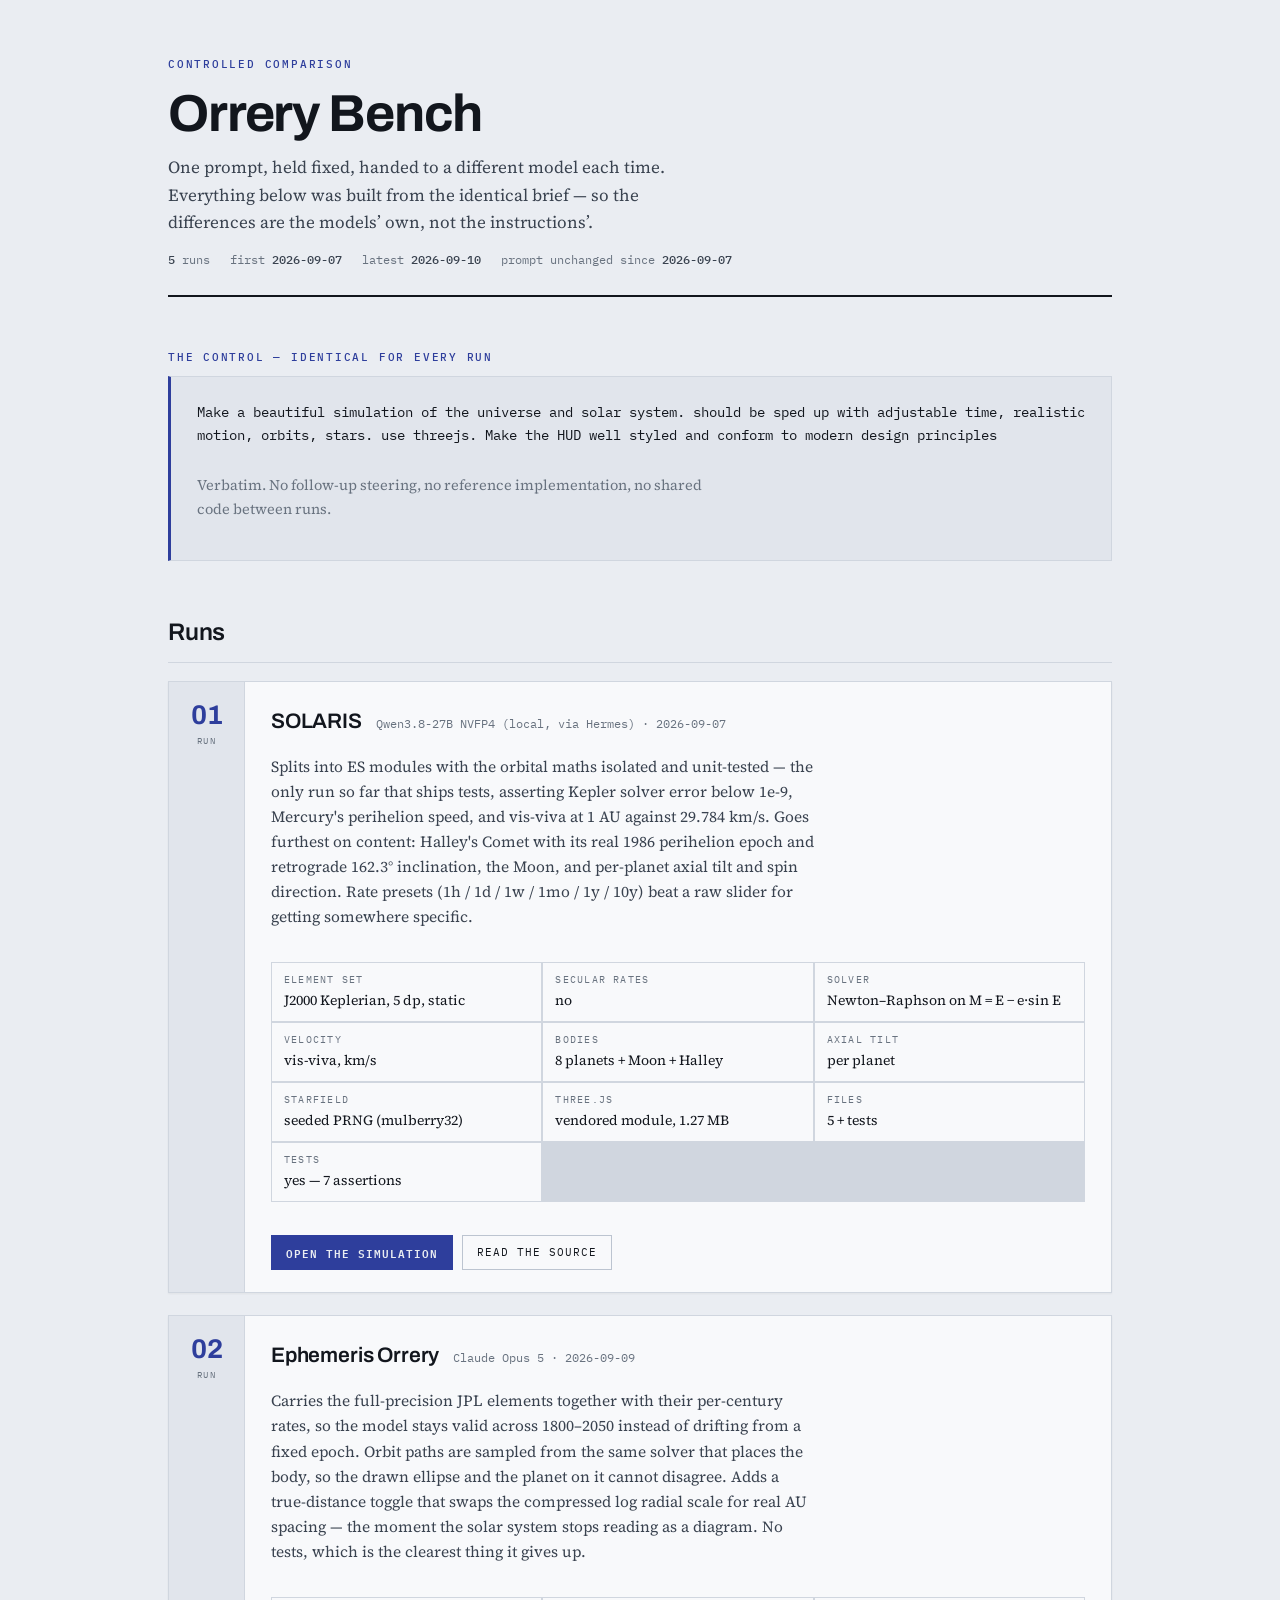
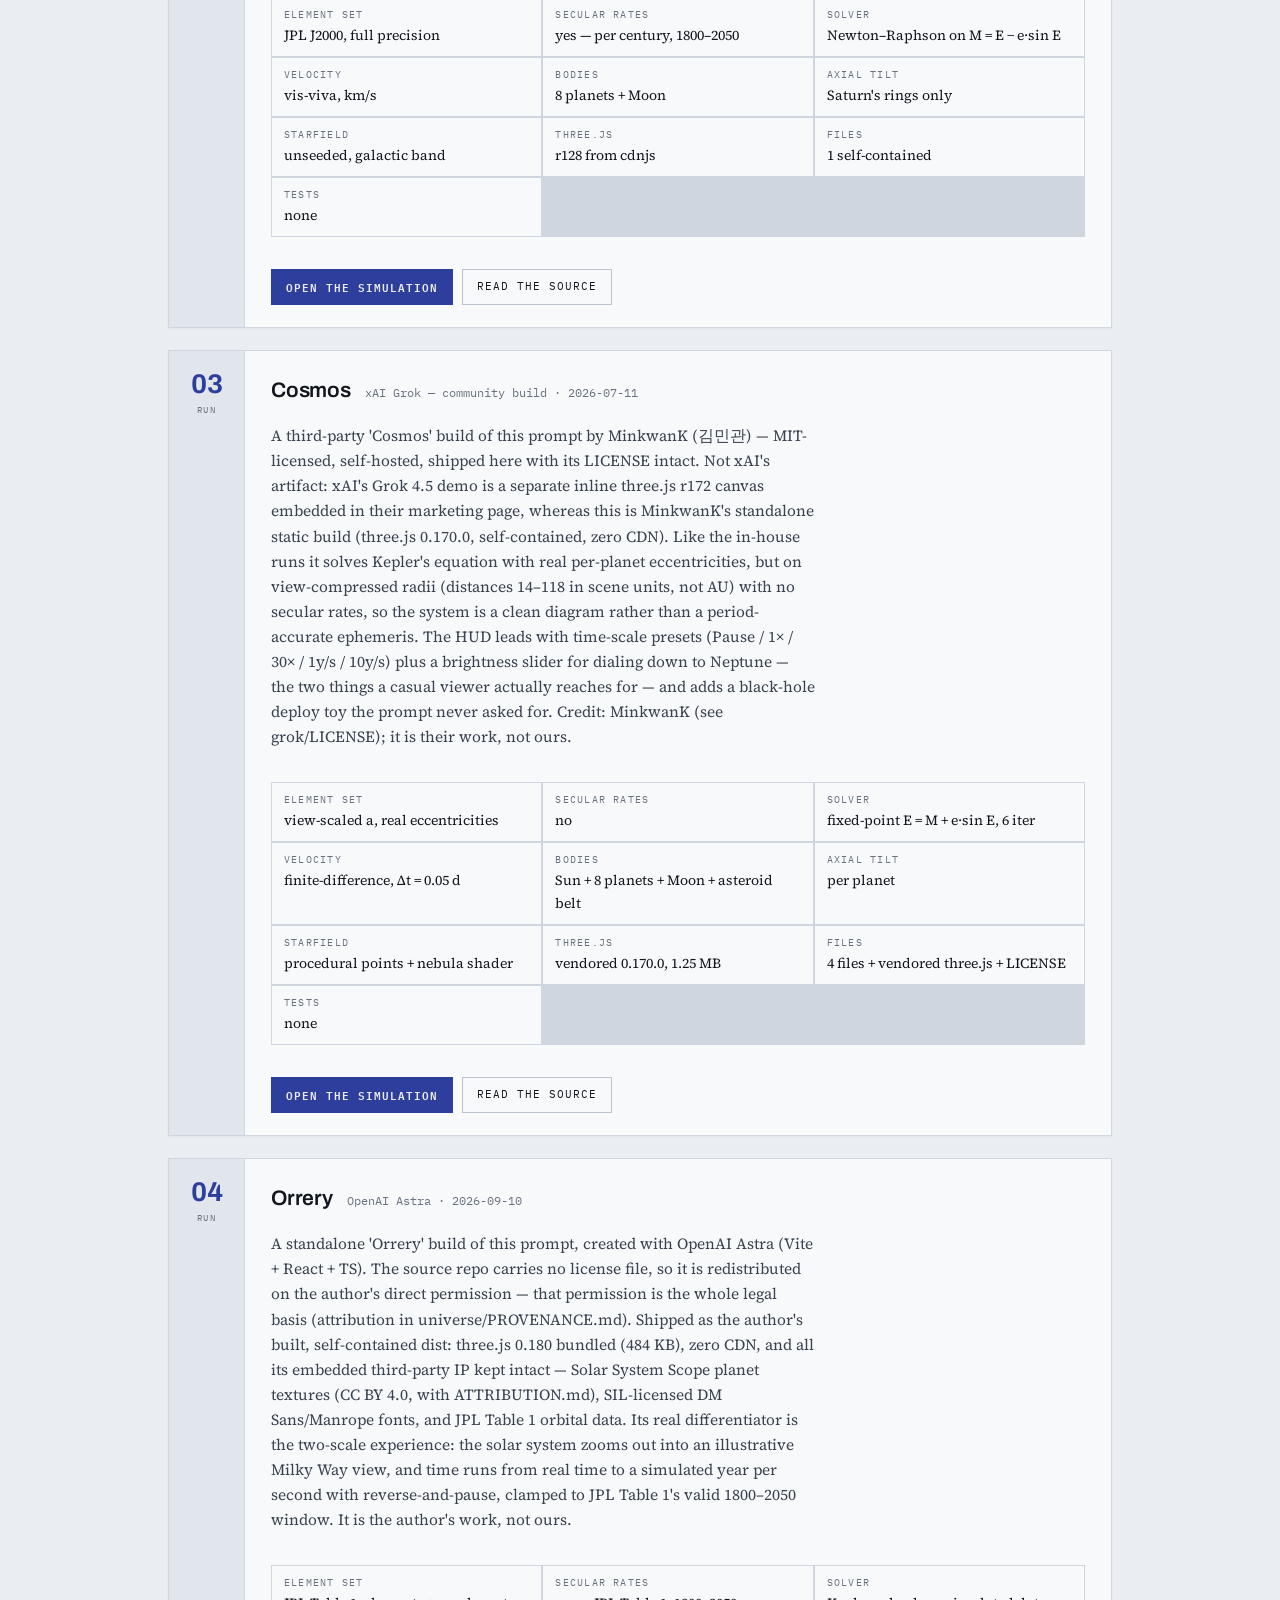
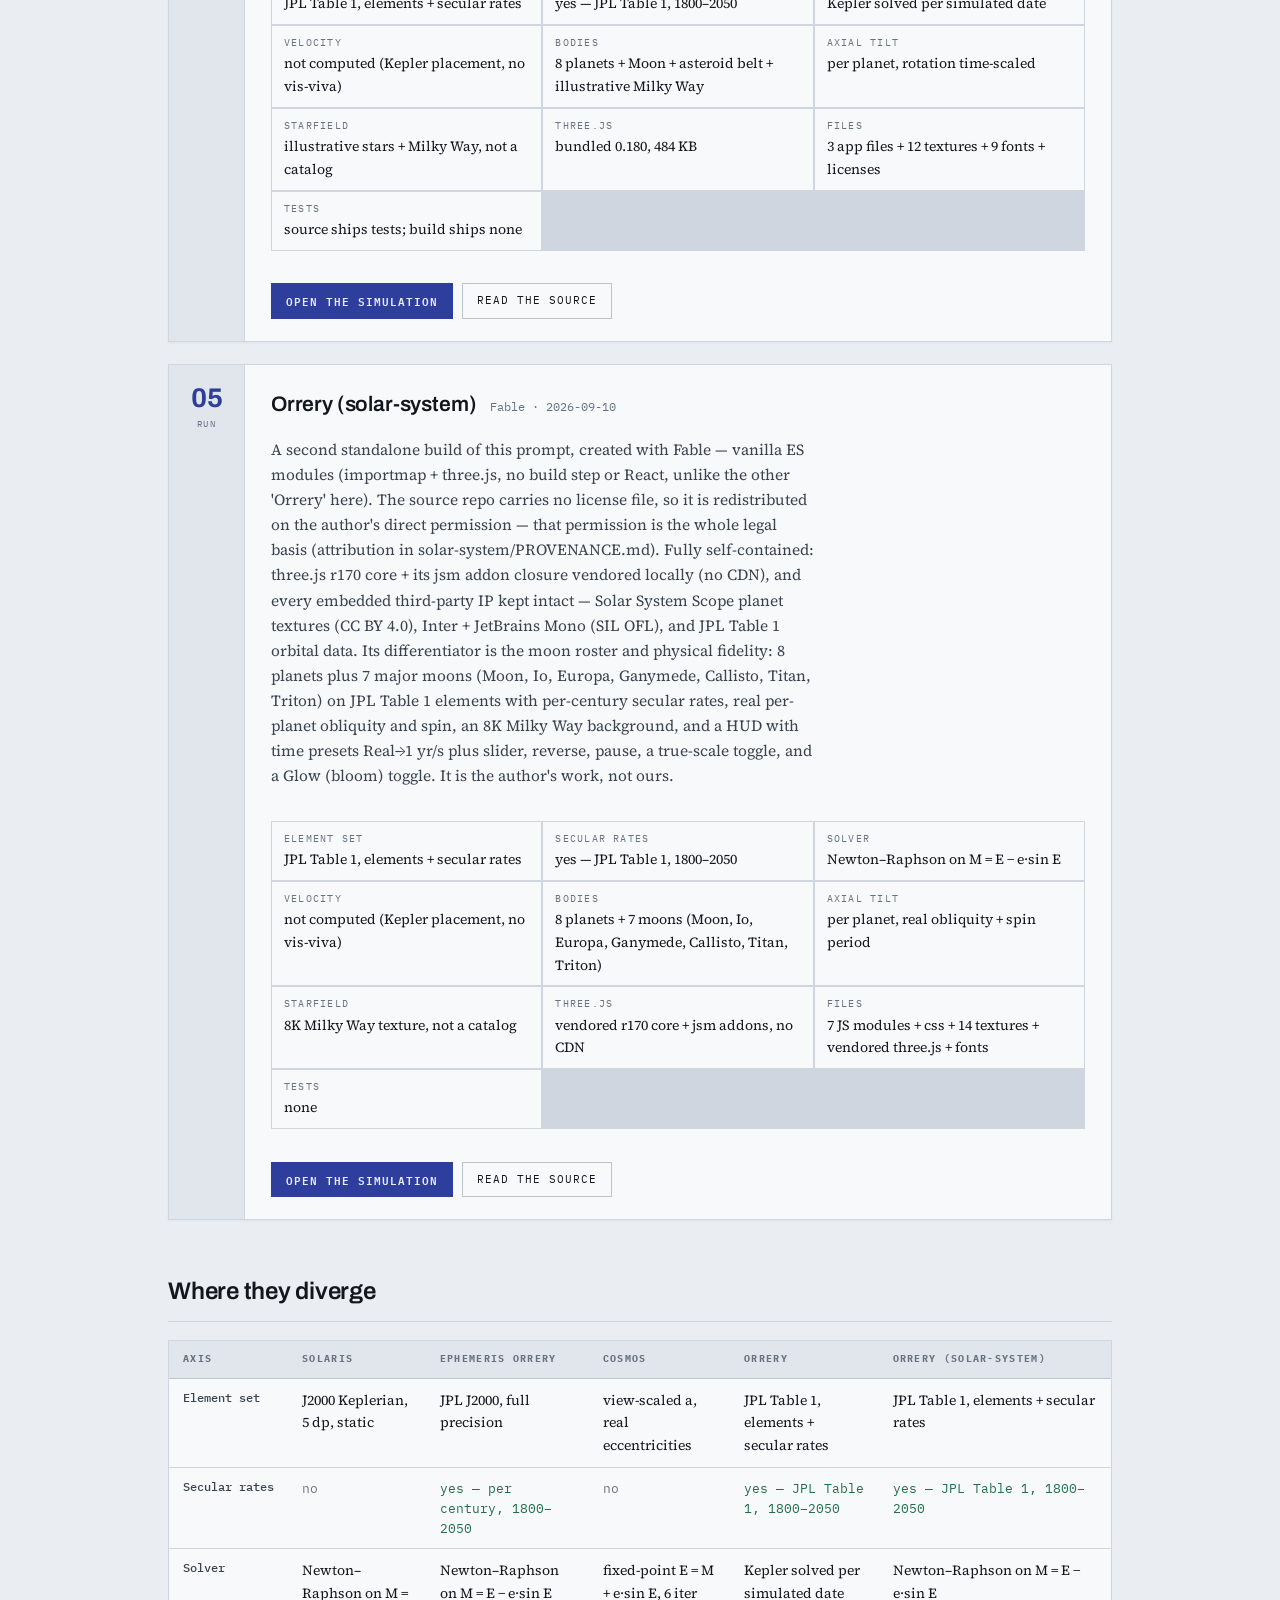
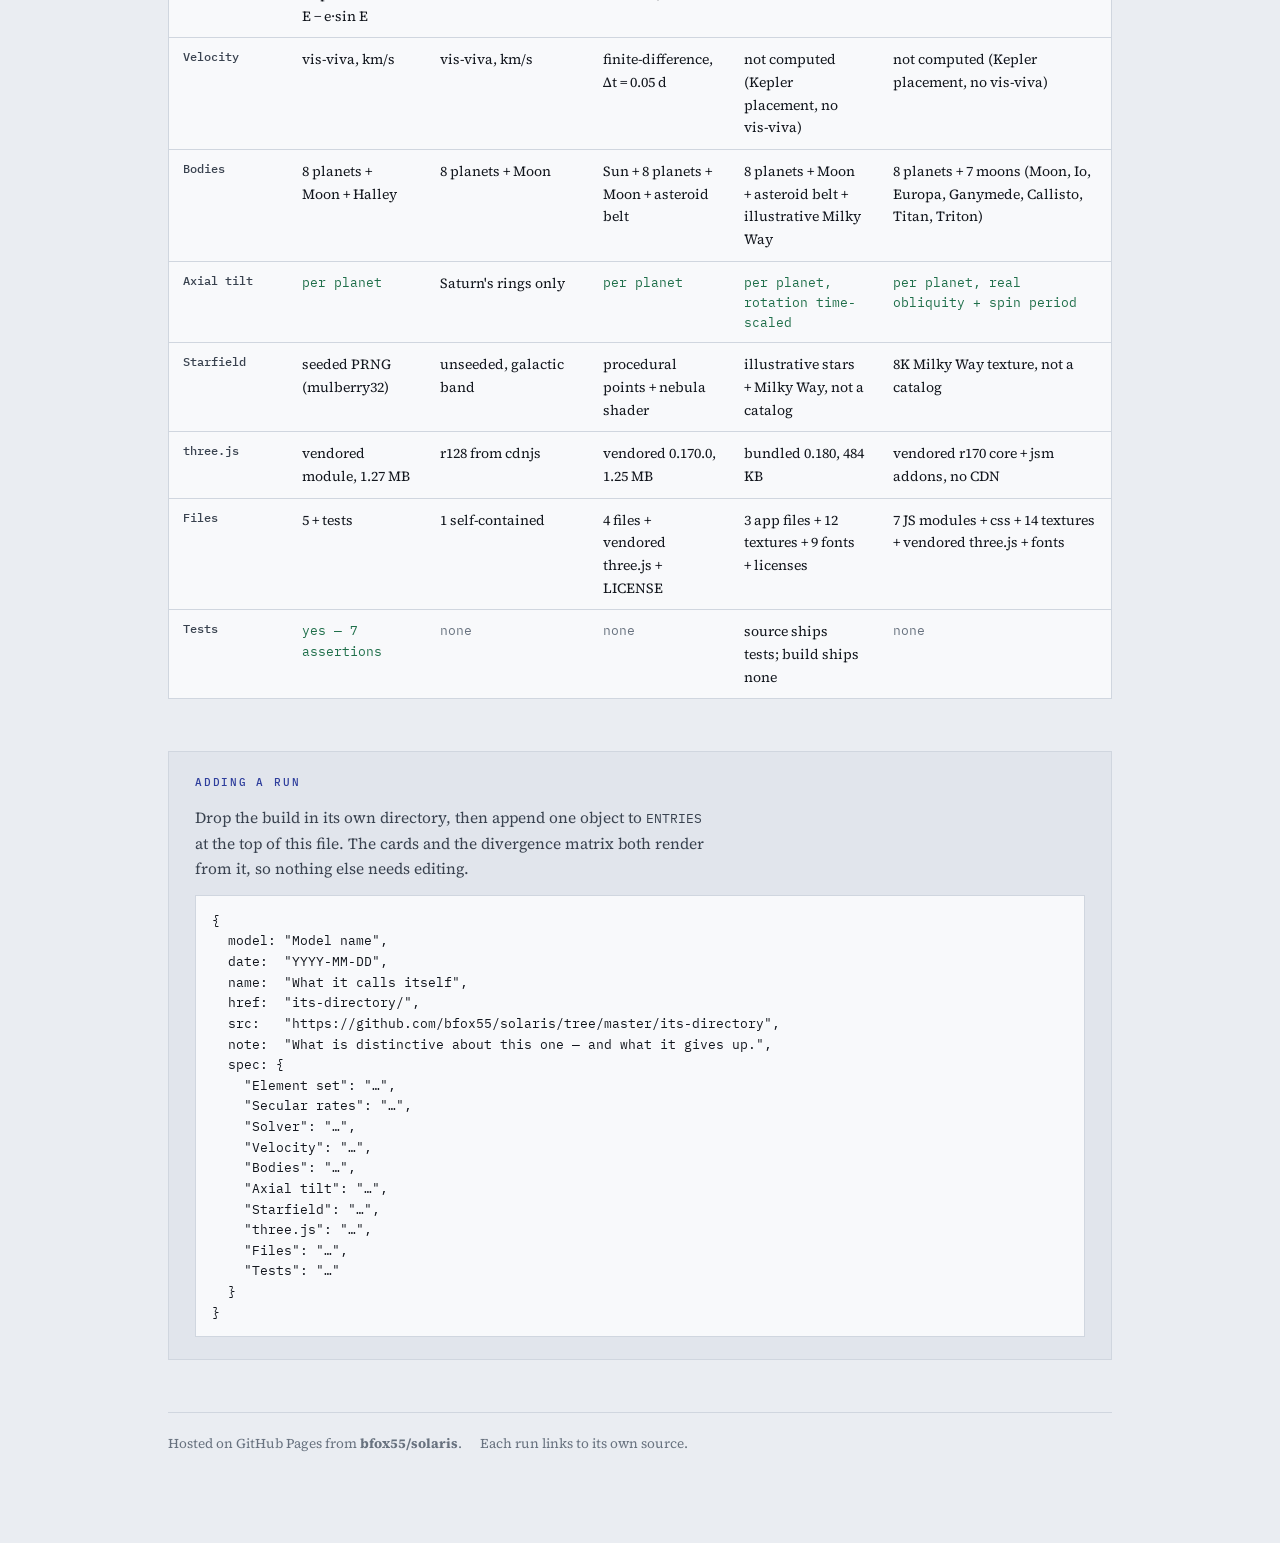
==== index.html @ 940f39af "Scrub author name from published bench page (runs 04/05) Remove 'Daniel Burla' from the model labels" ====
<!doctype html>
<html lang="en">
<head>
<meta charset="utf-8">
<meta name="viewport" content="width=device-width,initial-scale=1">
<meta name="description" content="One prompt, held fixed, built by a different model each time. Live builds, source, and where they diverge.">
<title>Orrery Bench</title>
<link rel="preconnect" href="https://fonts.googleapis.com">
<link rel="preconnect" href="https://fonts.gstatic.com" crossorigin>
<link rel="stylesheet" href="https://fonts.googleapis.com/css2?family=Archivo:wght@500;600;700&family=Source+Serif+4:opsz,wght@8..60,400;8..60,600&family=IBM+Plex+Mono:wght@400;500;600&display=swap">

<style>
  :root{
    /* light — cool photographic paper, graphite ink, archival indigo */
    --paper:#EAEDF2;
    --sheet:#F8F9FB;
    --sunk:#E1E5EC;
    --ink:#12161D;
    --ink-2:#39424F;
    --dim:#68727F;
    --rule:#D0D6DF;
    --rule-2:#BCC4D0;
    --accent:#2E3E9C;
    --accent-soft:rgba(46,62,156,.09);
    --good:#1F6F4A;
    --shadow:0 1px 2px rgba(18,22,29,.05);

    --f-disp:"Archivo",system-ui,sans-serif;
    --f-body:"Source Serif 4",Georgia,serif;
    --f-data:"IBM Plex Mono",ui-monospace,monospace;
  }
  @media (prefers-color-scheme:dark){
    :root:not([data-theme="light"]){
      --paper:#0D1016;
      --sheet:#141922;
      --sunk:#0A0D12;
      --ink:#E6EAF1;
      --ink-2:#B4BDCA;
      --dim:#7E8899;
      --rule:#232B37;
      --rule-2:#313A48;
      --accent:#93A4FF;
      --accent-soft:rgba(147,164,255,.11);
      --good:#5FCC97;
      --shadow:0 1px 2px rgba(0,0,0,.4);
    }
  }
  :root[data-theme="dark"]{
    --paper:#0D1016; --sheet:#141922; --sunk:#0A0D12;
    --ink:#E6EAF1; --ink-2:#B4BDCA; --dim:#7E8899;
    --rule:#232B37; --rule-2:#313A48;
    --accent:#93A4FF; --accent-soft:rgba(147,164,255,.11);
    --good:#5FCC97; --shadow:0 1px 2px rgba(0,0,0,.4);
  }

  *{box-sizing:border-box}
  body{
    margin:0; background:var(--paper); color:var(--ink);
    font-family:var(--f-body); font-size:16.5px; line-height:1.62;
    -webkit-font-smoothing:antialiased;
  }
  .wrap{max-width:1000px; margin:0 auto; padding:56px 28px 88px; display:flex; flex-direction:column; gap:52px}

  .label{
    font-family:var(--f-data); font-size:10.5px; font-weight:500;
    letter-spacing:.17em; text-transform:uppercase; color:var(--accent);
  }
  a{color:var(--accent)}

  /* ---------- masthead ---------- */
  header{display:flex; flex-direction:column; gap:14px; border-bottom:2px solid var(--ink); padding-bottom:26px}
  header h1{
    font-family:var(--f-disp); font-weight:700; font-size:clamp(34px,6vw,52px);
    line-height:1.02; letter-spacing:-.022em; margin:0; text-wrap:balance;
  }
  header p{margin:0; max-width:62ch; color:var(--ink-2); font-size:17px}
  .meta{
    font-family:var(--f-data); font-size:11.5px; color:var(--dim);
    display:flex; flex-wrap:wrap; gap:6px 20px; font-variant-numeric:tabular-nums;
  }
  .meta b{font-weight:500; color:var(--ink-2)}

  /* ---------- the control ---------- */
  .control{
    background:var(--sunk); border:1px solid var(--rule);
    border-left:3px solid var(--accent); padding:24px 26px;
    display:flex; flex-direction:column; gap:12px;
  }
  .control blockquote{
    margin:0; font-family:var(--f-data); font-size:13.5px; line-height:1.72;
    color:var(--ink); white-space:pre-wrap;
  }
  .control .note{font-size:14.5px; color:var(--dim); max-width:64ch}

  /* ---------- entries ---------- */
  section h2{
    font-family:var(--f-disp); font-weight:600; font-size:24px; letter-spacing:-.01em;
    margin:0 0 18px; padding-bottom:10px; border-bottom:1px solid var(--rule);
  }
  .runs{display:flex; flex-direction:column; gap:22px}
  .run{
    background:var(--sheet); border:1px solid var(--rule); box-shadow:var(--shadow);
    display:grid; grid-template-columns:76px 1fr; align-items:stretch;
  }
  .plate{
    background:var(--sunk); border-right:1px solid var(--rule);
    display:flex; flex-direction:column; align-items:center; justify-content:flex-start;
    padding:20px 0; gap:5px;
  }
  .plate .n{font-family:var(--f-disp); font-weight:700; font-size:27px; line-height:1; color:var(--accent); font-variant-numeric:tabular-nums}
  .plate .r{font-family:var(--f-data); font-size:9px; letter-spacing:.15em; color:var(--dim); text-transform:uppercase}
  .runbody{padding:22px 26px; display:flex; flex-direction:column; gap:16px; min-width:0}
  .runhead{display:flex; flex-wrap:wrap; align-items:baseline; gap:8px 14px}
  .runhead h3{font-family:var(--f-disp); font-weight:600; font-size:21px; margin:0; letter-spacing:-.008em}
  .runhead .when{font-family:var(--f-data); font-size:11.5px; color:var(--dim)}
  .runbody p{margin:0; max-width:68ch; color:var(--ink-2); font-size:15.5px}

  .specs{
    display:grid; grid-template-columns:repeat(auto-fit,minmax(215px,1fr));
    gap:2px; background:var(--rule); border:1px solid var(--rule);
  }
  .spec{background:var(--sheet); padding:9px 12px; display:flex; flex-direction:column; gap:2px; min-width:0}
  .spec dt{font-family:var(--f-data); font-size:9.5px; letter-spacing:.13em; text-transform:uppercase; color:var(--dim)}
  .spec dd{margin:0; font-size:14px; color:var(--ink); overflow-wrap:anywhere}

  .links{display:flex; flex-wrap:wrap; gap:9px}
  .lnk{
    font-family:var(--f-data); font-size:11px; letter-spacing:.09em; text-transform:uppercase;
    text-decoration:none; padding:8px 14px; border:1px solid var(--rule-2); color:var(--ink);
    transition:background .15s,border-color .15s;
  }
  .lnk:hover{background:var(--accent-soft); border-color:var(--accent)}
  .lnk--go{background:var(--accent); border-color:var(--accent); color:var(--paper); font-weight:600}
  .lnk--go:hover{background:var(--accent); filter:brightness(1.1)}
  .lnk:focus-visible{outline:2px solid var(--accent); outline-offset:2px}

  /* ---------- matrix ---------- */
  .scroll{overflow-x:auto; border:1px solid var(--rule); background:var(--sheet)}
  table{border-collapse:collapse; width:100%; font-size:14px; min-width:520px}
  th,td{text-align:left; padding:10px 14px; border-bottom:1px solid var(--rule); vertical-align:top}
  thead th{
    font-family:var(--f-data); font-size:10px; letter-spacing:.13em; text-transform:uppercase;
    color:var(--dim); background:var(--sunk); border-bottom:1px solid var(--rule-2); white-space:nowrap;
  }
  tbody th{font-family:var(--f-data); font-size:11.5px; font-weight:500; color:var(--ink-2); white-space:nowrap; width:1%}
  tbody tr:last-child th, tbody tr:last-child td{border-bottom:0}
  td.y{color:var(--good); font-family:var(--f-data); font-size:12.5px}
  td.n{color:var(--dim); font-family:var(--f-data); font-size:12.5px}

  /* ---------- adding ---------- */
  .howto{background:var(--sunk); border:1px solid var(--rule); padding:22px 26px; display:flex; flex-direction:column; gap:14px}
  pre{
    margin:0; overflow-x:auto; background:var(--sheet); border:1px solid var(--rule);
    padding:14px 16px; font-family:var(--f-data); font-size:12.5px; line-height:1.65; color:var(--ink);
  }
  footer{border-top:1px solid var(--rule); padding-top:20px; color:var(--dim); font-size:13.5px; display:flex; flex-wrap:wrap; gap:6px 18px}

  @media (max-width:640px){
    .wrap{padding:36px 18px 60px; gap:38px}
    .run{grid-template-columns:1fr}
    .plate{flex-direction:row; align-items:center; gap:10px; padding:10px 18px; border-right:0; border-bottom:1px solid var(--rule); justify-content:flex-start}
    .runbody{padding:18px}
  }
  @media (prefers-reduced-motion:reduce){ *{transition:none !important} }
</style>
</head>
<body>
<div class="wrap">
  <header>
    <div class="label">Controlled comparison</div>
    <h1>Orrery Bench</h1>
    <p>One prompt, held fixed, handed to a different model each time. Everything below was built from the identical brief — so the differences are the models&rsquo; own, not the instructions&rsquo;.</p>
    <div class="meta" id="meta"></div>
  </header>

  <section>
    <div class="label" style="margin-bottom:10px">The control &mdash; identical for every run</div>
    <div class="control">
      <blockquote id="prompt"></blockquote>
      <p class="note">Verbatim. No follow-up steering, no reference implementation, no shared code between runs.</p>
    </div>
  </section>

  <section>
    <h2>Runs</h2>
    <div class="runs" id="runs"></div>
  </section>

  <section>
    <h2>Where they diverge</h2>
    <div class="scroll"><table id="matrix"></table></div>
  </section>

  <section class="howto">
    <div class="label">Adding a run</div>
    <p style="margin:0; max-width:64ch; color:var(--ink-2); font-size:15.5px">
      Drop the build in its own directory, then append one object to <code style="font-family:var(--f-data);font-size:13px">ENTRIES</code>
      at the top of this file. The cards and the divergence matrix both render from it, so nothing else needs editing.
    </p>
    <pre id="snippet"></pre>
  </section>

  <footer>
    <span>Hosted on GitHub Pages from <b>bfox55/solaris</b>.</span>
    <span>Each run links to its own source.</span>
  </footer>
</div>

<script>
(function(){
  "use strict";

  /* ============================================================
     ADD A RUN HERE. Everything on the page renders from this.
     Keep `spec` keys consistent so the matrix lines up.
     ============================================================ */
  var ENTRIES = [
    {
      model: "Qwen3.8-27B NVFP4 (local, via Hermes)",
      date: "2026-09-07",
      name: "SOLARIS",
      href: "solaris/",
      src: "https://github.com/bfox55/solaris",
      note: "Splits into ES modules with the orbital maths isolated and unit-tested — the only run so far that ships tests, asserting Kepler solver error below 1e-9, Mercury's perihelion speed, and vis-viva at 1 AU against 29.784 km/s. Goes furthest on content: Halley's Comet with its real 1986 perihelion epoch and retrograde 162.3° inclination, the Moon, and per-planet axial tilt and spin direction. Rate presets (1h / 1d / 1w / 1mo / 1y / 10y) beat a raw slider for getting somewhere specific.",
      spec: {
        "Element set": "J2000 Keplerian, 5 dp, static",
        "Secular rates": "no",
        "Solver": "Newton–Raphson on M = E − e·sin E",
        "Velocity": "vis-viva, km/s",
        "Bodies": "8 planets + Moon + Halley",
        "Axial tilt": "per planet",
        "Starfield": "seeded PRNG (mulberry32)",
        "three.js": "vendored module, 1.27 MB",
        "Files": "5 + tests",
        "Tests": "yes — 7 assertions"
      }
    },
    {
      model: "Claude Opus 5",
      date: "2026-09-09",
      name: "Ephemeris Orrery",
      href: "orrery/",
      src: "https://github.com/bfox55/solaris/tree/master/orrery",
      note: "Carries the full-precision JPL elements together with their per-century rates, so the model stays valid across 1800–2050 instead of drifting from a fixed epoch. Orbit paths are sampled from the same solver that places the body, so the drawn ellipse and the planet on it cannot disagree. Adds a true-distance toggle that swaps the compressed log radial scale for real AU spacing — the moment the solar system stops reading as a diagram. No tests, which is the clearest thing it gives up.",
      spec: {
        "Element set": "JPL J2000, full precision",
        "Secular rates": "yes — per century, 1800–2050",
        "Solver": "Newton–Raphson on M = E − e·sin E",
        "Velocity": "vis-viva, km/s",
        "Bodies": "8 planets + Moon",
        "Axial tilt": "Saturn's rings only",
        "Starfield": "unseeded, galactic band",
        "three.js": "r128 from cdnjs",
        "Files": "1 self-contained",
        "Tests": "none"
      }
    },
    {
      model: "xAI Grok — community build",
      date: "2026-07-11",
      name: "Cosmos",
      href: "grok/",
      src: "https://github.com/MinkwanK/grok-solar-system",
      note: "A third-party 'Cosmos' build of this prompt by MinkwanK (김민관) — MIT-licensed, self-hosted, shipped here with its LICENSE intact. Not xAI's artifact: xAI's Grok 4.5 demo is a separate inline three.js r172 canvas embedded in their marketing page, whereas this is MinkwanK's standalone static build (three.js 0.170.0, self-contained, zero CDN). Like the in-house runs it solves Kepler's equation with real per-planet eccentricities, but on view-compressed radii (distances 14–118 in scene units, not AU) with no secular rates, so the system is a clean diagram rather than a period-accurate ephemeris. The HUD leads with time-scale presets (Pause / 1× / 30× / 1y/s / 10y/s) plus a brightness slider for dialing down to Neptune — the two things a casual viewer actually reaches for — and adds a black-hole deploy toy the prompt never asked for. Credit: MinkwanK (see grok/LICENSE); it is their work, not ours.",
      spec: {
        "Element set": "view-scaled a, real eccentricities",
        "Secular rates": "no",
        "Solver": "fixed-point E = M + e·sin E, 6 iter",
        "Velocity": "finite-difference, Δt = 0.05 d",
        "Bodies": "Sun + 8 planets + Moon + asteroid belt",
        "Axial tilt": "per planet",
        "Starfield": "procedural points + nebula shader",
        "three.js": "vendored 0.170.0, 1.25 MB",
        "Files": "4 files + vendored three.js + LICENSE",
        "Tests": "none"
      }
    },
    {
      model: "OpenAI Astra",
      date: "2026-09-10",
      name: "Orrery",
      href: "universe/",
      src: "https://github.com/daniel-burla/universe-simulator",
      note: "A standalone 'Orrery' build of this prompt, created with OpenAI Astra (Vite + React + TS). The source repo carries no license file, so it is redistributed on the author's direct permission — that permission is the whole legal basis (attribution in universe/PROVENANCE.md). Shipped as the author's built, self-contained dist: three.js 0.180 bundled (484 KB), zero CDN, and all its embedded third-party IP kept intact — Solar System Scope planet textures (CC BY 4.0, with ATTRIBUTION.md), SIL-licensed DM Sans/Manrope fonts, and JPL Table 1 orbital data. Its real differentiator is the two-scale experience: the solar system zooms out into an illustrative Milky Way view, and time runs from real time to a simulated year per second with reverse-and-pause, clamped to JPL Table 1's valid 1800–2050 window. It is the author's work, not ours.",
      spec: {
        "Element set": "JPL Table 1, elements + secular rates",
        "Secular rates": "yes — JPL Table 1, 1800–2050",
        "Solver": "Kepler solved per simulated date",
        "Velocity": "not computed (Kepler placement, no vis-viva)",
        "Bodies": "8 planets + Moon + asteroid belt + illustrative Milky Way",
        "Axial tilt": "per planet, rotation time-scaled",
        "Starfield": "illustrative stars + Milky Way, not a catalog",
        "three.js": "bundled 0.180, 484 KB",
        "Files": "3 app files + 12 textures + 9 fonts + licenses",
        "Tests": "source ships tests; build ships none"
      }
    },
    {
      model: "Fable",
      date: "2026-09-10",
      name: "Orrery (solar-system)",
      href: "solar-system/",
      src: "https://github.com/daniel-burla/solar-system",
      note: "A second standalone build of this prompt, created with Fable — vanilla ES modules (importmap + three.js, no build step or React, unlike the other 'Orrery' here). The source repo carries no license file, so it is redistributed on the author's direct permission — that permission is the whole legal basis (attribution in solar-system/PROVENANCE.md). Fully self-contained: three.js r170 core + its jsm addon closure vendored locally (no CDN), and every embedded third-party IP kept intact — Solar System Scope planet textures (CC BY 4.0), Inter + JetBrains Mono (SIL OFL), and JPL Table 1 orbital data. Its differentiator is the moon roster and physical fidelity: 8 planets plus 7 major moons (Moon, Io, Europa, Ganymede, Callisto, Titan, Triton) on JPL Table 1 elements with per-century secular rates, real per-planet obliquity and spin, an 8K Milky Way background, and a HUD with time presets Real→1 yr/s plus slider, reverse, pause, a true-scale toggle, and a Glow (bloom) toggle. It is the author's work, not ours.",
      spec: {
        "Element set": "JPL Table 1, elements + secular rates",
        "Secular rates": "yes — JPL Table 1, 1800–2050",
        "Solver": "Newton–Raphson on M = E − e·sin E",
        "Velocity": "not computed (Kepler placement, no vis-viva)",
        "Bodies": "8 planets + 7 moons (Moon, Io, Europa, Ganymede, Callisto, Titan, Triton)",
        "Axial tilt": "per planet, real obliquity + spin period",
        "Starfield": "8K Milky Way texture, not a catalog",
        "three.js": "vendored r170 core + jsm addons, no CDN",
        "Files": "7 JS modules + css + 14 textures + vendored three.js + fonts",
        "Tests": "none"
      }
    }
  ];

  var PROMPT = "Make a beautiful simulation of the universe and solar system. should be sped up with adjustable time, realistic motion, orbits, stars. use threejs. Make the HUD well styled and conform to modern design principles";

  /* ---------- render ---------- */
  var esc = function(s){ return String(s).replace(/[&<>"]/g, function(c){
    return ({ "&":"&amp;","<":"&lt;",">":"&gt;","\"":"&quot;" })[c]; }); };

  document.getElementById("prompt").textContent = PROMPT;

  document.getElementById("meta").innerHTML =
    "<span><b>" + ENTRIES.length + "</b> runs</span>" +
    "<span>first <b>" + ENTRIES[0].date + "</b></span>" +
    "<span>latest <b>" + ENTRIES[ENTRIES.length-1].date + "</b></span>" +
    "<span>prompt unchanged since <b>" + ENTRIES[0].date + "</b></span>";

  document.getElementById("runs").innerHTML = ENTRIES.map(function(e, i){
    var specs = Object.keys(e.spec).map(function(k){
      return '<div class="spec"><dt>' + esc(k) + '</dt><dd>' + esc(e.spec[k]) + '</dd></div>';
    }).join("");
    return '<article class="run">' +
      '<div class="plate"><span class="n">' + String(i+1).padStart(2,"0") + '</span><span class="r">Run</span></div>' +
      '<div class="runbody">' +
        '<div class="runhead"><h3>' + esc(e.name) + '</h3>' +
          '<span class="when">' + esc(e.model) + ' &middot; ' + esc(e.date) + '</span></div>' +
        '<p>' + esc(e.note) + '</p>' +
        '<dl class="specs">' + specs + '</dl>' +
        '<div class="links">' +
          '<a class="lnk lnk--go" href="' + esc(e.href) + '">Open the simulation</a>' +
          '<a class="lnk" href="' + esc(e.src) + '">Read the source</a>' +
        '</div>' +
      '</div></article>';
  }).join("");

  // matrix: only rows where the runs actually differ
  var keys = Object.keys(ENTRIES[0].spec).filter(function(k){
    var first = ENTRIES[0].spec[k];
    return ENTRIES.some(function(e){ return e.spec[k] !== first; });
  });
  var head = "<thead><tr><th>Axis</th>" + ENTRIES.map(function(e){
    return "<th>" + esc(e.name) + "</th>"; }).join("") + "</tr></thead>";
  var rows = keys.map(function(k){
    return "<tr><th>" + esc(k) + "</th>" + ENTRIES.map(function(e){
      var v = e.spec[k], cls = /^(yes|per planet)/i.test(v) ? "y" : (/^(no|none)$/i.test(v) ? "n" : "");
      return "<td" + (cls ? ' class="'+cls+'"' : "") + ">" + esc(v) + "</td>";
    }).join("") + "</tr>";
  }).join("");
  document.getElementById("matrix").innerHTML = head + "<tbody>" + rows + "</tbody>";

  document.getElementById("snippet").textContent =
    "{\n" +
    '  model: "Model name",\n' +
    '  date:  "YYYY-MM-DD",\n' +
    '  name:  "What it calls itself",\n' +
    '  href:  "its-directory/",\n' +
    '  src:   "https://github.com/bfox55/solaris/tree/master/its-directory",\n' +
    '  note:  "What is distinctive about this one — and what it gives up.",\n' +
    "  spec: {\n" +
    Object.keys(ENTRIES[0].spec).map(function(k){
      return '    "' + k + '": "…"';
    }).join(",\n") + "\n  }\n}";
})();
</script>

</body>
</html>
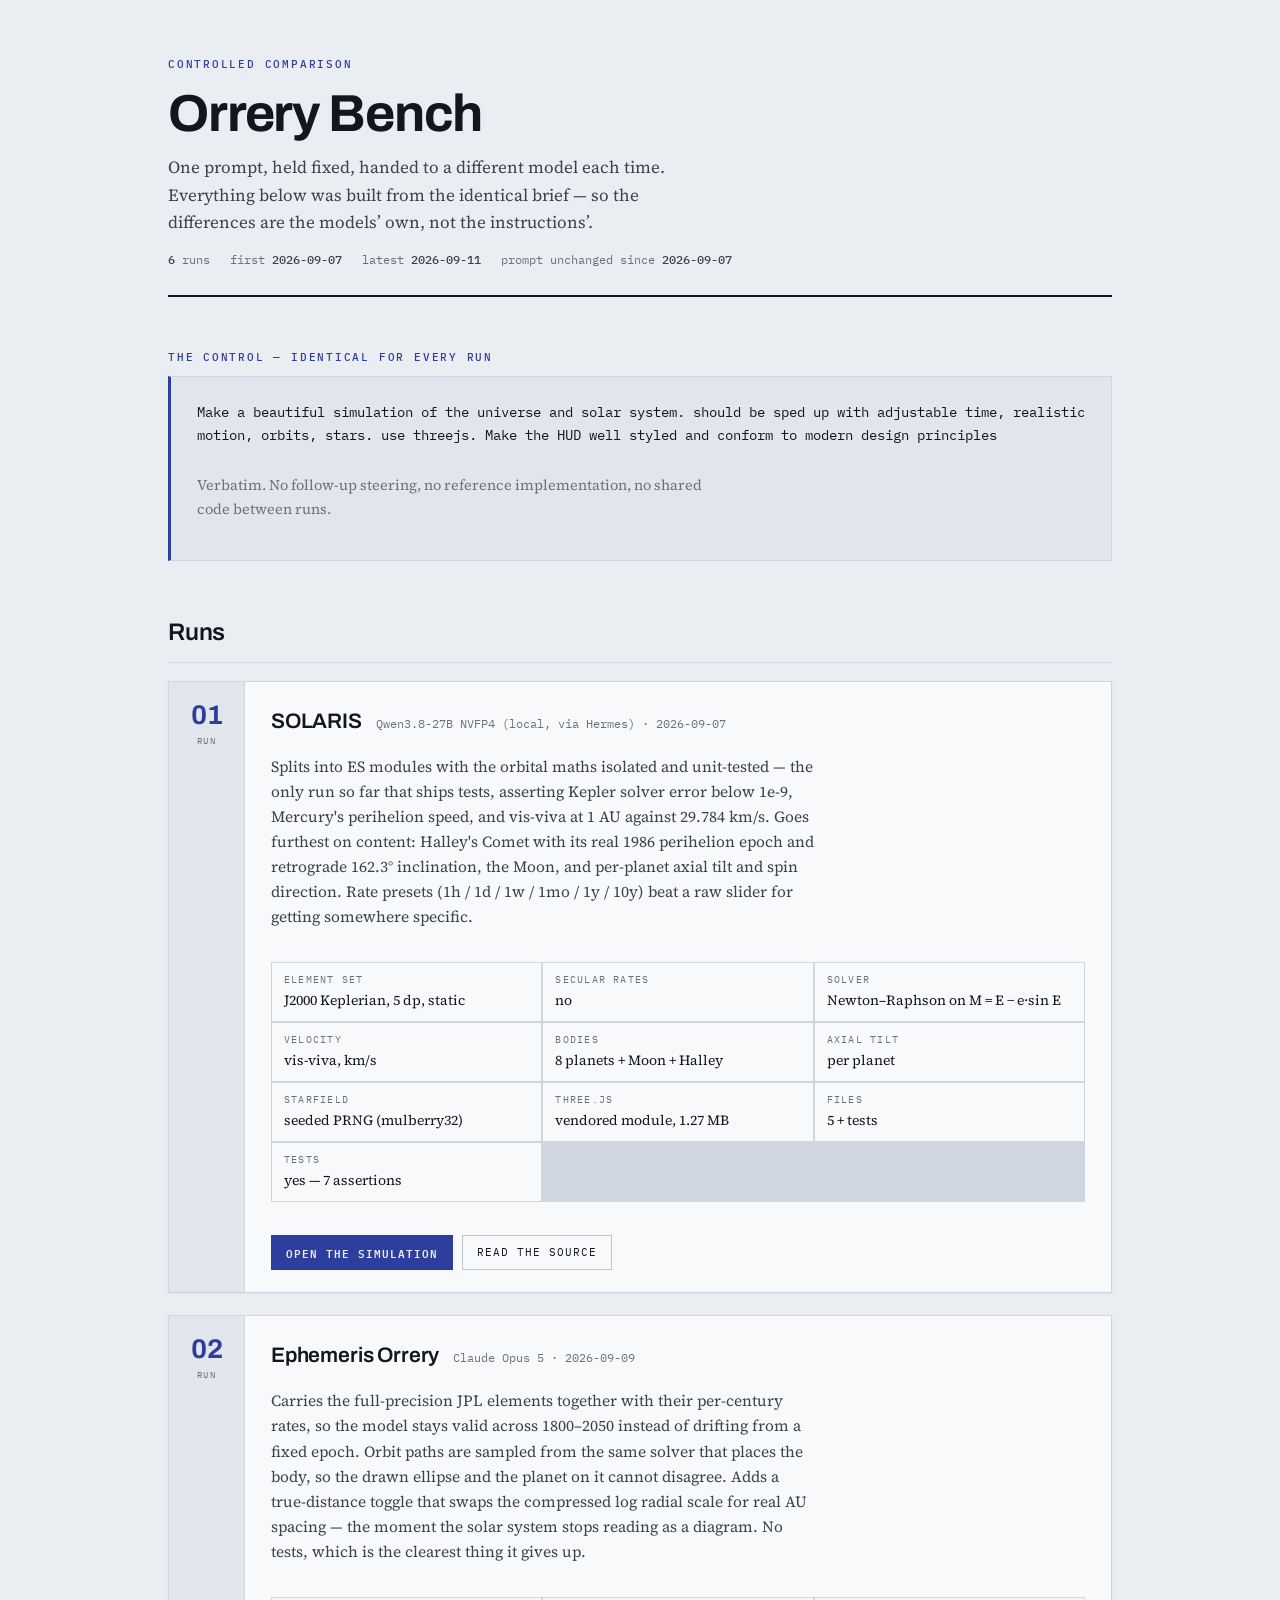
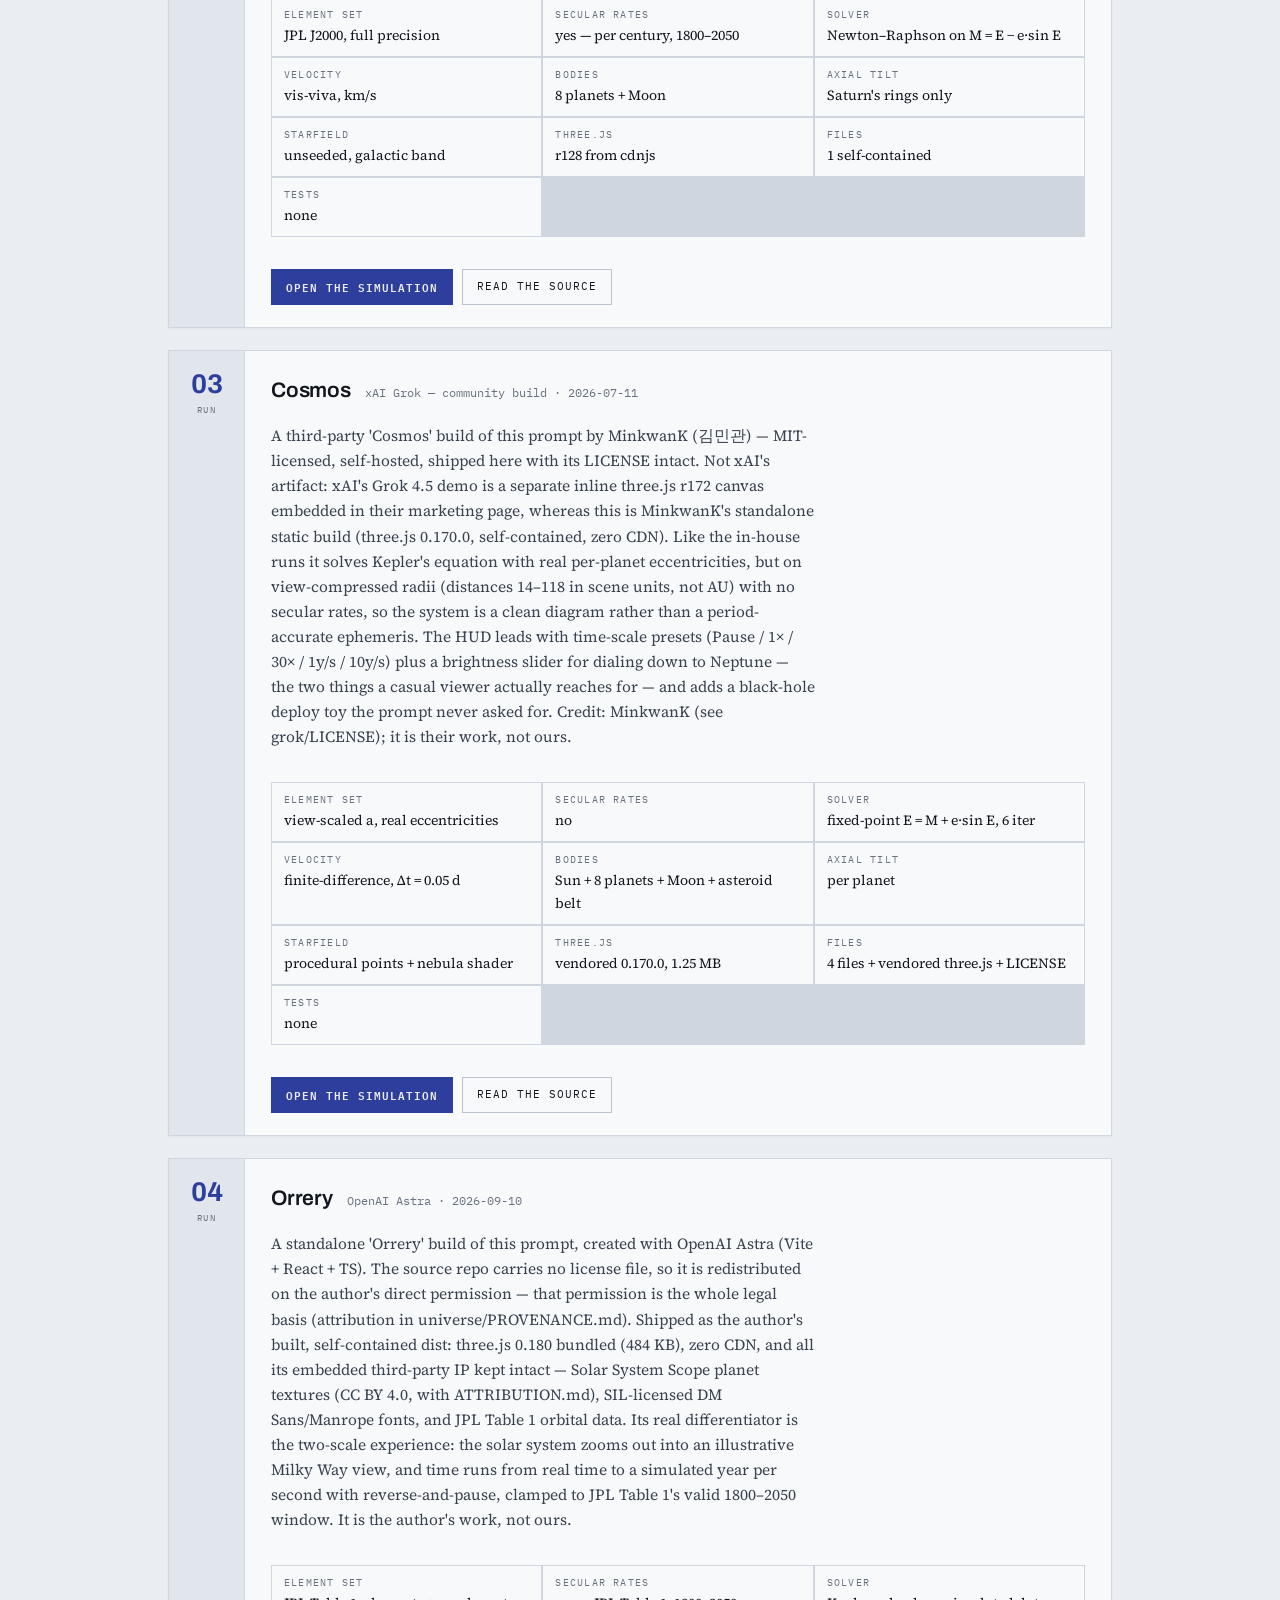
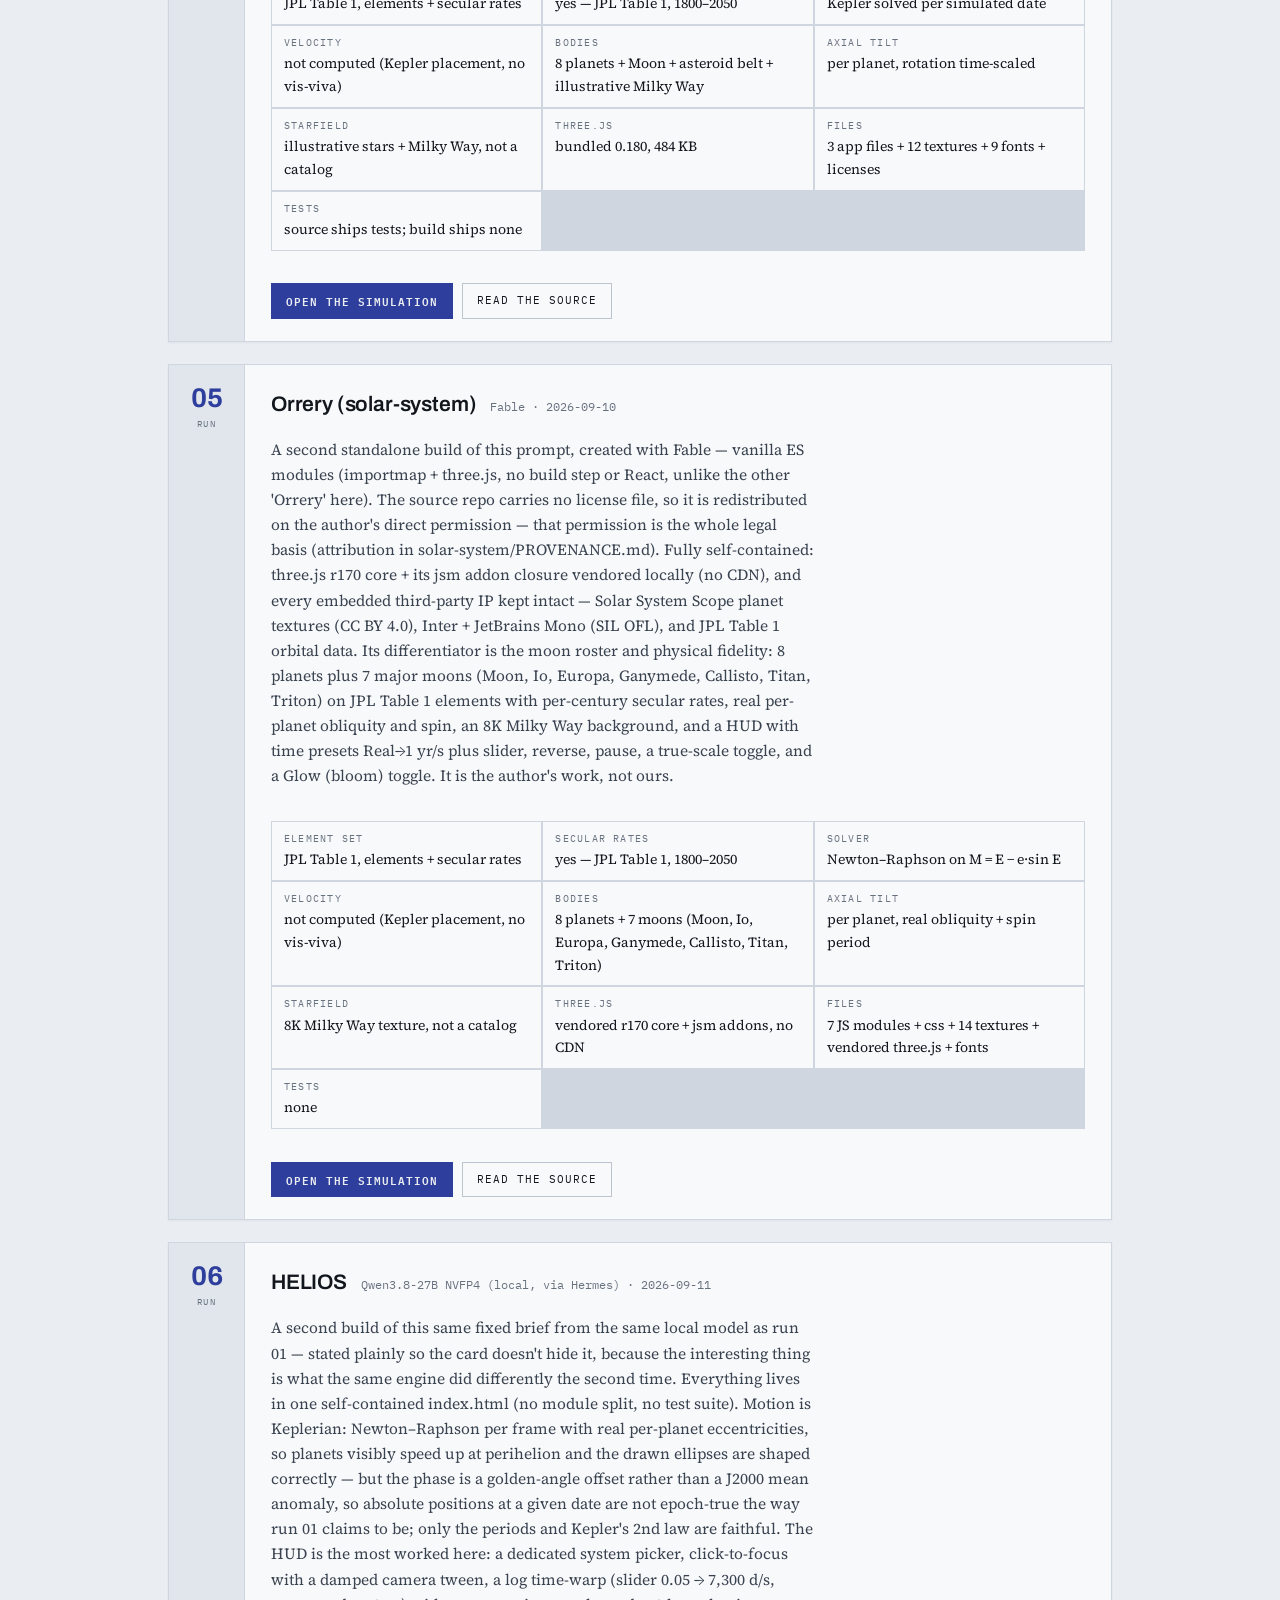
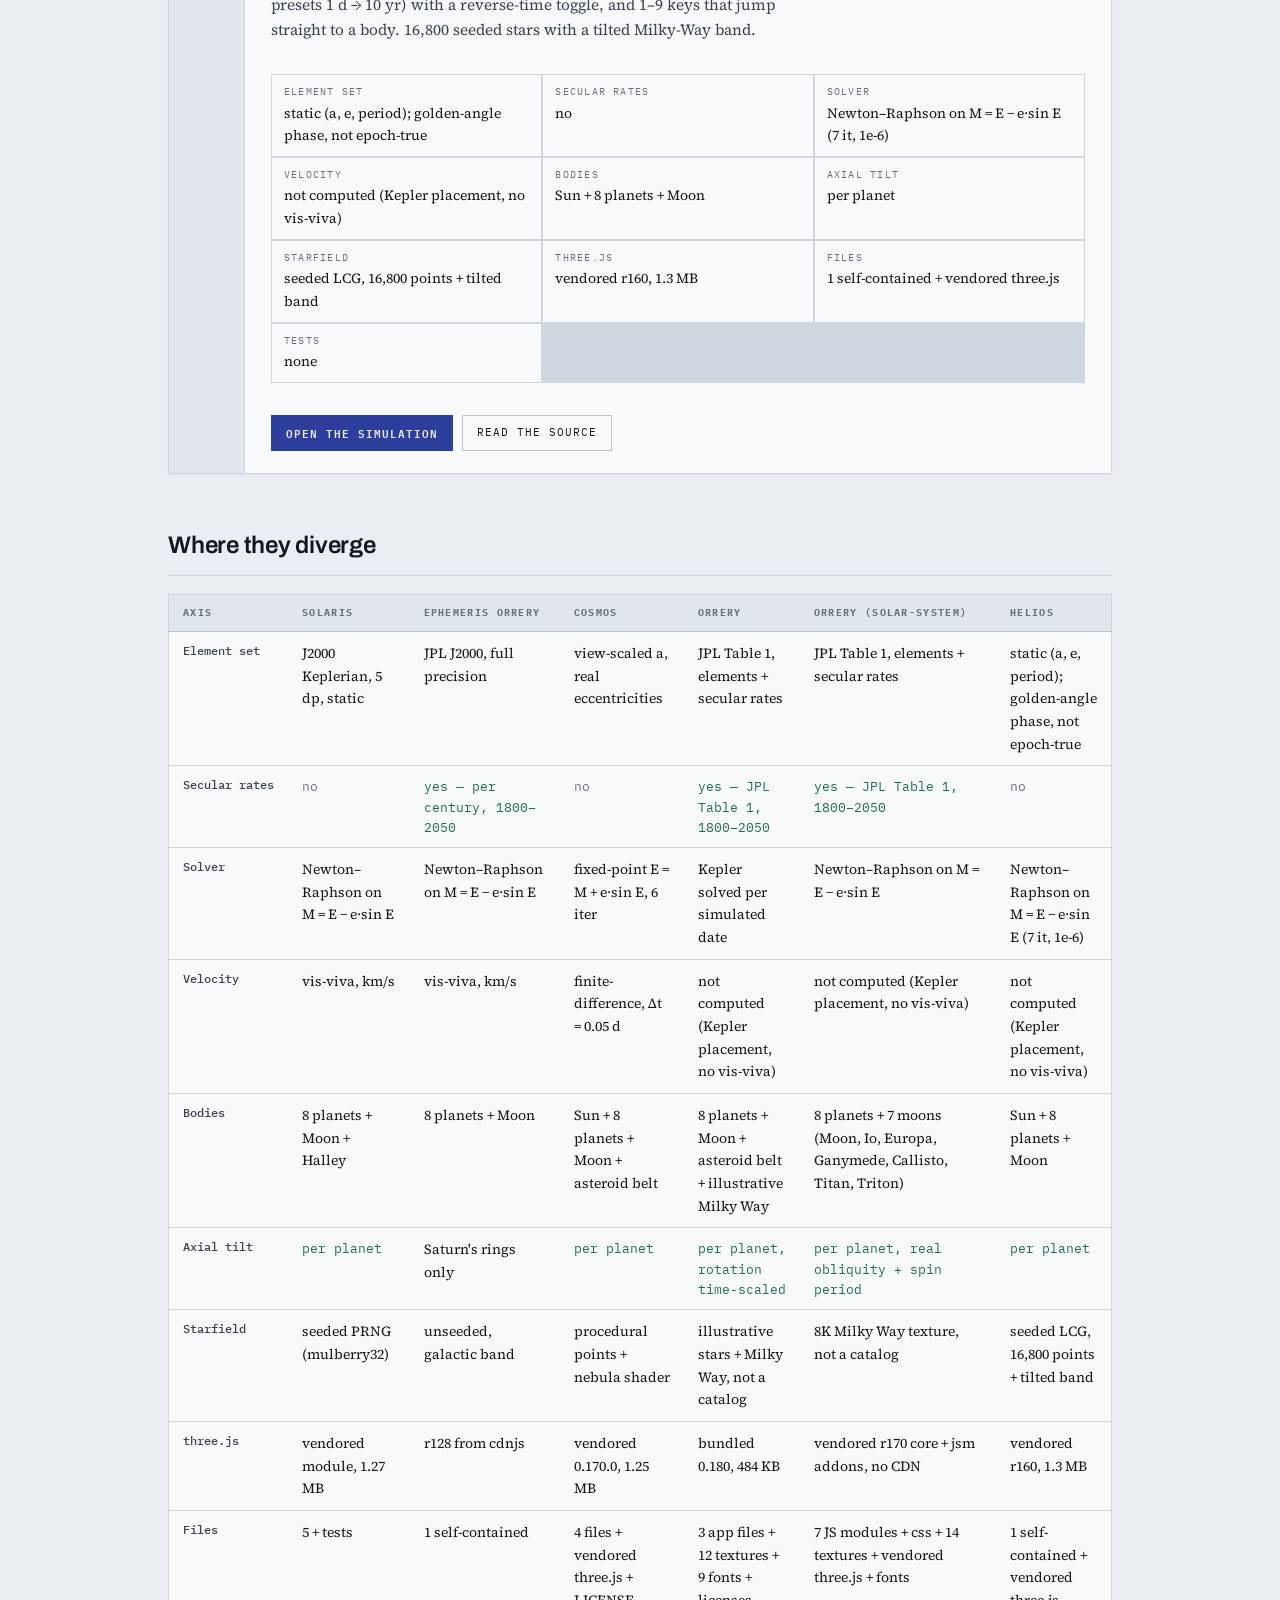
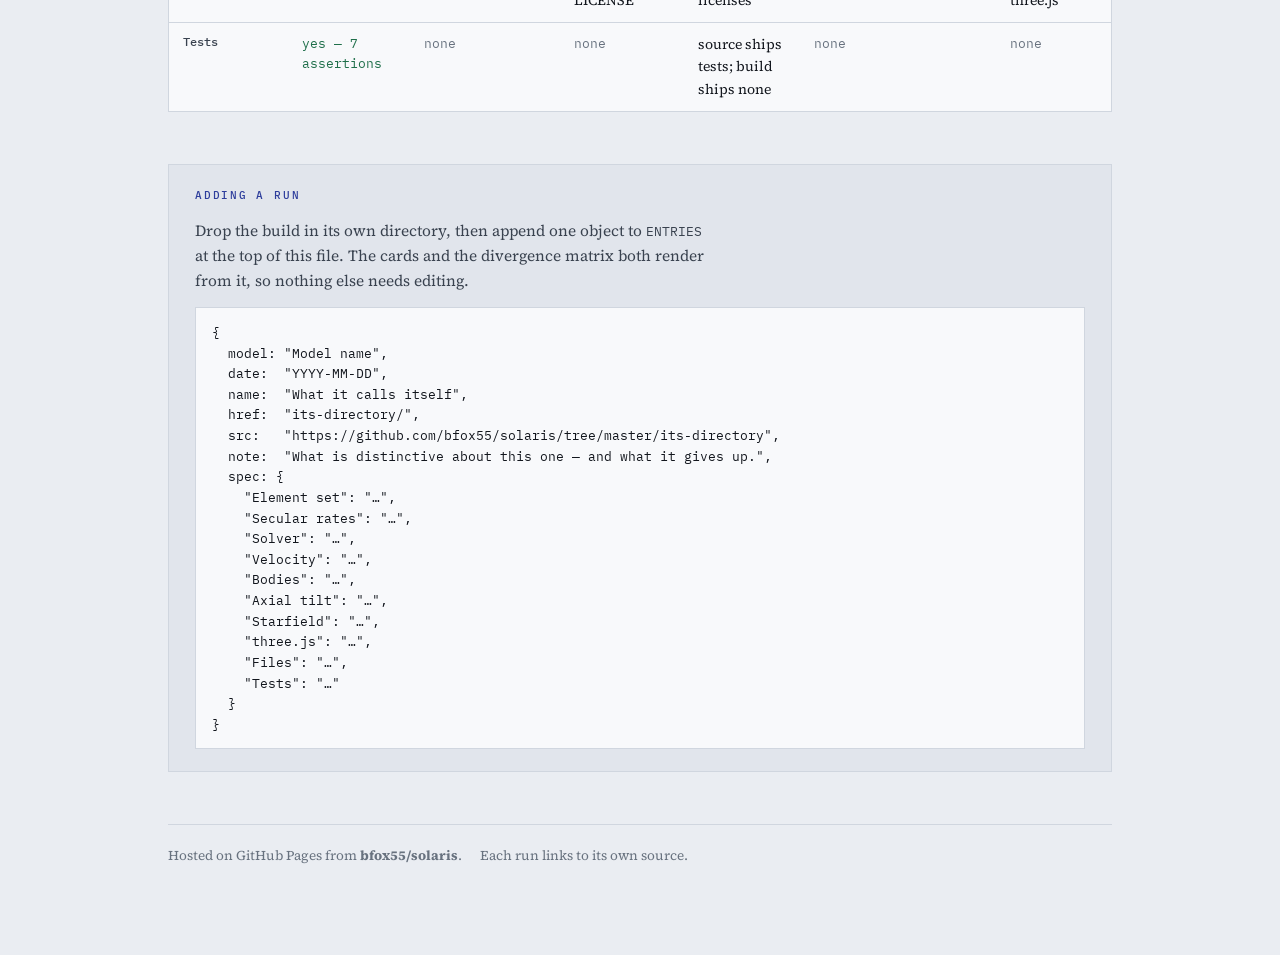
==== commit af2125cc: "Add run 06: HELIOS (second build of the fixed brief, local Qwen3.8 NVFP4) - helios/: single self-con" ====
--- a/index.html
+++ b/index.html
@@ -312,6 +312,26 @@
         "Starfield": "8K Milky Way texture, not a catalog",
         "three.js": "vendored r170 core + jsm addons, no CDN",
         "Files": "7 JS modules + css + 14 textures + vendored three.js + fonts",
+        "Tests": "none"
+      }
+    },
+    {
+      model: "Qwen3.8-27B NVFP4 (local, via Hermes)",
+      date: "2026-09-11",
+      name: "HELIOS",
+      href: "helios/",
+      src: "https://github.com/bfox55/solaris/tree/master/helios",
+      note: "A second build of this same fixed brief from the same local model as run 01 — stated plainly so the card doesn't hide it, because the interesting thing is what the same engine did differently the second time. Everything lives in one self-contained index.html (no module split, no test suite). Motion is Keplerian: Newton–Raphson per frame with real per-planet eccentricities, so planets visibly speed up at perihelion and the drawn ellipses are shaped correctly — but the phase is a golden-angle offset rather than a J2000 mean anomaly, so absolute positions at a given date are not epoch-true the way run 01 claims to be; only the periods and Kepler's 2nd law are faithful. The HUD is the most worked here: a dedicated system picker, click-to-focus with a damped camera tween, a log time-warp (slider 0.05 → 7,300 d/s, presets 1 d → 10 yr) with a reverse-time toggle, and 1–9 keys that jump straight to a body. 16,800 seeded stars with a tilted Milky-Way band.",
+      spec: {
+        "Element set": "static (a, e, period); golden-angle phase, not epoch-true",
+        "Secular rates": "no",
+        "Solver": "Newton–Raphson on M = E − e·sin E (7 it, 1e-6)",
+        "Velocity": "not computed (Kepler placement, no vis-viva)",
+        "Bodies": "Sun + 8 planets + Moon",
+        "Axial tilt": "per planet",
+        "Starfield": "seeded LCG, 16,800 points + tilted band",
+        "three.js": "vendored r160, 1.3 MB",
+        "Files": "1 self-contained + vendored three.js",
         "Tests": "none"
       }
     }
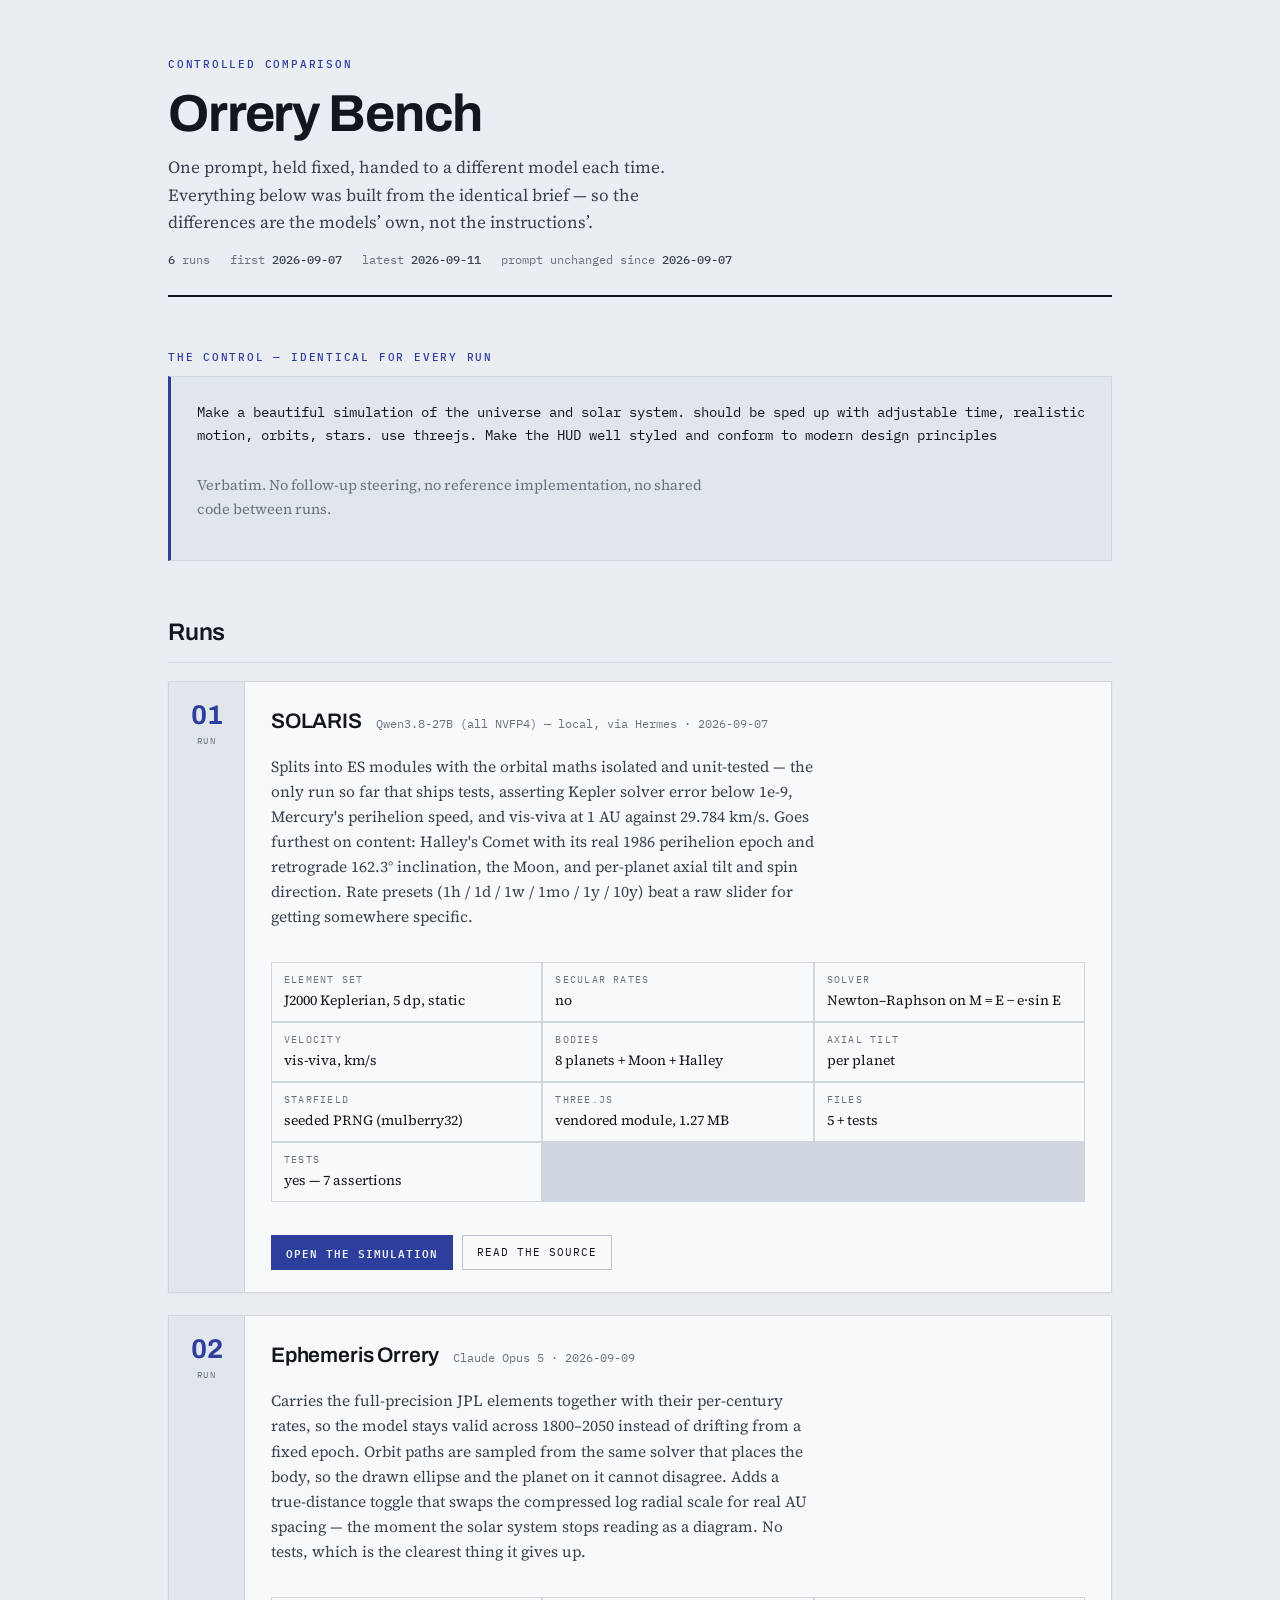
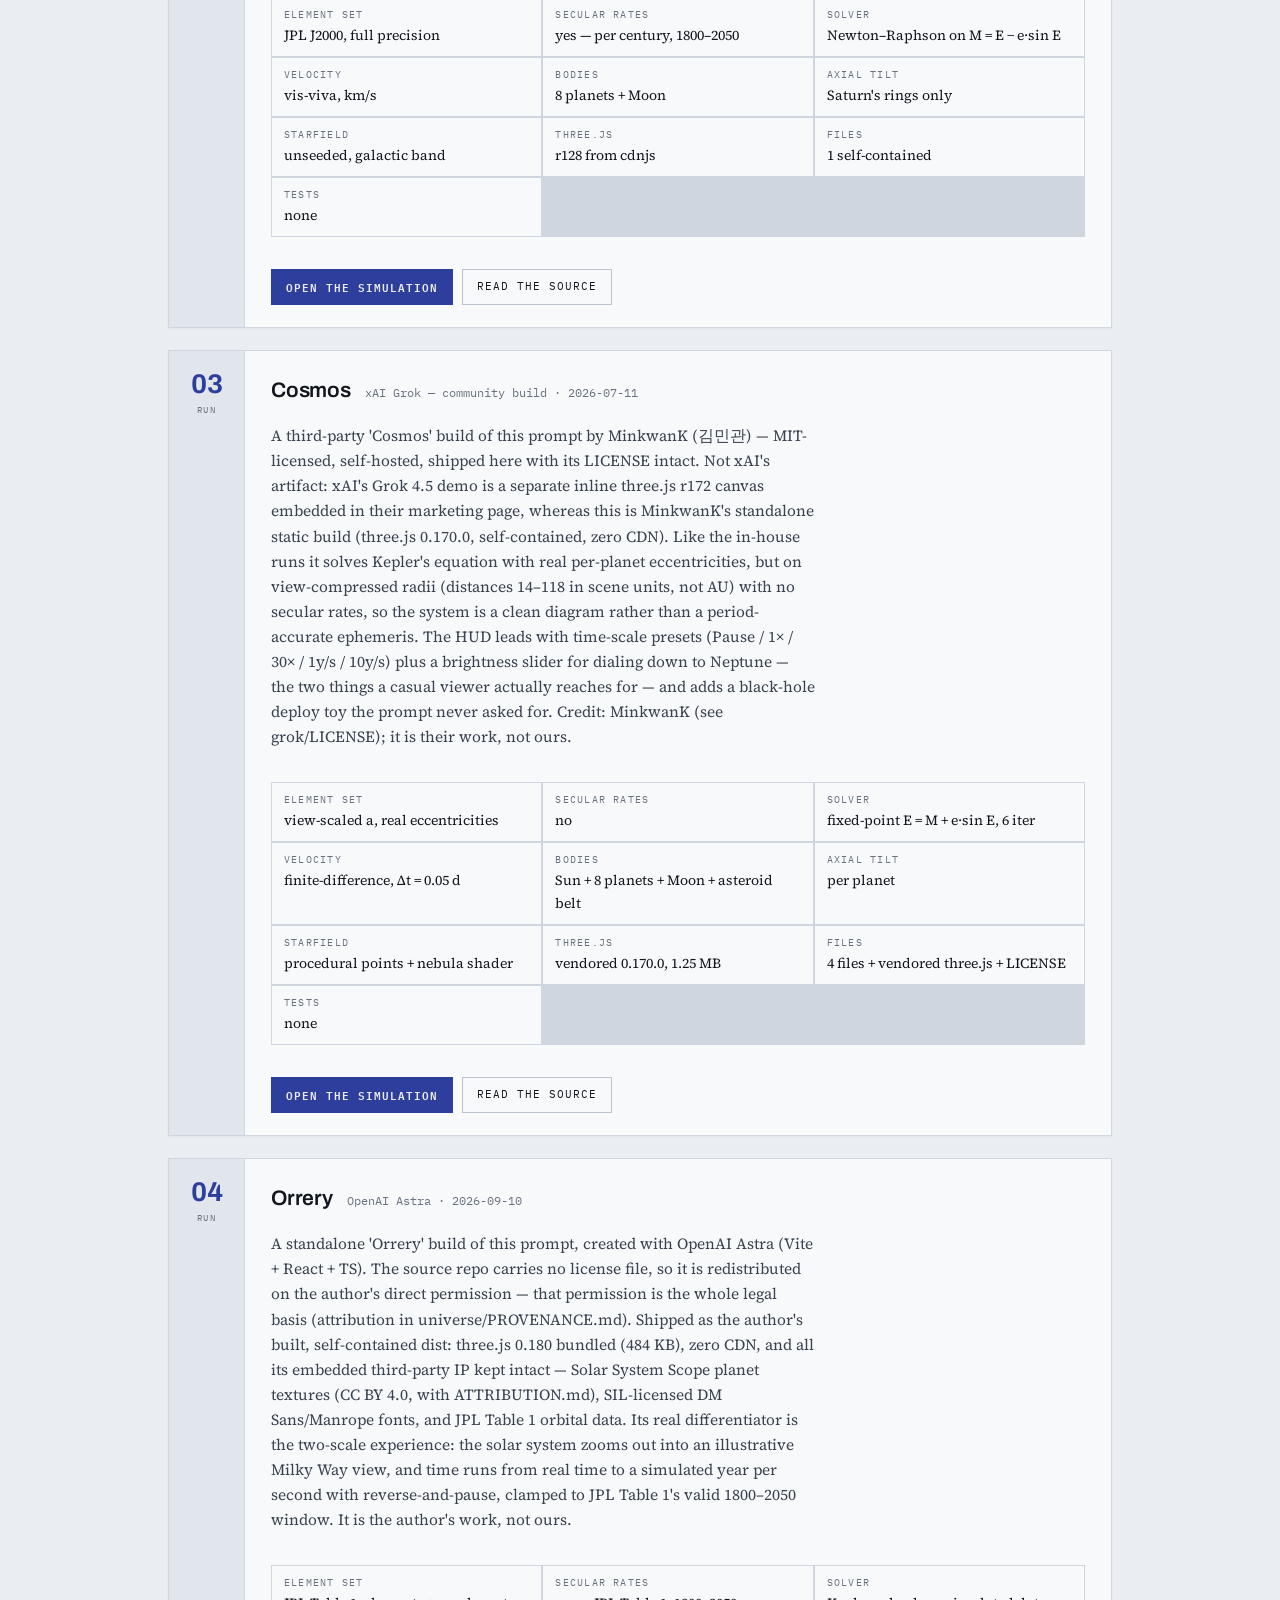
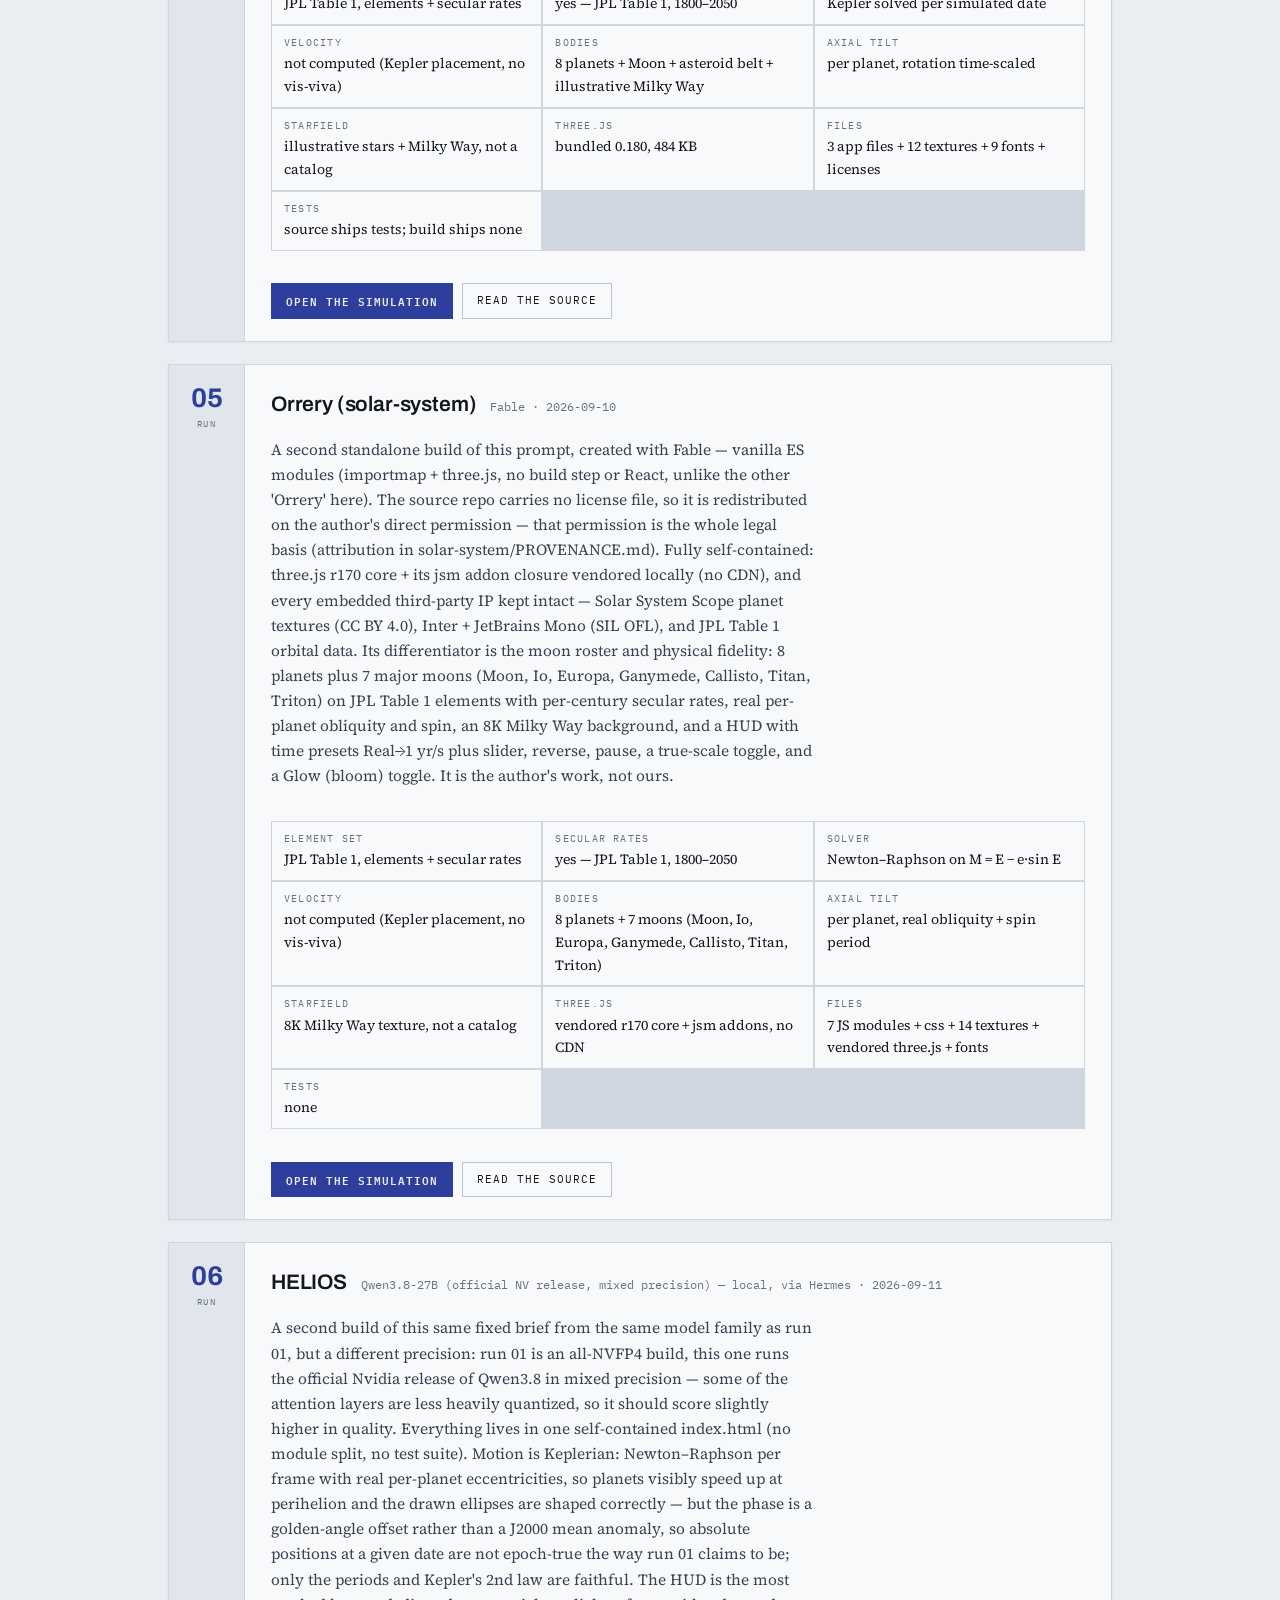
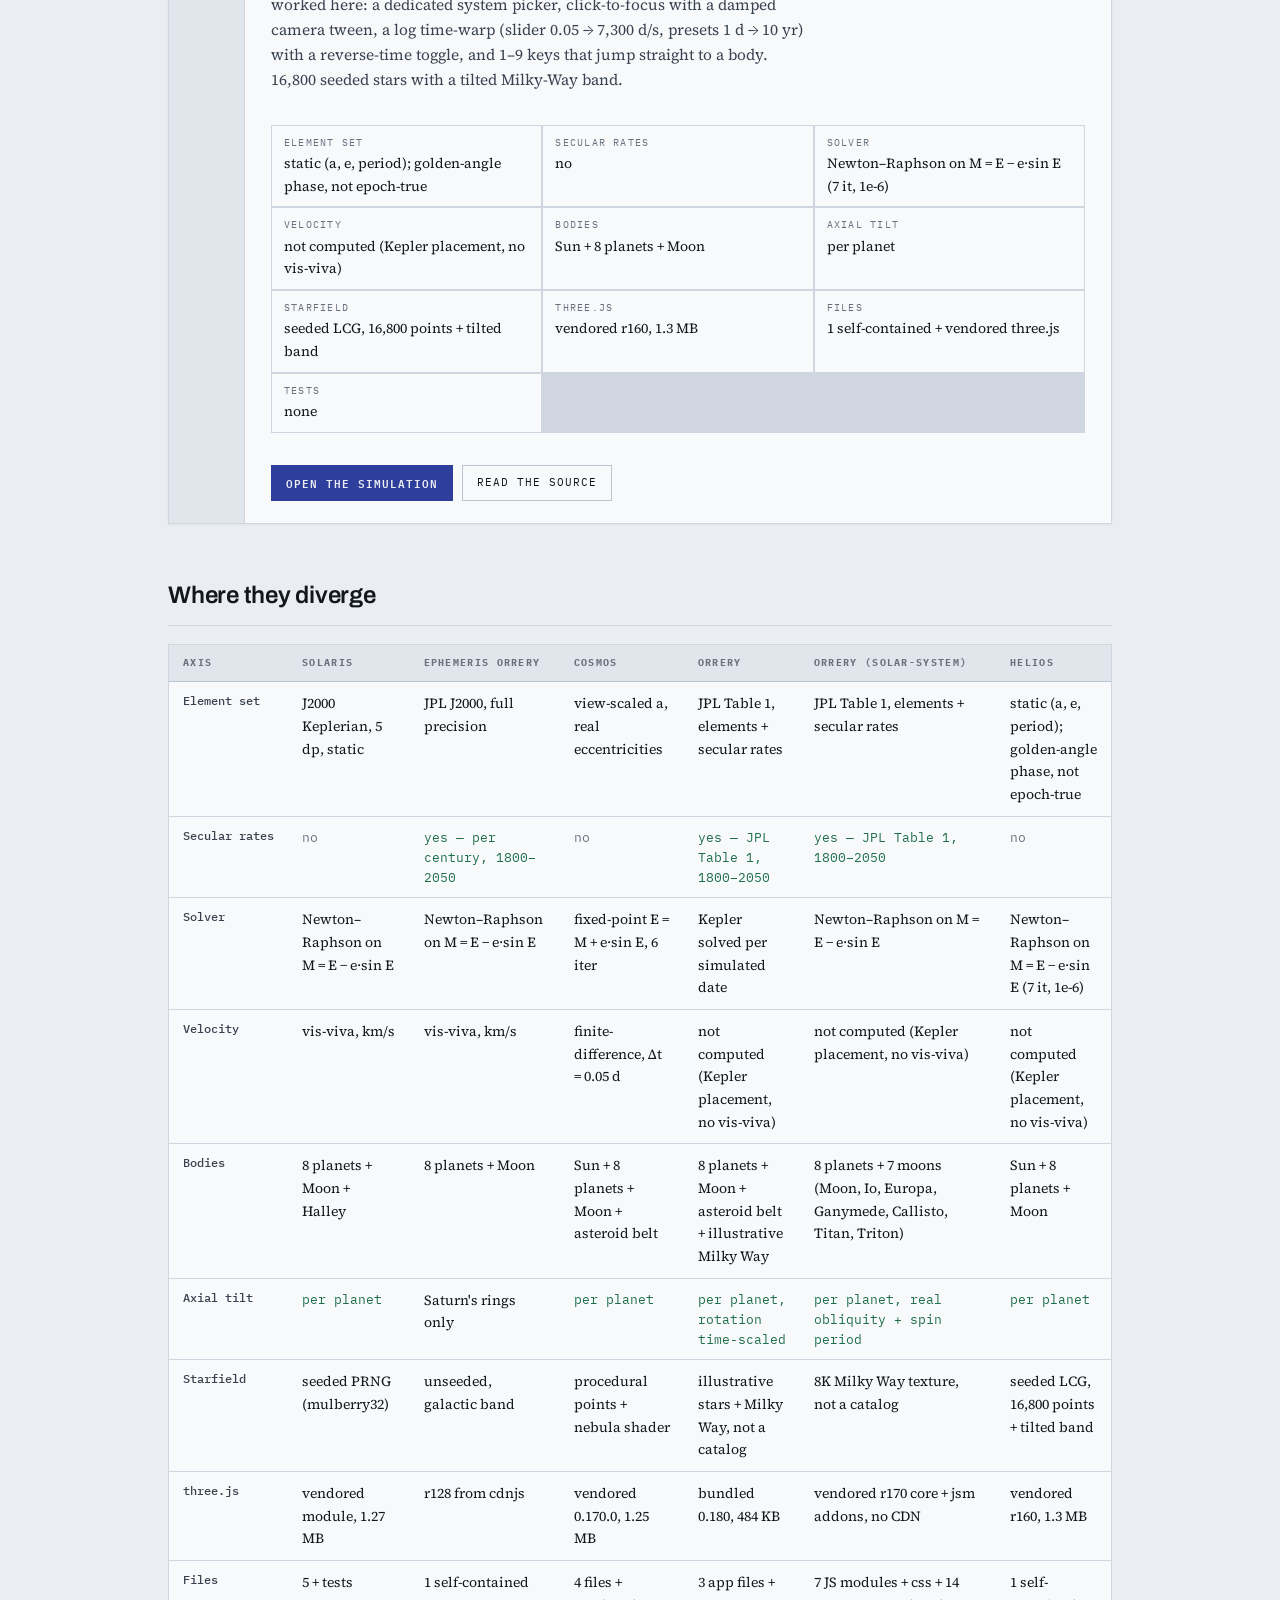
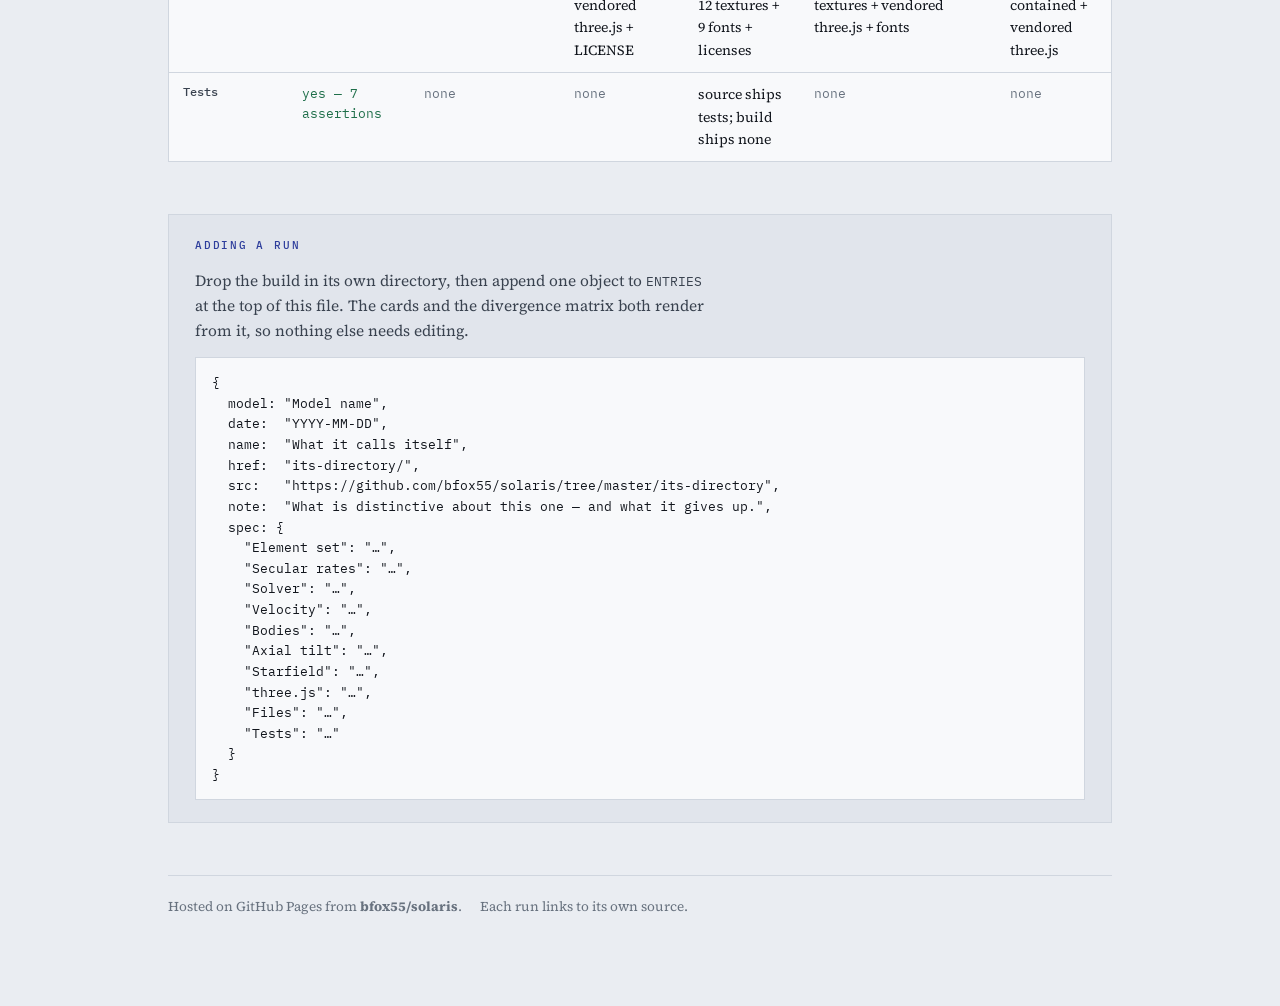
==== commit dd1d66c3: "Run 06 model provenance: official NV Qwen3.8 mixed precision (not all-NVFP4) Run 01 is an all-NVFP4 " ====
--- a/index.html
+++ b/index.html
@@ -216,7 +216,7 @@
      ============================================================ */
   var ENTRIES = [
     {
-      model: "Qwen3.8-27B NVFP4 (local, via Hermes)",
+      model: "Qwen3.8-27B (all NVFP4) — local, via Hermes",
       date: "2026-09-07",
       name: "SOLARIS",
       href: "solaris/",
@@ -316,12 +316,12 @@
       }
     },
     {
-      model: "Qwen3.8-27B NVFP4 (local, via Hermes)",
+      model: "Qwen3.8-27B (official NV release, mixed precision) — local, via Hermes",
       date: "2026-09-11",
       name: "HELIOS",
       href: "helios/",
       src: "https://github.com/bfox55/solaris/tree/master/helios",
-      note: "A second build of this same fixed brief from the same local model as run 01 — stated plainly so the card doesn't hide it, because the interesting thing is what the same engine did differently the second time. Everything lives in one self-contained index.html (no module split, no test suite). Motion is Keplerian: Newton–Raphson per frame with real per-planet eccentricities, so planets visibly speed up at perihelion and the drawn ellipses are shaped correctly — but the phase is a golden-angle offset rather than a J2000 mean anomaly, so absolute positions at a given date are not epoch-true the way run 01 claims to be; only the periods and Kepler's 2nd law are faithful. The HUD is the most worked here: a dedicated system picker, click-to-focus with a damped camera tween, a log time-warp (slider 0.05 → 7,300 d/s, presets 1 d → 10 yr) with a reverse-time toggle, and 1–9 keys that jump straight to a body. 16,800 seeded stars with a tilted Milky-Way band.",
+      note: "A second build of this same fixed brief from the same model family as run 01, but a different precision: run 01 is an all-NVFP4 build, this one runs the official Nvidia release of Qwen3.8 in mixed precision — some of the attention layers are less heavily quantized, so it should score slightly higher in quality. Everything lives in one self-contained index.html (no module split, no test suite). Motion is Keplerian: Newton–Raphson per frame with real per-planet eccentricities, so planets visibly speed up at perihelion and the drawn ellipses are shaped correctly — but the phase is a golden-angle offset rather than a J2000 mean anomaly, so absolute positions at a given date are not epoch-true the way run 01 claims to be; only the periods and Kepler's 2nd law are faithful. The HUD is the most worked here: a dedicated system picker, click-to-focus with a damped camera tween, a log time-warp (slider 0.05 → 7,300 d/s, presets 1 d → 10 yr) with a reverse-time toggle, and 1–9 keys that jump straight to a body. 16,800 seeded stars with a tilted Milky-Way band.",
       spec: {
         "Element set": "static (a, e, period); golden-angle phase, not epoch-true",
         "Secular rates": "no",
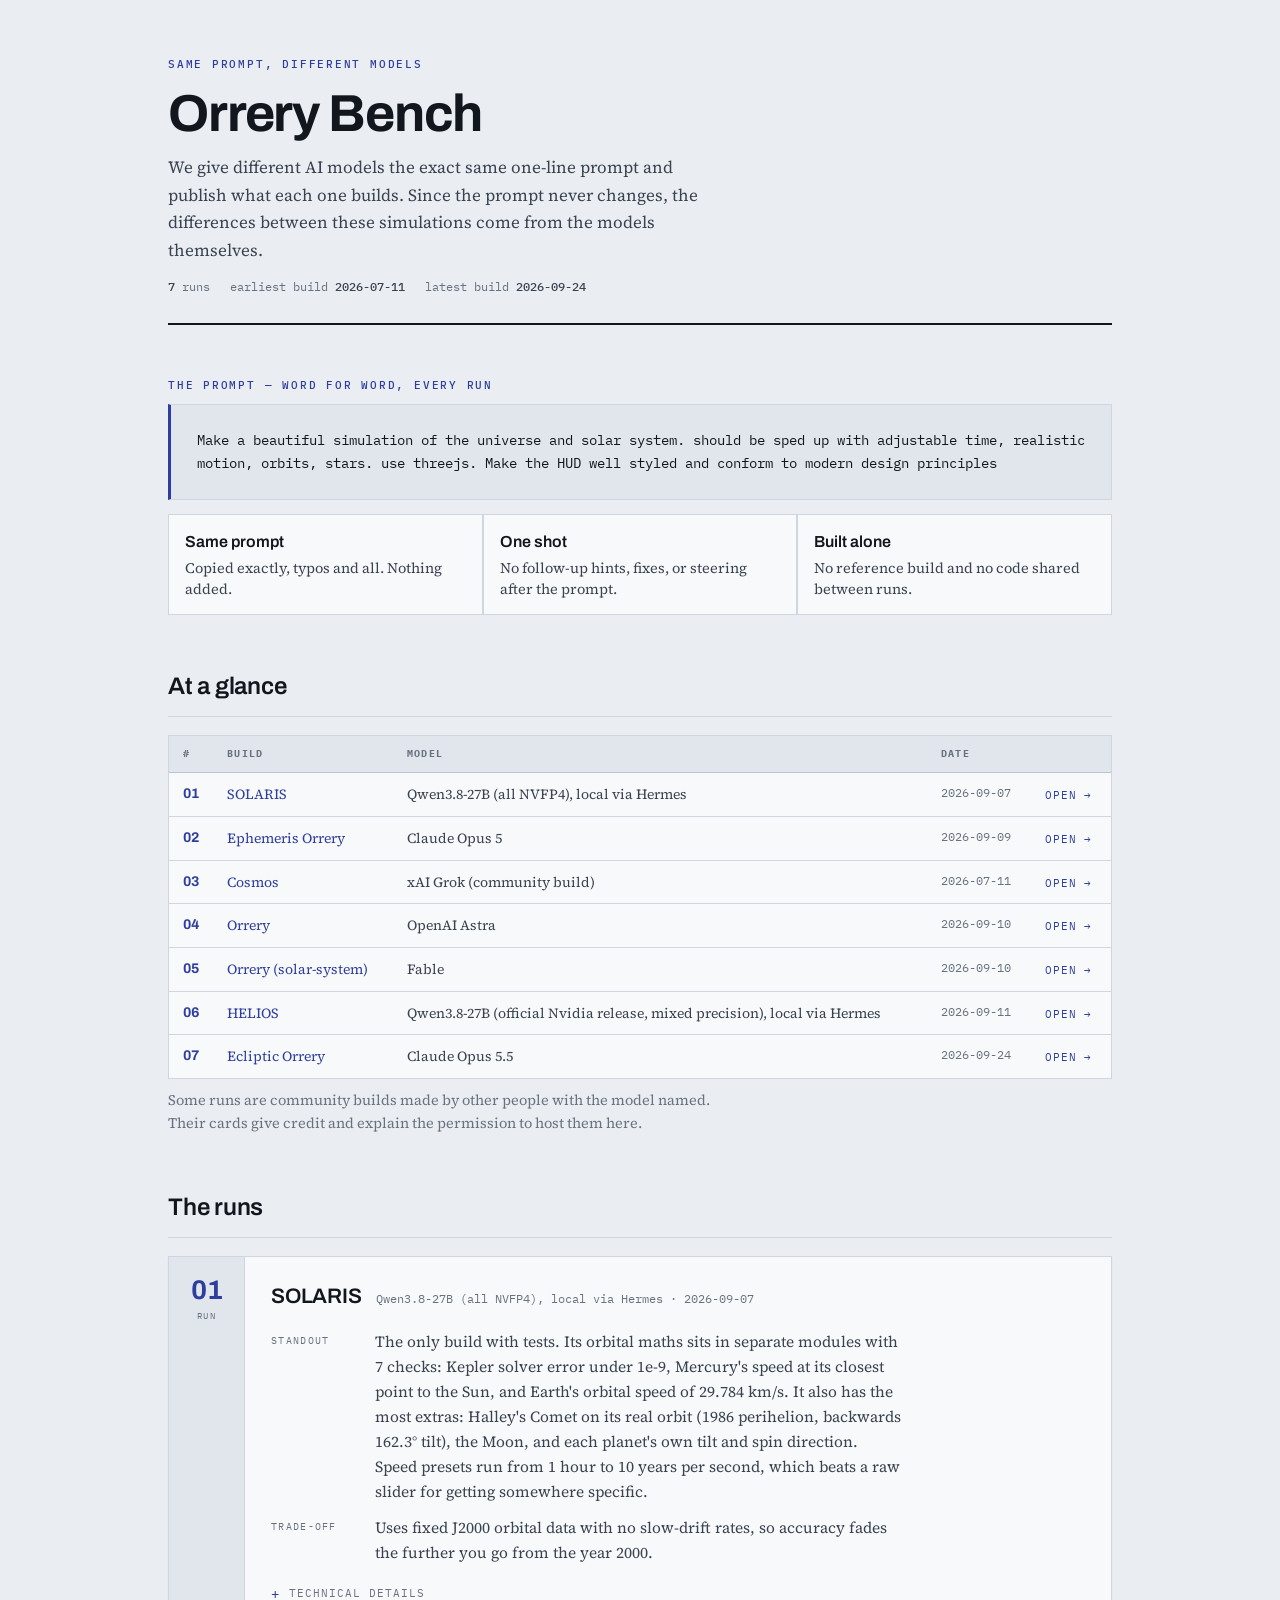
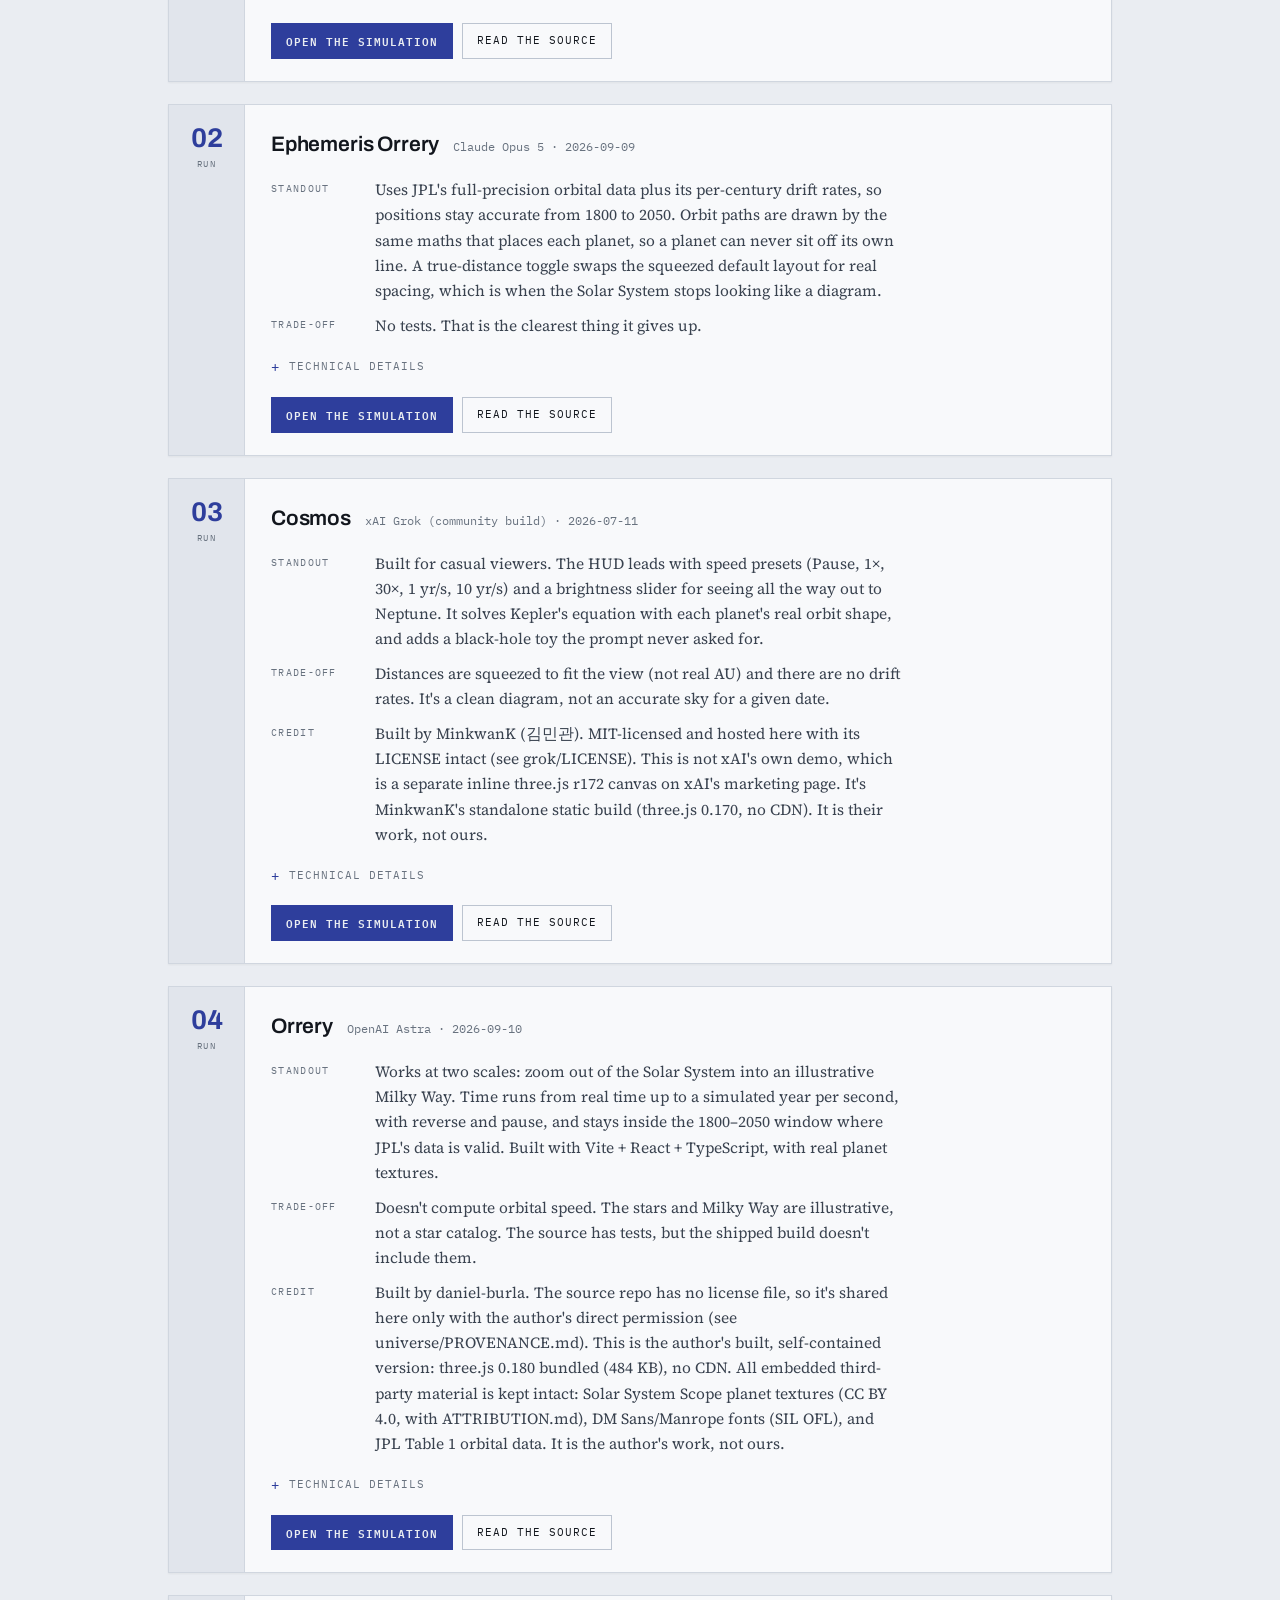
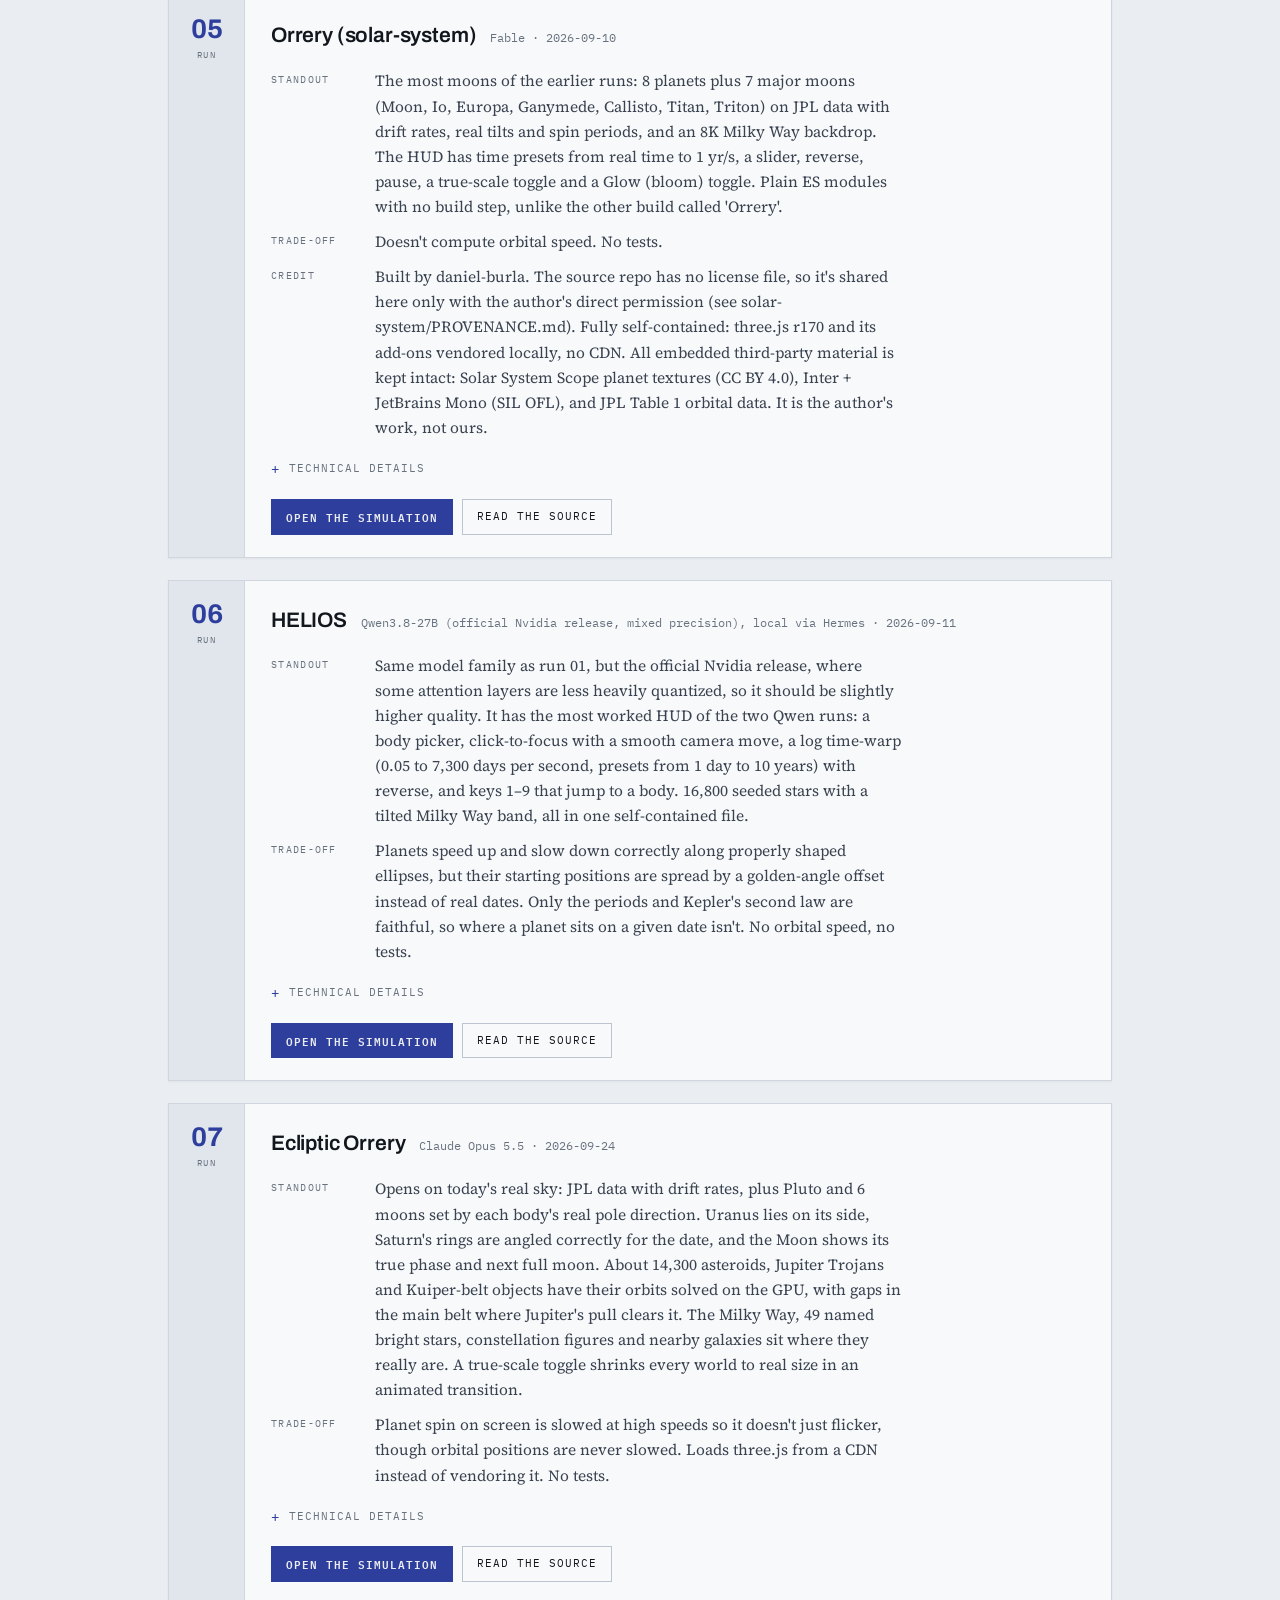
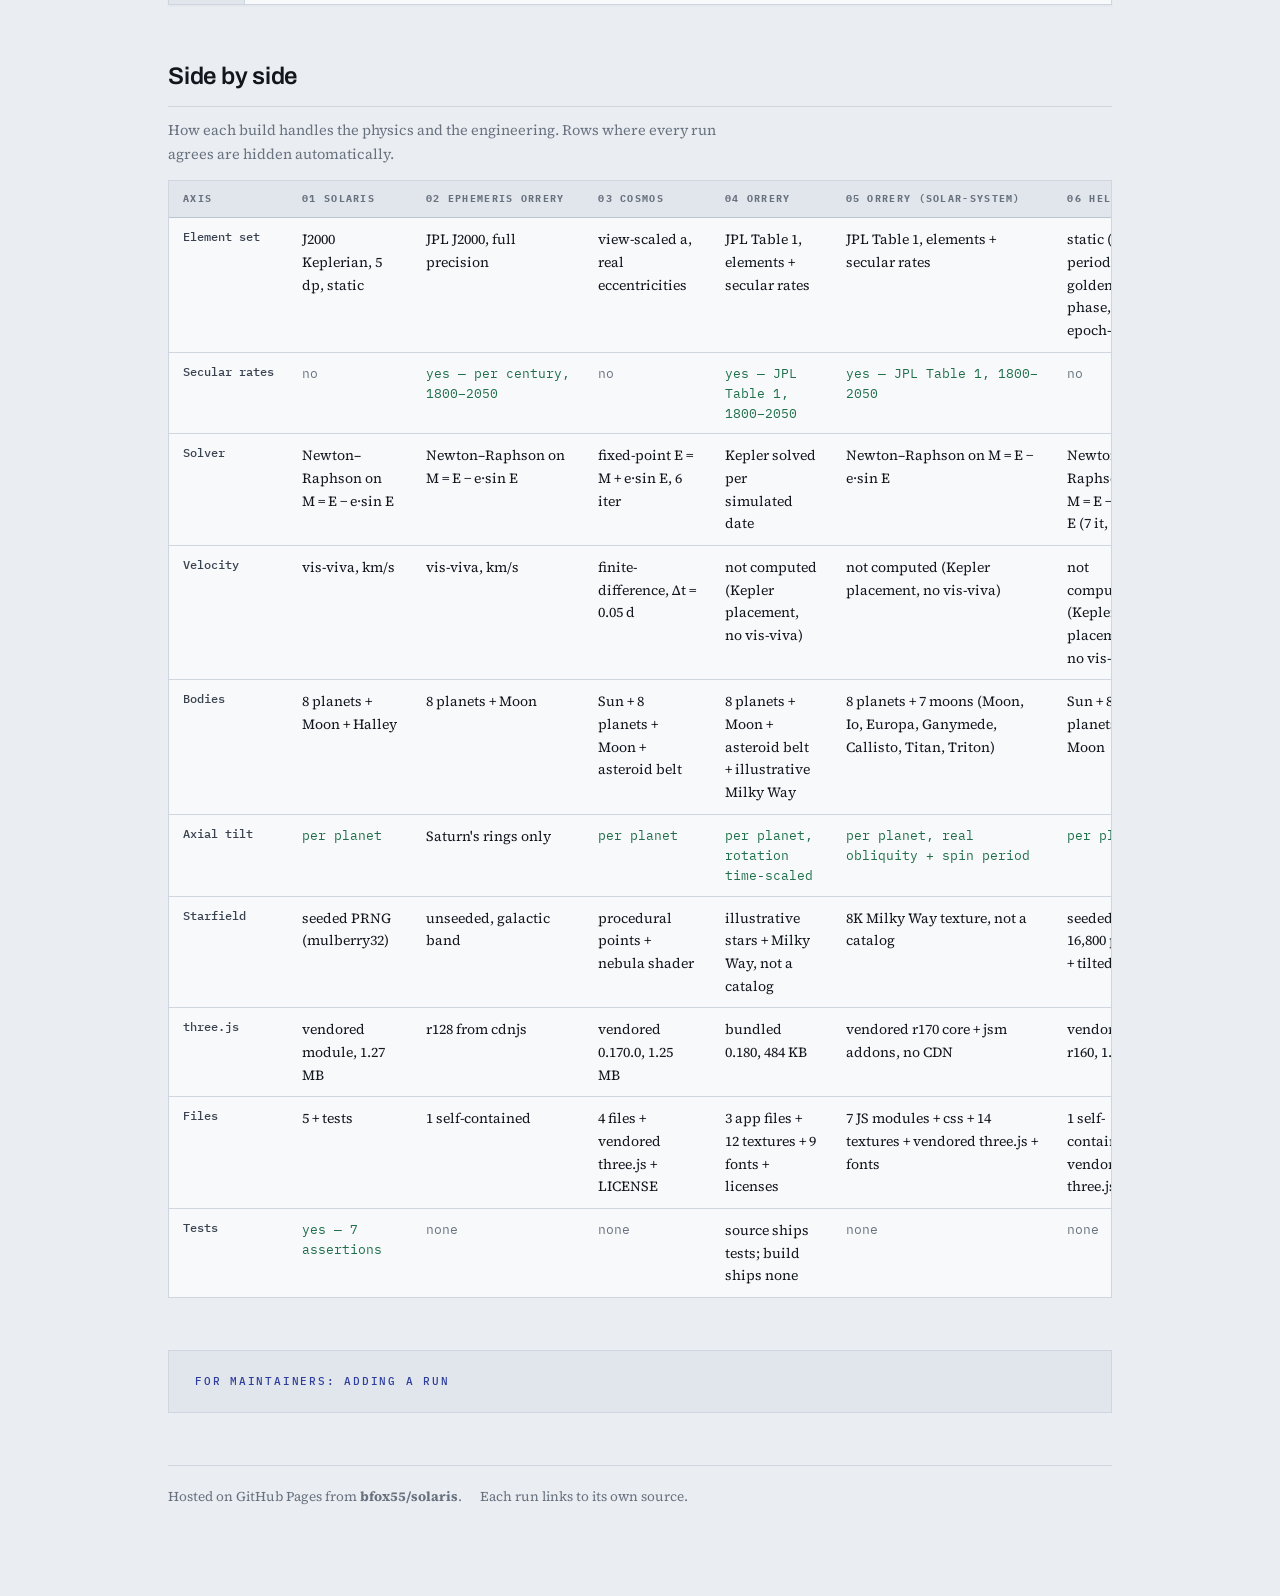
==== commit cd25bd6b: "Add run 07 'Ecliptic Orrery' (Claude Opus 5.5); simplify landing page - ecliptic/: one-shot build of" ====
--- a/index.html
+++ b/index.html
@@ -3,7 +3,7 @@
 <head>
 <meta charset="utf-8">
 <meta name="viewport" content="width=device-width,initial-scale=1">
-<meta name="description" content="One prompt, held fixed, built by a different model each time. Live builds, source, and where they diverge.">
+<meta name="description" content="The same one-line prompt given to different AI models, one shot each. Open every build, read the source, and see where they differ.">
 <title>Orrery Bench</title>
 <link rel="preconnect" href="https://fonts.googleapis.com">
 <link rel="preconnect" href="https://fonts.gstatic.com" crossorigin>
@@ -137,6 +137,7 @@
   /* ---------- matrix ---------- */
   .scroll{overflow-x:auto; border:1px solid var(--rule); background:var(--sheet)}
   table{border-collapse:collapse; width:100%; font-size:14px; min-width:520px}
+  #matrix{min-width:1180px}
   th,td{text-align:left; padding:10px 14px; border-bottom:1px solid var(--rule); vertical-align:top}
   thead th{
     font-family:var(--f-data); font-size:10px; letter-spacing:.13em; text-transform:uppercase;
@@ -153,6 +154,40 @@
     margin:0; overflow-x:auto; background:var(--sheet); border:1px solid var(--rule);
     padding:14px 16px; font-family:var(--f-data); font-size:12.5px; line-height:1.65; color:var(--ink);
   }
+  /* ---------- how it works ---------- */
+  .how{display:grid; grid-template-columns:repeat(3,1fr); gap:2px; background:var(--rule); border:1px solid var(--rule)}
+  .how div{background:var(--sheet); padding:14px 16px; display:flex; flex-direction:column; gap:3px}
+  .how b{font-family:var(--f-disp); font-weight:600; font-size:16px}
+  .how span{font-size:14.5px; color:var(--ink-2); line-height:1.45}
+
+  /* ---------- at a glance ---------- */
+  .glance td a{font-family:var(--f-data); font-size:11px; letter-spacing:.08em; text-transform:uppercase; text-decoration:none; white-space:nowrap}
+  .glance td a:hover{text-decoration:underline}
+  table.glance{min-width:0}
+  .glance td.num{font-family:var(--f-disp); font-weight:700; color:var(--accent); width:1%; font-variant-numeric:tabular-nums}
+  .glance td.model{color:var(--ink-2)}
+  .glance td.date{font-family:var(--f-data); font-size:12px; color:var(--dim); white-space:nowrap}
+
+  /* ---------- run text blocks ---------- */
+  .facts{display:flex; flex-direction:column; gap:10px; margin:0}
+  .facts div{display:grid; grid-template-columns:92px 1fr; gap:12px}
+  .facts dt{font-family:var(--f-data); font-size:10px; letter-spacing:.13em; text-transform:uppercase; color:var(--dim); padding-top:4px}
+  .facts dd{margin:0; font-size:15.5px; color:var(--ink-2); max-width:66ch}
+  details.more summary{
+    cursor:pointer; font-family:var(--f-data); font-size:11px; letter-spacing:.09em; text-transform:uppercase; color:var(--dim);
+    list-style:none; display:inline-flex; align-items:center; gap:8px;
+  }
+  details.more summary::-webkit-details-marker{display:none}
+  details.more summary::before{content:"+"; font-size:14px; color:var(--accent); width:10px}
+  details.more[open] summary::before{content:"\2212"}
+  details.more summary:hover{color:var(--ink)}
+  details.more summary:focus-visible{outline:2px solid var(--accent); outline-offset:3px}
+  details.more[open] .specs{margin-top:12px}
+  .lede-note{margin:10px 0 0; font-size:14.5px; color:var(--dim); max-width:70ch}
+  .howto summary{cursor:pointer; list-style:none}
+  .howto summary::-webkit-details-marker{display:none}
+  .howto[open] summary{margin-bottom:14px}
+
   footer{border-top:1px solid var(--rule); padding-top:20px; color:var(--dim); font-size:13.5px; display:flex; flex-wrap:wrap; gap:6px 18px}
 
   @media (max-width:640px){
@@ -160,6 +195,10 @@
     .run{grid-template-columns:1fr}
     .plate{flex-direction:row; align-items:center; gap:10px; padding:10px 18px; border-right:0; border-bottom:1px solid var(--rule); justify-content:flex-start}
     .runbody{padding:18px}
+    .how{grid-template-columns:1fr}
+    .glance th:nth-child(4), .glance td.date{display:none}
+    .glance th, .glance td{padding:9px 10px}
+    .facts div{grid-template-columns:1fr; gap:2px}
   }
   @media (prefers-reduced-motion:reduce){ *{transition:none !important} }
 </style>
@@ -167,38 +206,49 @@
 <body>
 <div class="wrap">
   <header>
-    <div class="label">Controlled comparison</div>
+    <div class="label">Same prompt, different models</div>
     <h1>Orrery Bench</h1>
-    <p>One prompt, held fixed, handed to a different model each time. Everything below was built from the identical brief — so the differences are the models&rsquo; own, not the instructions&rsquo;.</p>
+    <p>We give different AI models the exact same one-line prompt and publish what each one builds. Since the prompt never changes, the differences between these simulations come from the models themselves.</p>
     <div class="meta" id="meta"></div>
   </header>
 
   <section>
-    <div class="label" style="margin-bottom:10px">The control &mdash; identical for every run</div>
+    <div class="label" style="margin-bottom:10px">The prompt &mdash; word for word, every run</div>
     <div class="control">
       <blockquote id="prompt"></blockquote>
-      <p class="note">Verbatim. No follow-up steering, no reference implementation, no shared code between runs.</p>
+    </div>
+    <div class="how" style="margin-top:14px">
+      <div><b>Same prompt</b><span>Copied exactly, typos and all. Nothing added.</span></div>
+      <div><b>One shot</b><span>No follow-up hints, fixes, or steering after the prompt.</span></div>
+      <div><b>Built alone</b><span>No reference build and no code shared between runs.</span></div>
     </div>
   </section>
 
   <section>
-    <h2>Runs</h2>
+    <h2>At a glance</h2>
+    <div class="scroll"><table class="glance" id="glance"></table></div>
+    <p class="lede-note">Some runs are community builds made by other people with the model named. Their cards give credit and explain the permission to host them here.</p>
+  </section>
+
+  <section>
+    <h2>The runs</h2>
     <div class="runs" id="runs"></div>
   </section>
 
   <section>
-    <h2>Where they diverge</h2>
+    <h2>Side by side</h2>
+    <p class="lede-note" style="margin:-6px 0 14px">How each build handles the physics and the engineering. Rows where every run agrees are hidden automatically.</p>
     <div class="scroll"><table id="matrix"></table></div>
   </section>
 
-  <section class="howto">
-    <div class="label">Adding a run</div>
+  <details class="howto">
+    <summary class="label">For maintainers: adding a run</summary>
     <p style="margin:0; max-width:64ch; color:var(--ink-2); font-size:15.5px">
-      Drop the build in its own directory, then append one object to <code style="font-family:var(--f-data);font-size:13px">ENTRIES</code>
-      at the top of this file. The cards and the divergence matrix both render from it, so nothing else needs editing.
+      Put the build in its own directory, then add one object to <code style="font-family:var(--f-data);font-size:13px">ENTRIES</code>
+      at the top of this file. Everything on the page renders from that list, so nothing else needs editing.
     </p>
     <pre id="snippet"></pre>
-  </section>
+  </details>
 
   <footer>
     <span>Hosted on GitHub Pages from <b>bfox55/solaris</b>.</span>
@@ -212,16 +262,19 @@
 
   /* ============================================================
      ADD A RUN HERE. Everything on the page renders from this.
-     Keep `spec` keys consistent so the matrix lines up.
+     standout = what it does best; tradeoff = what it gives up;
+     credit   = only for builds made by someone else (who, license, basis).
+     Keep `spec` keys consistent so the side-by-side table lines up.
      ============================================================ */
   var ENTRIES = [
     {
-      model: "Qwen3.8-27B (all NVFP4) — local, via Hermes",
+      model: "Qwen3.8-27B (all NVFP4), local via Hermes",
       date: "2026-09-07",
       name: "SOLARIS",
       href: "solaris/",
       src: "https://github.com/bfox55/solaris",
-      note: "Splits into ES modules with the orbital maths isolated and unit-tested — the only run so far that ships tests, asserting Kepler solver error below 1e-9, Mercury's perihelion speed, and vis-viva at 1 AU against 29.784 km/s. Goes furthest on content: Halley's Comet with its real 1986 perihelion epoch and retrograde 162.3° inclination, the Moon, and per-planet axial tilt and spin direction. Rate presets (1h / 1d / 1w / 1mo / 1y / 10y) beat a raw slider for getting somewhere specific.",
+      standout: "The only build with tests. Its orbital maths sits in separate modules with 7 checks: Kepler solver error under 1e-9, Mercury's speed at its closest point to the Sun, and Earth's orbital speed of 29.784 km/s. It also has the most extras: Halley's Comet on its real orbit (1986 perihelion, backwards 162.3° tilt), the Moon, and each planet's own tilt and spin direction. Speed presets run from 1 hour to 10 years per second, which beats a raw slider for getting somewhere specific.",
+      tradeoff: "Uses fixed J2000 orbital data with no slow-drift rates, so accuracy fades the further you go from the year 2000.",
       spec: {
         "Element set": "J2000 Keplerian, 5 dp, static",
         "Secular rates": "no",
@@ -241,7 +294,8 @@
       name: "Ephemeris Orrery",
       href: "orrery/",
       src: "https://github.com/bfox55/solaris/tree/master/orrery",
-      note: "Carries the full-precision JPL elements together with their per-century rates, so the model stays valid across 1800–2050 instead of drifting from a fixed epoch. Orbit paths are sampled from the same solver that places the body, so the drawn ellipse and the planet on it cannot disagree. Adds a true-distance toggle that swaps the compressed log radial scale for real AU spacing — the moment the solar system stops reading as a diagram. No tests, which is the clearest thing it gives up.",
+      standout: "Uses JPL's full-precision orbital data plus its per-century drift rates, so positions stay accurate from 1800 to 2050. Orbit paths are drawn by the same maths that places each planet, so a planet can never sit off its own line. A true-distance toggle swaps the squeezed default layout for real spacing, which is when the Solar System stops looking like a diagram.",
+      tradeoff: "No tests. That is the clearest thing it gives up.",
       spec: {
         "Element set": "JPL J2000, full precision",
         "Secular rates": "yes — per century, 1800–2050",
@@ -256,12 +310,14 @@
       }
     },
     {
-      model: "xAI Grok — community build",
+      model: "xAI Grok (community build)",
       date: "2026-07-11",
       name: "Cosmos",
       href: "grok/",
       src: "https://github.com/MinkwanK/grok-solar-system",
-      note: "A third-party 'Cosmos' build of this prompt by MinkwanK (김민관) — MIT-licensed, self-hosted, shipped here with its LICENSE intact. Not xAI's artifact: xAI's Grok 4.5 demo is a separate inline three.js r172 canvas embedded in their marketing page, whereas this is MinkwanK's standalone static build (three.js 0.170.0, self-contained, zero CDN). Like the in-house runs it solves Kepler's equation with real per-planet eccentricities, but on view-compressed radii (distances 14–118 in scene units, not AU) with no secular rates, so the system is a clean diagram rather than a period-accurate ephemeris. The HUD leads with time-scale presets (Pause / 1× / 30× / 1y/s / 10y/s) plus a brightness slider for dialing down to Neptune — the two things a casual viewer actually reaches for — and adds a black-hole deploy toy the prompt never asked for. Credit: MinkwanK (see grok/LICENSE); it is their work, not ours.",
+      standout: "Built for casual viewers. The HUD leads with speed presets (Pause, 1×, 30×, 1 yr/s, 10 yr/s) and a brightness slider for seeing all the way out to Neptune. It solves Kepler's equation with each planet's real orbit shape, and adds a black-hole toy the prompt never asked for.",
+      tradeoff: "Distances are squeezed to fit the view (not real AU) and there are no drift rates. It's a clean diagram, not an accurate sky for a given date.",
+      credit: "Built by MinkwanK (김민관). MIT-licensed and hosted here with its LICENSE intact (see grok/LICENSE). This is not xAI's own demo, which is a separate inline three.js r172 canvas on xAI's marketing page. It's MinkwanK's standalone static build (three.js 0.170, no CDN). It is their work, not ours.",
       spec: {
         "Element set": "view-scaled a, real eccentricities",
         "Secular rates": "no",
@@ -281,7 +337,9 @@
       name: "Orrery",
       href: "universe/",
       src: "https://github.com/daniel-burla/universe-simulator",
-      note: "A standalone 'Orrery' build of this prompt, created with OpenAI Astra (Vite + React + TS). The source repo carries no license file, so it is redistributed on the author's direct permission — that permission is the whole legal basis (attribution in universe/PROVENANCE.md). Shipped as the author's built, self-contained dist: three.js 0.180 bundled (484 KB), zero CDN, and all its embedded third-party IP kept intact — Solar System Scope planet textures (CC BY 4.0, with ATTRIBUTION.md), SIL-licensed DM Sans/Manrope fonts, and JPL Table 1 orbital data. Its real differentiator is the two-scale experience: the solar system zooms out into an illustrative Milky Way view, and time runs from real time to a simulated year per second with reverse-and-pause, clamped to JPL Table 1's valid 1800–2050 window. It is the author's work, not ours.",
+      standout: "Works at two scales: zoom out of the Solar System into an illustrative Milky Way. Time runs from real time up to a simulated year per second, with reverse and pause, and stays inside the 1800–2050 window where JPL's data is valid. Built with Vite + React + TypeScript, with real planet textures.",
+      tradeoff: "Doesn't compute orbital speed. The stars and Milky Way are illustrative, not a star catalog. The source has tests, but the shipped build doesn't include them.",
+      credit: "Built by daniel-burla. The source repo has no license file, so it's shared here only with the author's direct permission (see universe/PROVENANCE.md). This is the author's built, self-contained version: three.js 0.180 bundled (484 KB), no CDN. All embedded third-party material is kept intact: Solar System Scope planet textures (CC BY 4.0, with ATTRIBUTION.md), DM Sans/Manrope fonts (SIL OFL), and JPL Table 1 orbital data. It is the author's work, not ours.",
       spec: {
         "Element set": "JPL Table 1, elements + secular rates",
         "Secular rates": "yes — JPL Table 1, 1800–2050",
@@ -301,7 +359,9 @@
       name: "Orrery (solar-system)",
       href: "solar-system/",
       src: "https://github.com/daniel-burla/solar-system",
-      note: "A second standalone build of this prompt, created with Fable — vanilla ES modules (importmap + three.js, no build step or React, unlike the other 'Orrery' here). The source repo carries no license file, so it is redistributed on the author's direct permission — that permission is the whole legal basis (attribution in solar-system/PROVENANCE.md). Fully self-contained: three.js r170 core + its jsm addon closure vendored locally (no CDN), and every embedded third-party IP kept intact — Solar System Scope planet textures (CC BY 4.0), Inter + JetBrains Mono (SIL OFL), and JPL Table 1 orbital data. Its differentiator is the moon roster and physical fidelity: 8 planets plus 7 major moons (Moon, Io, Europa, Ganymede, Callisto, Titan, Triton) on JPL Table 1 elements with per-century secular rates, real per-planet obliquity and spin, an 8K Milky Way background, and a HUD with time presets Real→1 yr/s plus slider, reverse, pause, a true-scale toggle, and a Glow (bloom) toggle. It is the author's work, not ours.",
+      standout: "The most moons of the earlier runs: 8 planets plus 7 major moons (Moon, Io, Europa, Ganymede, Callisto, Titan, Triton) on JPL data with drift rates, real tilts and spin periods, and an 8K Milky Way backdrop. The HUD has time presets from real time to 1 yr/s, a slider, reverse, pause, a true-scale toggle and a Glow (bloom) toggle. Plain ES modules with no build step, unlike the other build called 'Orrery'.",
+      tradeoff: "Doesn't compute orbital speed. No tests.",
+      credit: "Built by daniel-burla. The source repo has no license file, so it's shared here only with the author's direct permission (see solar-system/PROVENANCE.md). Fully self-contained: three.js r170 and its add-ons vendored locally, no CDN. All embedded third-party material is kept intact: Solar System Scope planet textures (CC BY 4.0), Inter + JetBrains Mono (SIL OFL), and JPL Table 1 orbital data. It is the author's work, not ours.",
       spec: {
         "Element set": "JPL Table 1, elements + secular rates",
         "Secular rates": "yes — JPL Table 1, 1800–2050",
@@ -316,12 +376,13 @@
       }
     },
     {
-      model: "Qwen3.8-27B (official NV release, mixed precision) — local, via Hermes",
+      model: "Qwen3.8-27B (official Nvidia release, mixed precision), local via Hermes",
       date: "2026-09-11",
       name: "HELIOS",
       href: "helios/",
       src: "https://github.com/bfox55/solaris/tree/master/helios",
-      note: "A second build of this same fixed brief from the same model family as run 01, but a different precision: run 01 is an all-NVFP4 build, this one runs the official Nvidia release of Qwen3.8 in mixed precision — some of the attention layers are less heavily quantized, so it should score slightly higher in quality. Everything lives in one self-contained index.html (no module split, no test suite). Motion is Keplerian: Newton–Raphson per frame with real per-planet eccentricities, so planets visibly speed up at perihelion and the drawn ellipses are shaped correctly — but the phase is a golden-angle offset rather than a J2000 mean anomaly, so absolute positions at a given date are not epoch-true the way run 01 claims to be; only the periods and Kepler's 2nd law are faithful. The HUD is the most worked here: a dedicated system picker, click-to-focus with a damped camera tween, a log time-warp (slider 0.05 → 7,300 d/s, presets 1 d → 10 yr) with a reverse-time toggle, and 1–9 keys that jump straight to a body. 16,800 seeded stars with a tilted Milky-Way band.",
+      standout: "Same model family as run 01, but the official Nvidia release, where some attention layers are less heavily quantized, so it should be slightly higher quality. It has the most worked HUD of the two Qwen runs: a body picker, click-to-focus with a smooth camera move, a log time-warp (0.05 to 7,300 days per second, presets from 1 day to 10 years) with reverse, and keys 1–9 that jump to a body. 16,800 seeded stars with a tilted Milky Way band, all in one self-contained file.",
+      tradeoff: "Planets speed up and slow down correctly along properly shaped ellipses, but their starting positions are spread by a golden-angle offset instead of real dates. Only the periods and Kepler's second law are faithful, so where a planet sits on a given date isn't. No orbital speed, no tests.",
       spec: {
         "Element set": "static (a, e, period); golden-angle phase, not epoch-true",
         "Secular rates": "no",
@@ -334,6 +395,27 @@
         "Files": "1 self-contained + vendored three.js",
         "Tests": "none"
       }
+    },
+    {
+      model: "Claude Opus 5.5",
+      date: "2026-09-24",
+      name: "Ecliptic Orrery",
+      href: "ecliptic/",
+      src: "https://github.com/bfox55/solaris/tree/master/ecliptic",
+      standout: "Opens on today's real sky: JPL data with drift rates, plus Pluto and 6 moons set by each body's real pole direction. Uranus lies on its side, Saturn's rings are angled correctly for the date, and the Moon shows its true phase and next full moon. About 14,300 asteroids, Jupiter Trojans and Kuiper-belt objects have their orbits solved on the GPU, with gaps in the main belt where Jupiter's pull clears it. The Milky Way, 49 named bright stars, constellation figures and nearby galaxies sit where they really are. A true-scale toggle shrinks every world to real size in an animated transition.",
+      tradeoff: "Planet spin on screen is slowed at high speeds so it doesn't just flicker, though orbital positions are never slowed. Loads three.js from a CDN instead of vendoring it. No tests.",
+      spec: {
+        "Element set": "JPL Table 1, elements + secular rates",
+        "Secular rates": "yes — JPL Table 1, 1800–2050 (clamped 1600–2400)",
+        "Solver": "Newton–Raphson on M = E − e·sin E; belts solved on GPU",
+        "Velocity": "vis-viva, km/s",
+        "Bodies": "Sun + 8 planets + Pluto + 6 moons + ~14,300 belt objects",
+        "Axial tilt": "per body, IAU pole directions",
+        "Starfield": "seeded PRNG, 16k points + 49 named stars + Milky Way shader",
+        "three.js": "r128 from cdnjs",
+        "Files": "1 self-contained",
+        "Tests": "none"
+      }
     }
   ];
 
@@ -342,26 +424,40 @@
   /* ---------- render ---------- */
   var esc = function(s){ return String(s).replace(/[&<>"]/g, function(c){
     return ({ "&":"&amp;","<":"&lt;",">":"&gt;","\"":"&quot;" })[c]; }); };
+  var num = function(i){ return String(i+1).padStart(2,"0"); };
+  var dates = ENTRIES.map(function(e){ return e.date; }).sort();
 
   document.getElementById("prompt").textContent = PROMPT;
 
   document.getElementById("meta").innerHTML =
     "<span><b>" + ENTRIES.length + "</b> runs</span>" +
-    "<span>first <b>" + ENTRIES[0].date + "</b></span>" +
-    "<span>latest <b>" + ENTRIES[ENTRIES.length-1].date + "</b></span>" +
-    "<span>prompt unchanged since <b>" + ENTRIES[0].date + "</b></span>";
+    "<span>earliest build <b>" + dates[0] + "</b></span>" +
+    "<span>latest build <b>" + dates[dates.length-1] + "</b></span>";
+
+  document.getElementById("glance").innerHTML =
+    "<thead><tr><th>#</th><th>Build</th><th>Model</th><th>Date</th><th></th></tr></thead><tbody>" +
+    ENTRIES.map(function(e, i){
+      return "<tr><td class=\"num\">" + num(i) + "</td>" +
+        "<td><a href=\"#run-" + num(i) + "\" style=\"font-family:inherit;font-size:14px;letter-spacing:0;text-transform:none\">" + esc(e.name) + "</a></td>" +
+        "<td class=\"model\">" + esc(e.model) + "</td>" +
+        "<td class=\"date\">" + esc(e.date) + "</td>" +
+        "<td><a href=\"" + esc(e.href) + "\">Open &rarr;</a></td></tr>";
+    }).join("") + "</tbody>";
 
   document.getElementById("runs").innerHTML = ENTRIES.map(function(e, i){
     var specs = Object.keys(e.spec).map(function(k){
       return '<div class="spec"><dt>' + esc(k) + '</dt><dd>' + esc(e.spec[k]) + '</dd></div>';
     }).join("");
-    return '<article class="run">' +
-      '<div class="plate"><span class="n">' + String(i+1).padStart(2,"0") + '</span><span class="r">Run</span></div>' +
+    var fact = function(label, text){
+      return text ? '<div><dt>' + label + '</dt><dd>' + esc(text) + '</dd></div>' : "";
+    };
+    return '<article class="run" id="run-' + num(i) + '">' +
+      '<div class="plate"><span class="n">' + num(i) + '</span><span class="r">Run</span></div>' +
       '<div class="runbody">' +
         '<div class="runhead"><h3>' + esc(e.name) + '</h3>' +
           '<span class="when">' + esc(e.model) + ' &middot; ' + esc(e.date) + '</span></div>' +
-        '<p>' + esc(e.note) + '</p>' +
-        '<dl class="specs">' + specs + '</dl>' +
+        '<dl class="facts">' + fact("Standout", e.standout) + fact("Trade-off", e.tradeoff) + fact("Credit", e.credit) + '</dl>' +
+        '<details class="more"><summary>Technical details</summary><dl class="specs">' + specs + '</dl></details>' +
         '<div class="links">' +
           '<a class="lnk lnk--go" href="' + esc(e.href) + '">Open the simulation</a>' +
           '<a class="lnk" href="' + esc(e.src) + '">Read the source</a>' +
@@ -369,16 +465,16 @@
       '</div></article>';
   }).join("");
 
-  // matrix: only rows where the runs actually differ
+  // side-by-side: only rows where the runs actually differ
   var keys = Object.keys(ENTRIES[0].spec).filter(function(k){
     var first = ENTRIES[0].spec[k];
     return ENTRIES.some(function(e){ return e.spec[k] !== first; });
   });
-  var head = "<thead><tr><th>Axis</th>" + ENTRIES.map(function(e){
-    return "<th>" + esc(e.name) + "</th>"; }).join("") + "</tr></thead>";
+  var head = "<thead><tr><th>Axis</th>" + ENTRIES.map(function(e, i){
+    return "<th>" + num(i) + " " + esc(e.name) + "</th>"; }).join("") + "</tr></thead>";
   var rows = keys.map(function(k){
     return "<tr><th>" + esc(k) + "</th>" + ENTRIES.map(function(e){
-      var v = e.spec[k], cls = /^(yes|per planet)/i.test(v) ? "y" : (/^(no|none)$/i.test(v) ? "n" : "");
+      var v = e.spec[k], cls = /^(yes|per planet|per body)/i.test(v) ? "y" : (/^(no|none)$/i.test(v) ? "n" : "");
       return "<td" + (cls ? ' class="'+cls+'"' : "") + ">" + esc(v) + "</td>";
     }).join("") + "</tr>";
   }).join("");
@@ -386,12 +482,14 @@
 
   document.getElementById("snippet").textContent =
     "{\n" +
-    '  model: "Model name",\n' +
-    '  date:  "YYYY-MM-DD",\n' +
-    '  name:  "What it calls itself",\n' +
-    '  href:  "its-directory/",\n' +
-    '  src:   "https://github.com/bfox55/solaris/tree/master/its-directory",\n' +
-    '  note:  "What is distinctive about this one — and what it gives up.",\n' +
+    '  model:    "Model name",\n' +
+    '  date:     "YYYY-MM-DD",\n' +
+    '  name:     "What it calls itself",\n' +
+    '  href:     "its-directory/",\n' +
+    '  src:      "https://github.com/bfox55/solaris/tree/master/its-directory",\n' +
+    '  standout: "What it does best, in plain words.",\n' +
+    '  tradeoff: "What it gives up.",\n' +
+    '  credit:   "Only for someone else\'s build: who made it, license, permission basis.",\n' +
     "  spec: {\n" +
     Object.keys(ENTRIES[0].spec).map(function(k){
       return '    "' + k + '": "…"';
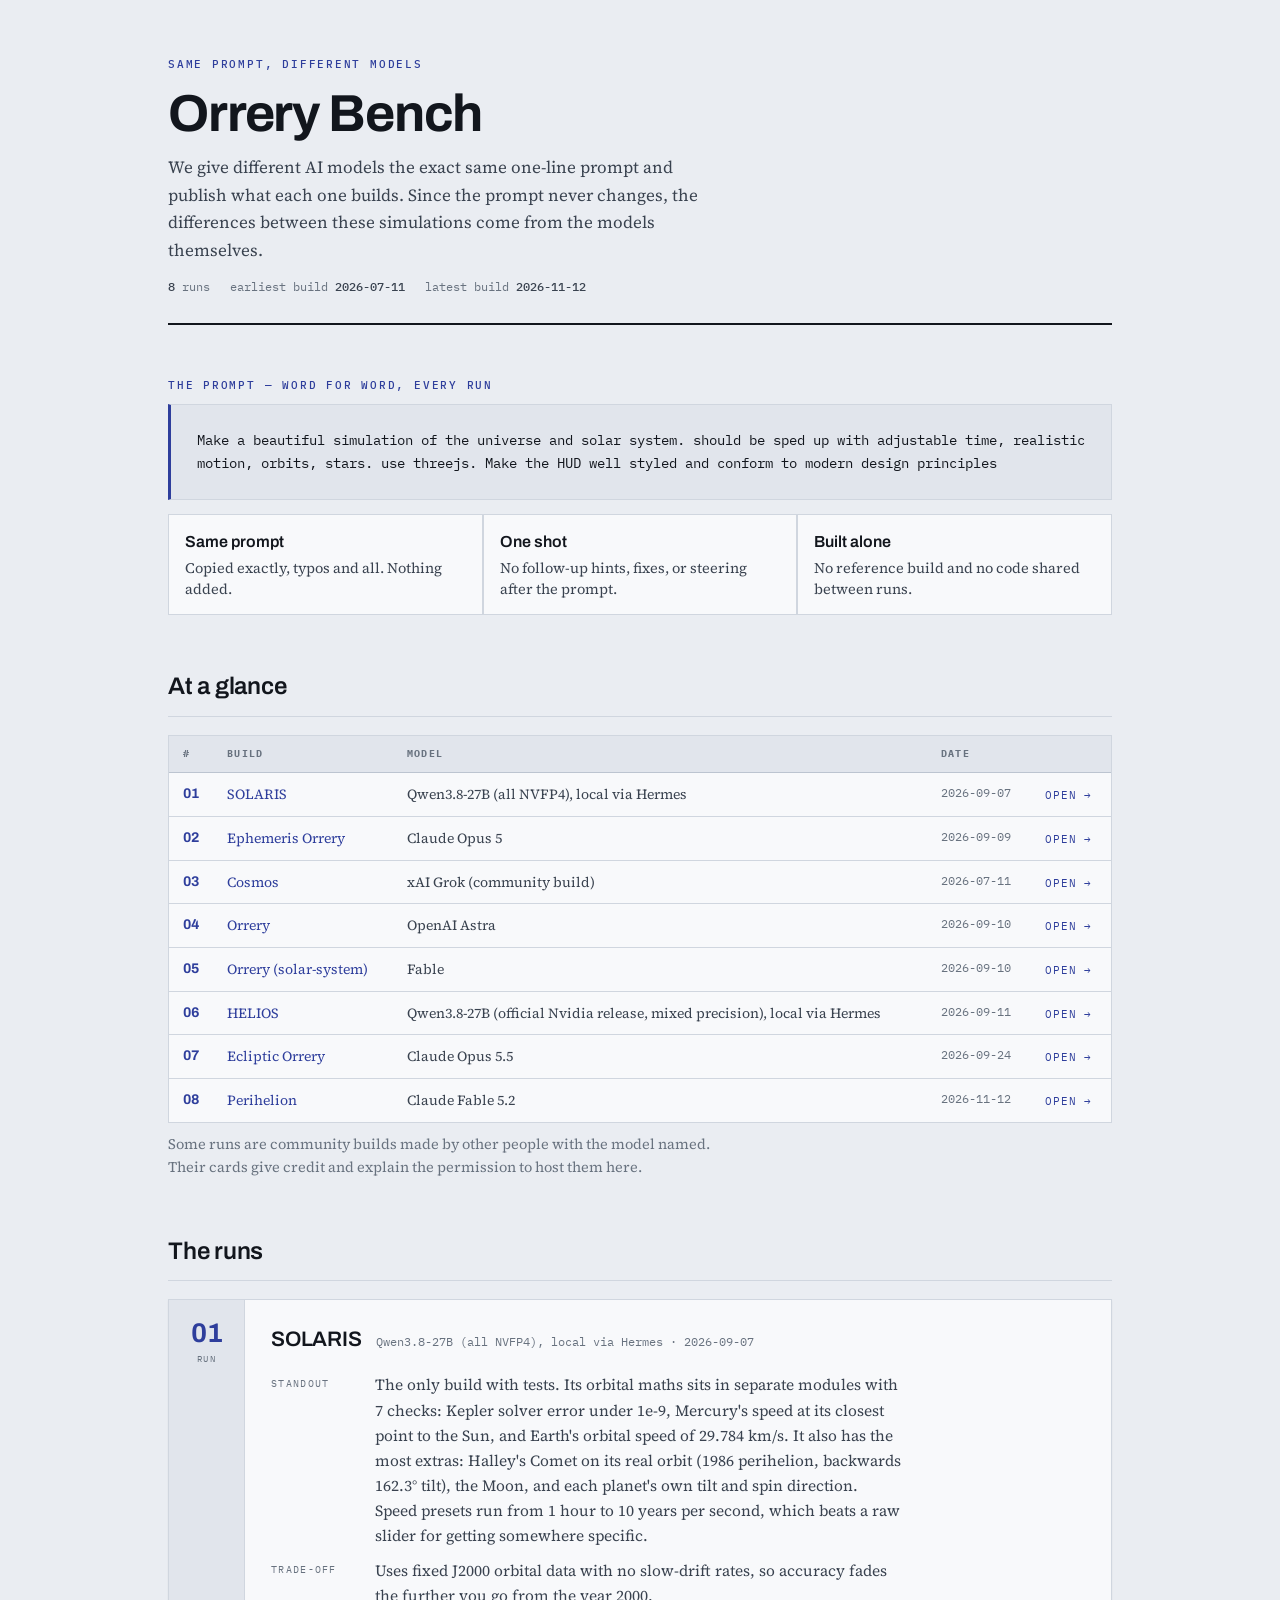
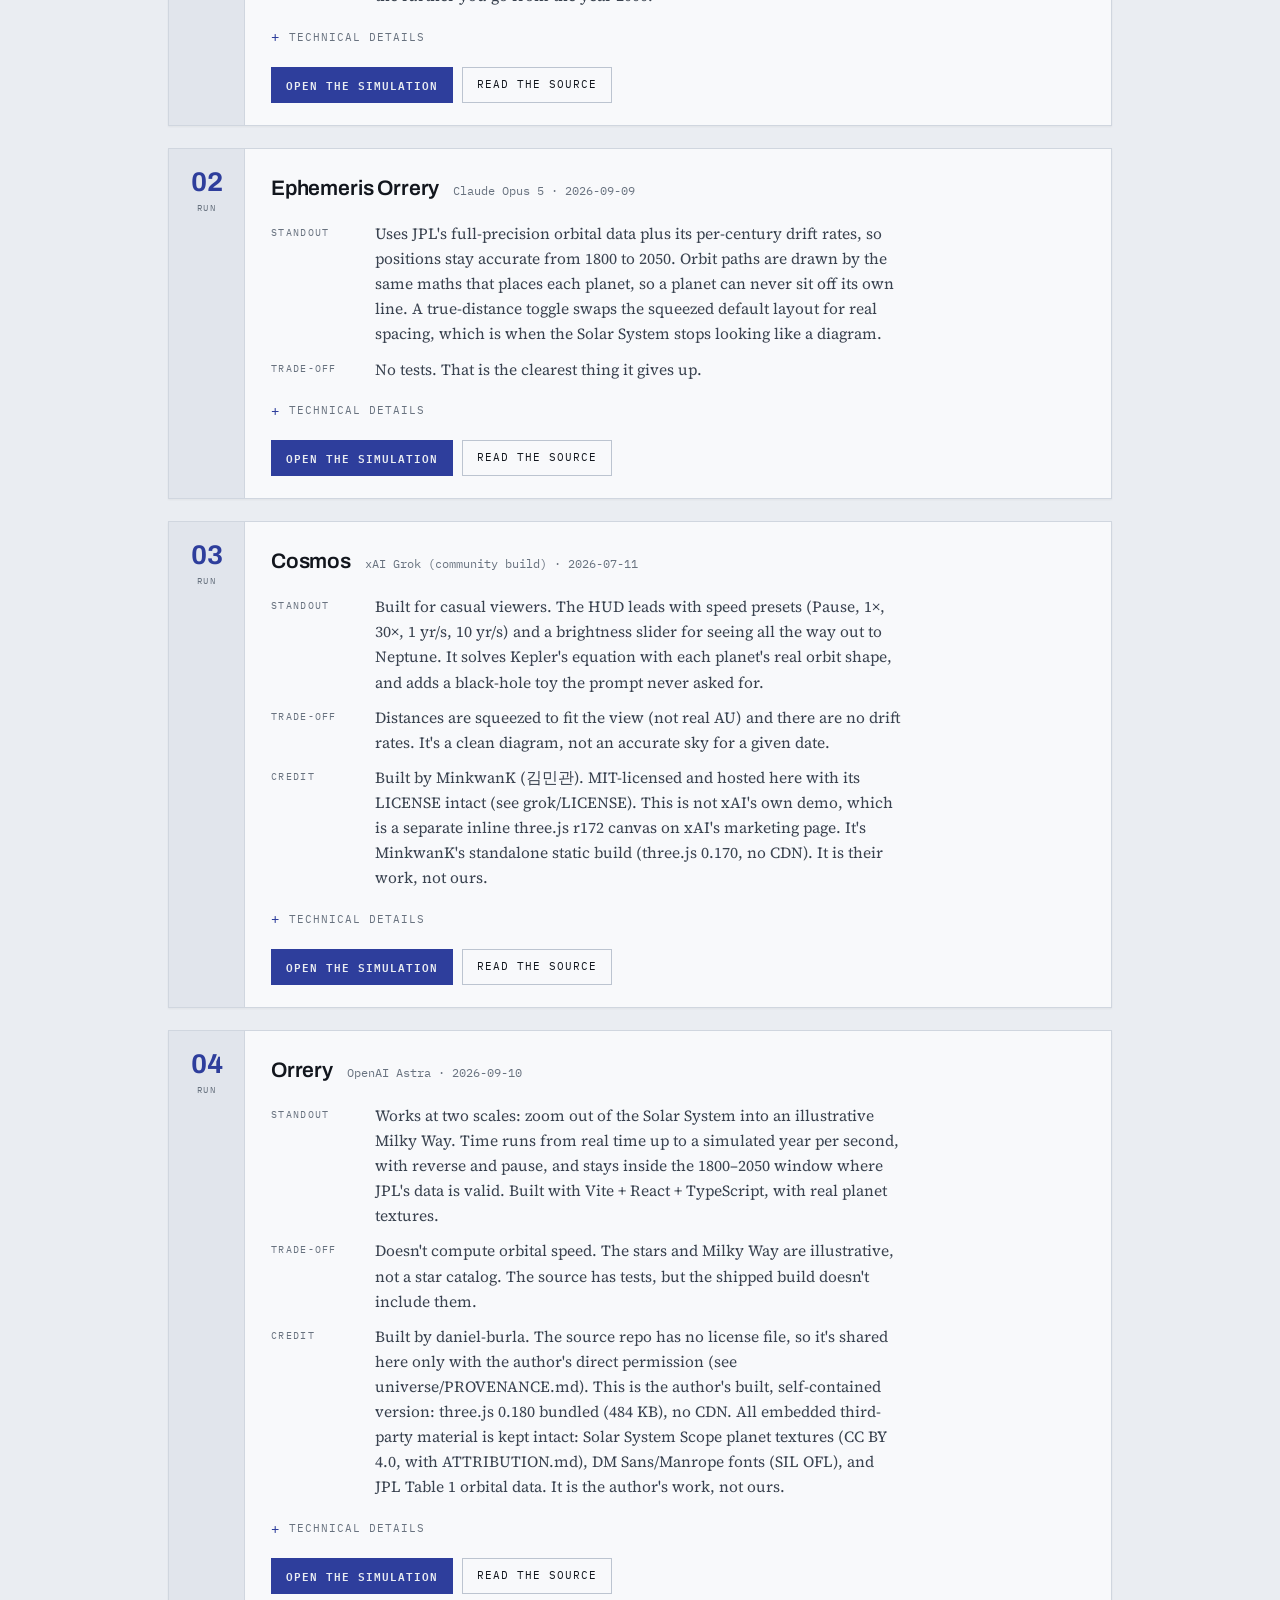
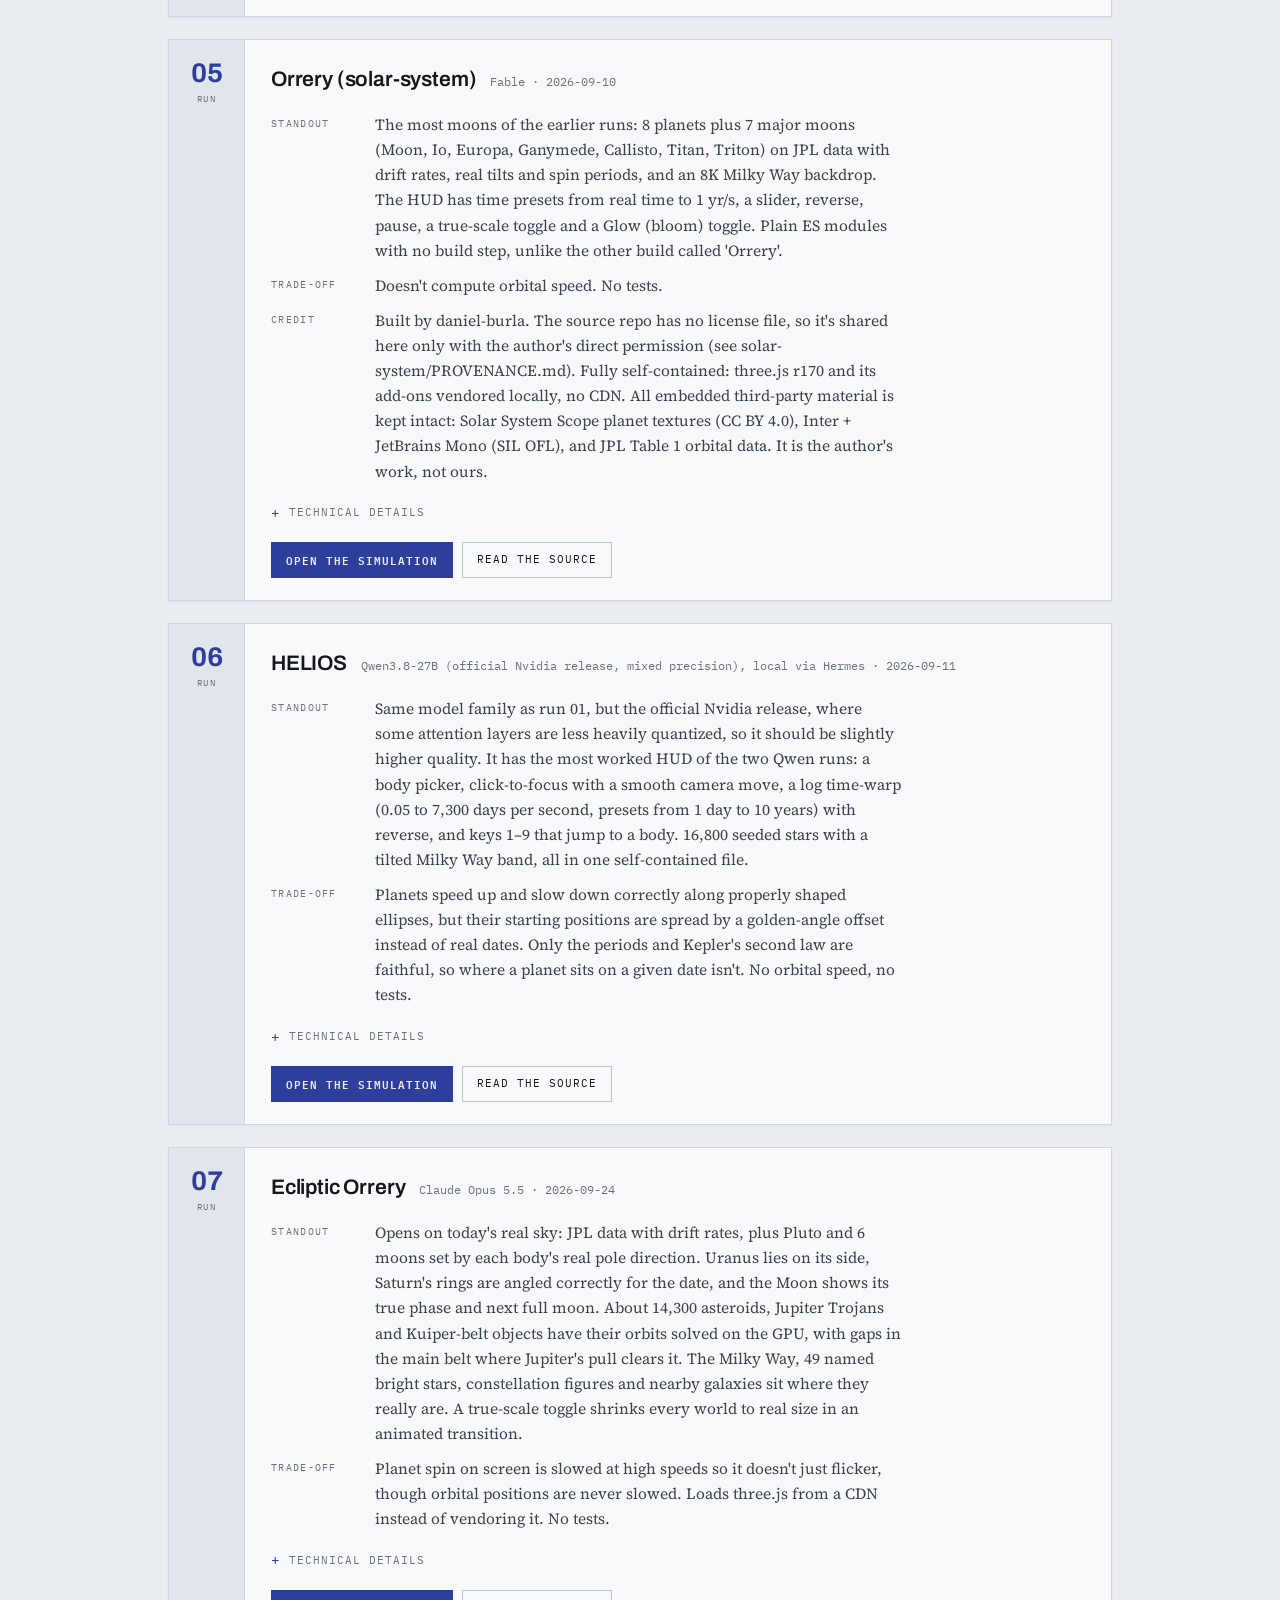
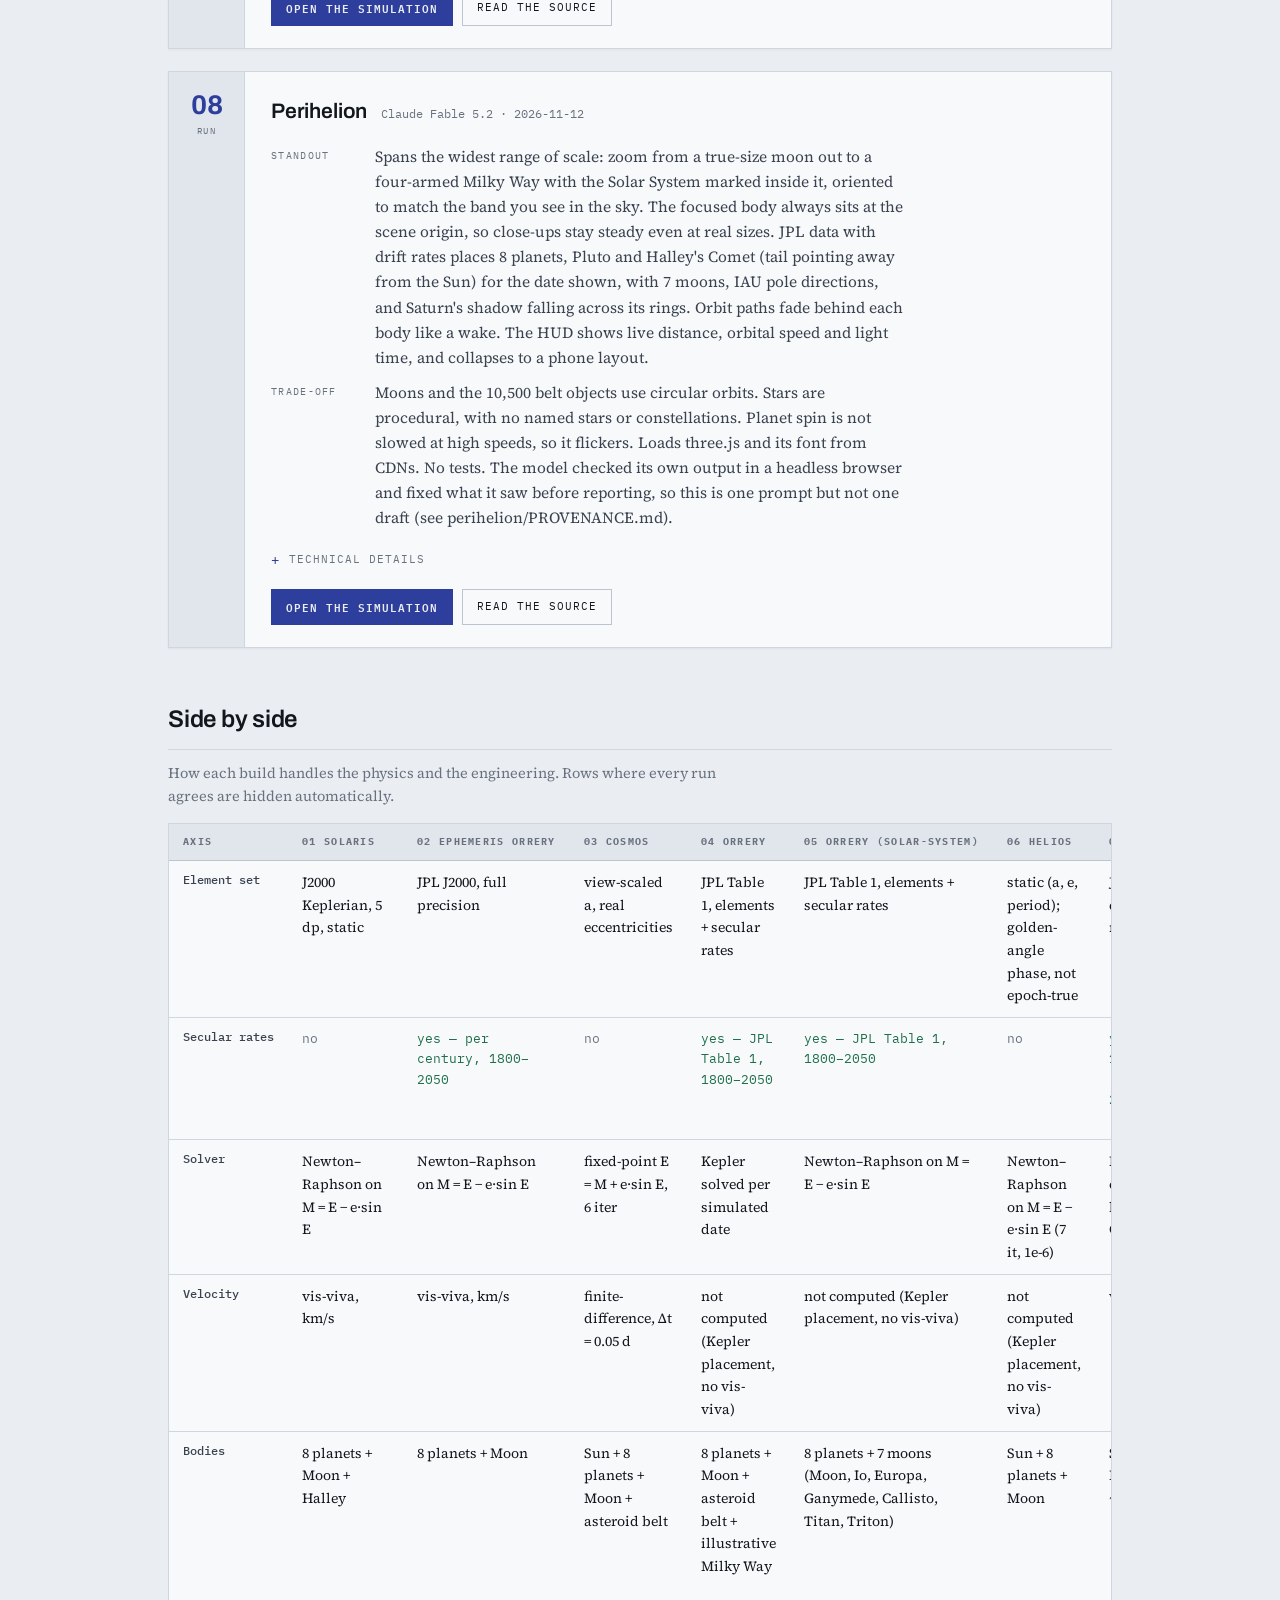
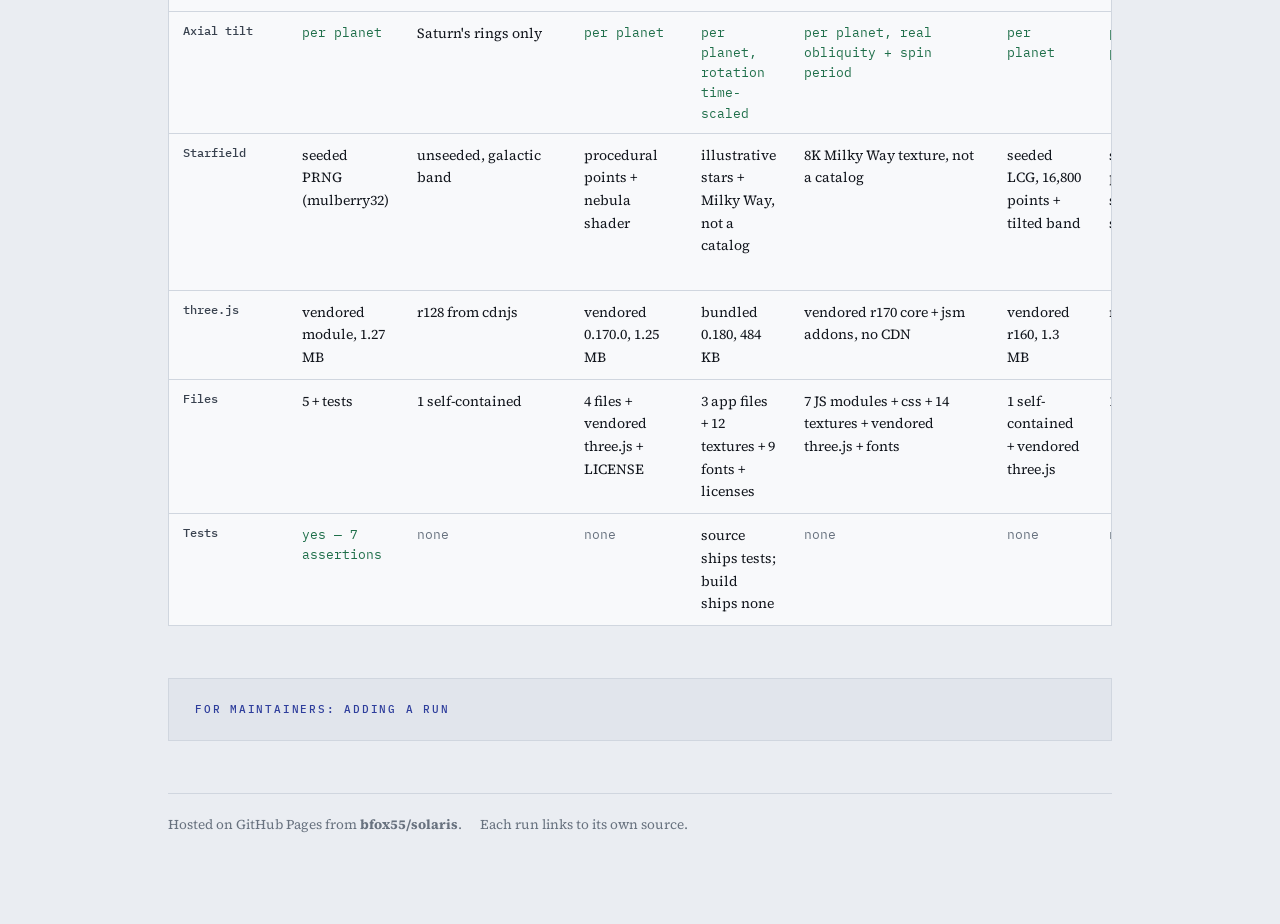
==== commit 335b57e7: "Add run 08 'Perihelion' (Claude Fable 5.2) Single-file build of the fixed brief: JPL elements with s" ====
--- a/index.html
+++ b/index.html
@@ -413,6 +413,27 @@
         "Axial tilt": "per body, IAU pole directions",
         "Starfield": "seeded PRNG, 16k points + 49 named stars + Milky Way shader",
         "three.js": "r128 from cdnjs",
+        "Files": "1 self-contained",
+        "Tests": "none"
+      }
+    },
+    {
+      model: "Claude Fable 5.2",
+      date: "2026-11-12",
+      name: "Perihelion",
+      href: "perihelion/",
+      src: "https://github.com/bfox55/solaris/tree/master/perihelion",
+      standout: "Spans the widest range of scale: zoom from a true-size moon out to a four-armed Milky Way with the Solar System marked inside it, oriented to match the band you see in the sky. The focused body always sits at the scene origin, so close-ups stay steady even at real sizes. JPL data with drift rates places 8 planets, Pluto and Halley's Comet (tail pointing away from the Sun) for the date shown, with 7 moons, IAU pole directions, and Saturn's shadow falling across its rings. Orbit paths fade behind each body like a wake. The HUD shows live distance, orbital speed and light time, and collapses to a phone layout.",
+      tradeoff: "Moons and the 10,500 belt objects use circular orbits. Stars are procedural, with no named stars or constellations. Planet spin is not slowed at high speeds, so it flickers. Loads three.js and its font from CDNs. No tests. The model checked its own output in a headless browser and fixed what it saw before reporting, so this is one prompt but not one draft (see perihelion/PROVENANCE.md).",
+      spec: {
+        "Element set": "JPL Table 1, elements + secular rates",
+        "Secular rates": "yes — JPL Table 1, 1800–2050 (clamped 1000–3000)",
+        "Solver": "Newton–Raphson on M = E − e·sin E (1e-12)",
+        "Velocity": "vis-viva, km/s",
+        "Bodies": "Sun + 8 planets + Pluto + Halley + 7 moons + 10,500 belt objects + Milky Way",
+        "Axial tilt": "per body, IAU pole directions",
+        "Starfield": "seeded PRNG, 20k points + baked Milky Way shader + 90k-point galaxy",
+        "three.js": "0.170.0 from jsDelivr",
         "Files": "1 self-contained",
         "Tests": "none"
       }
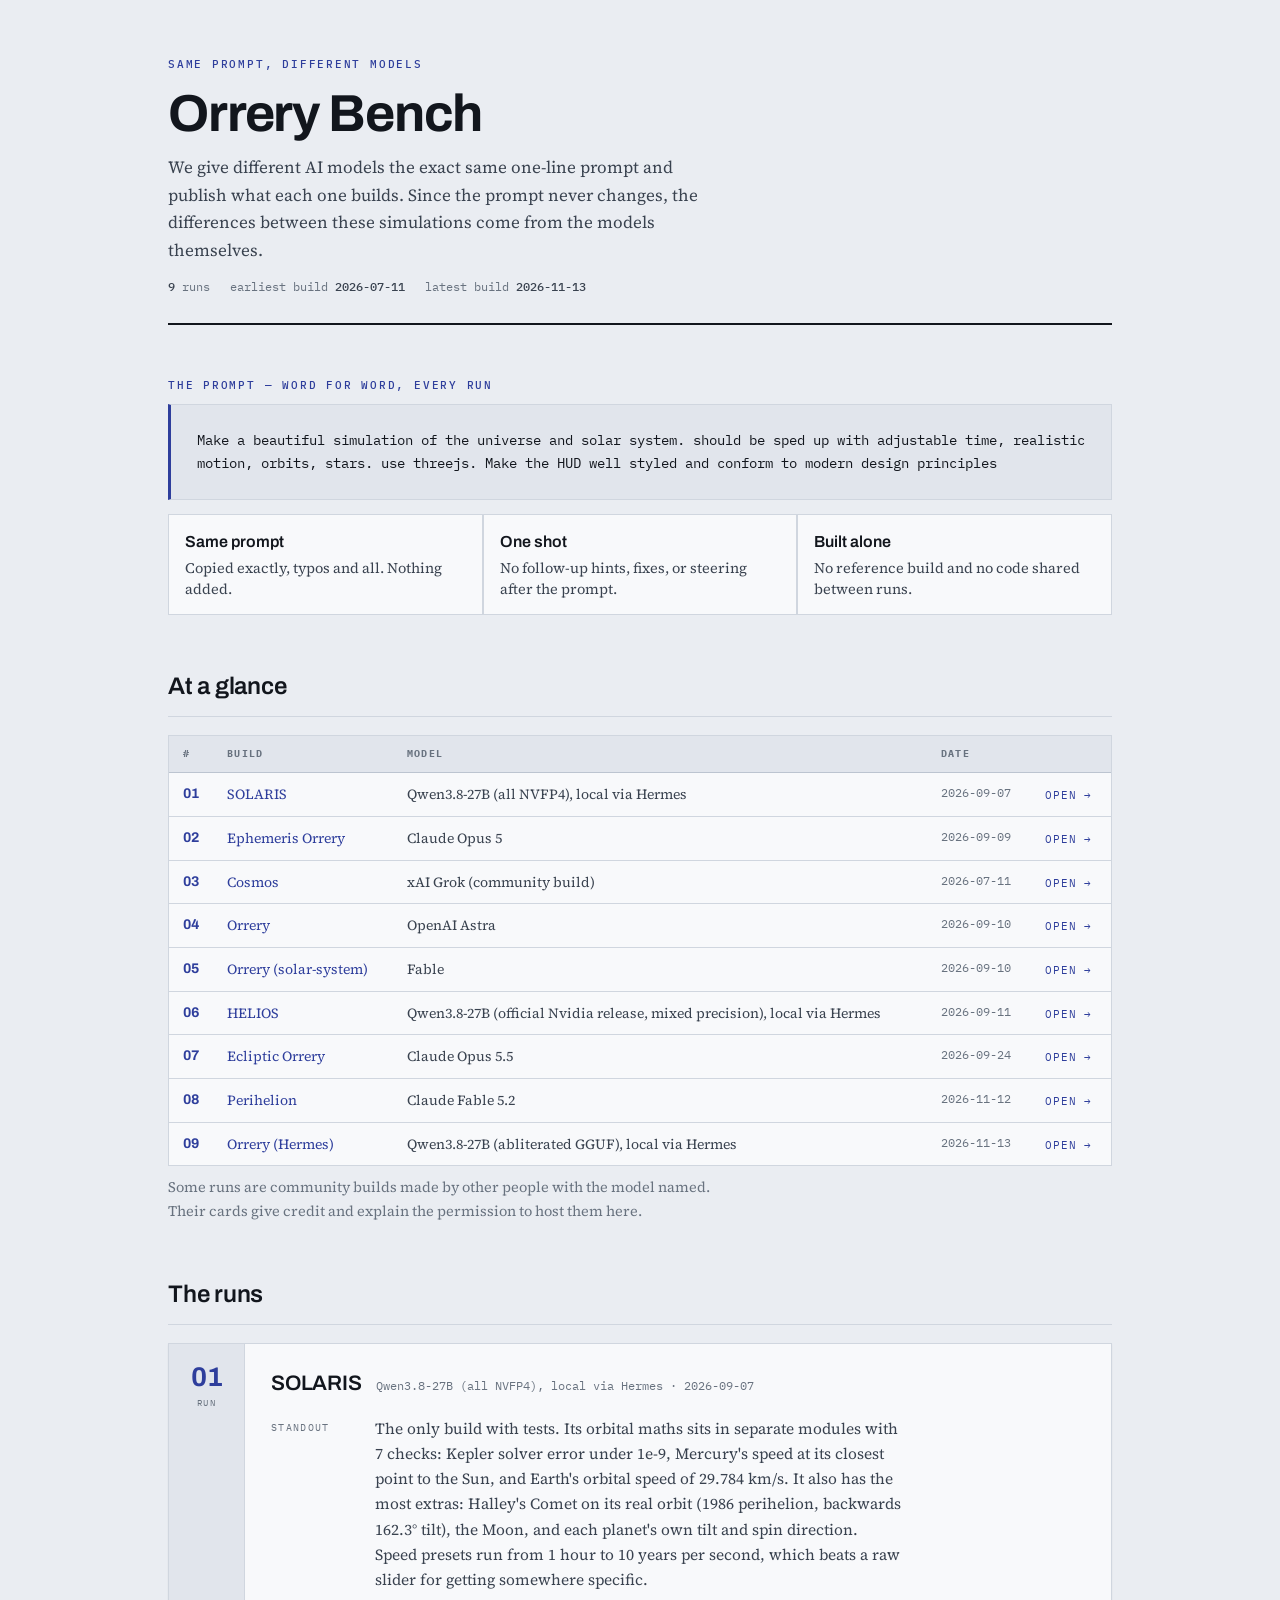
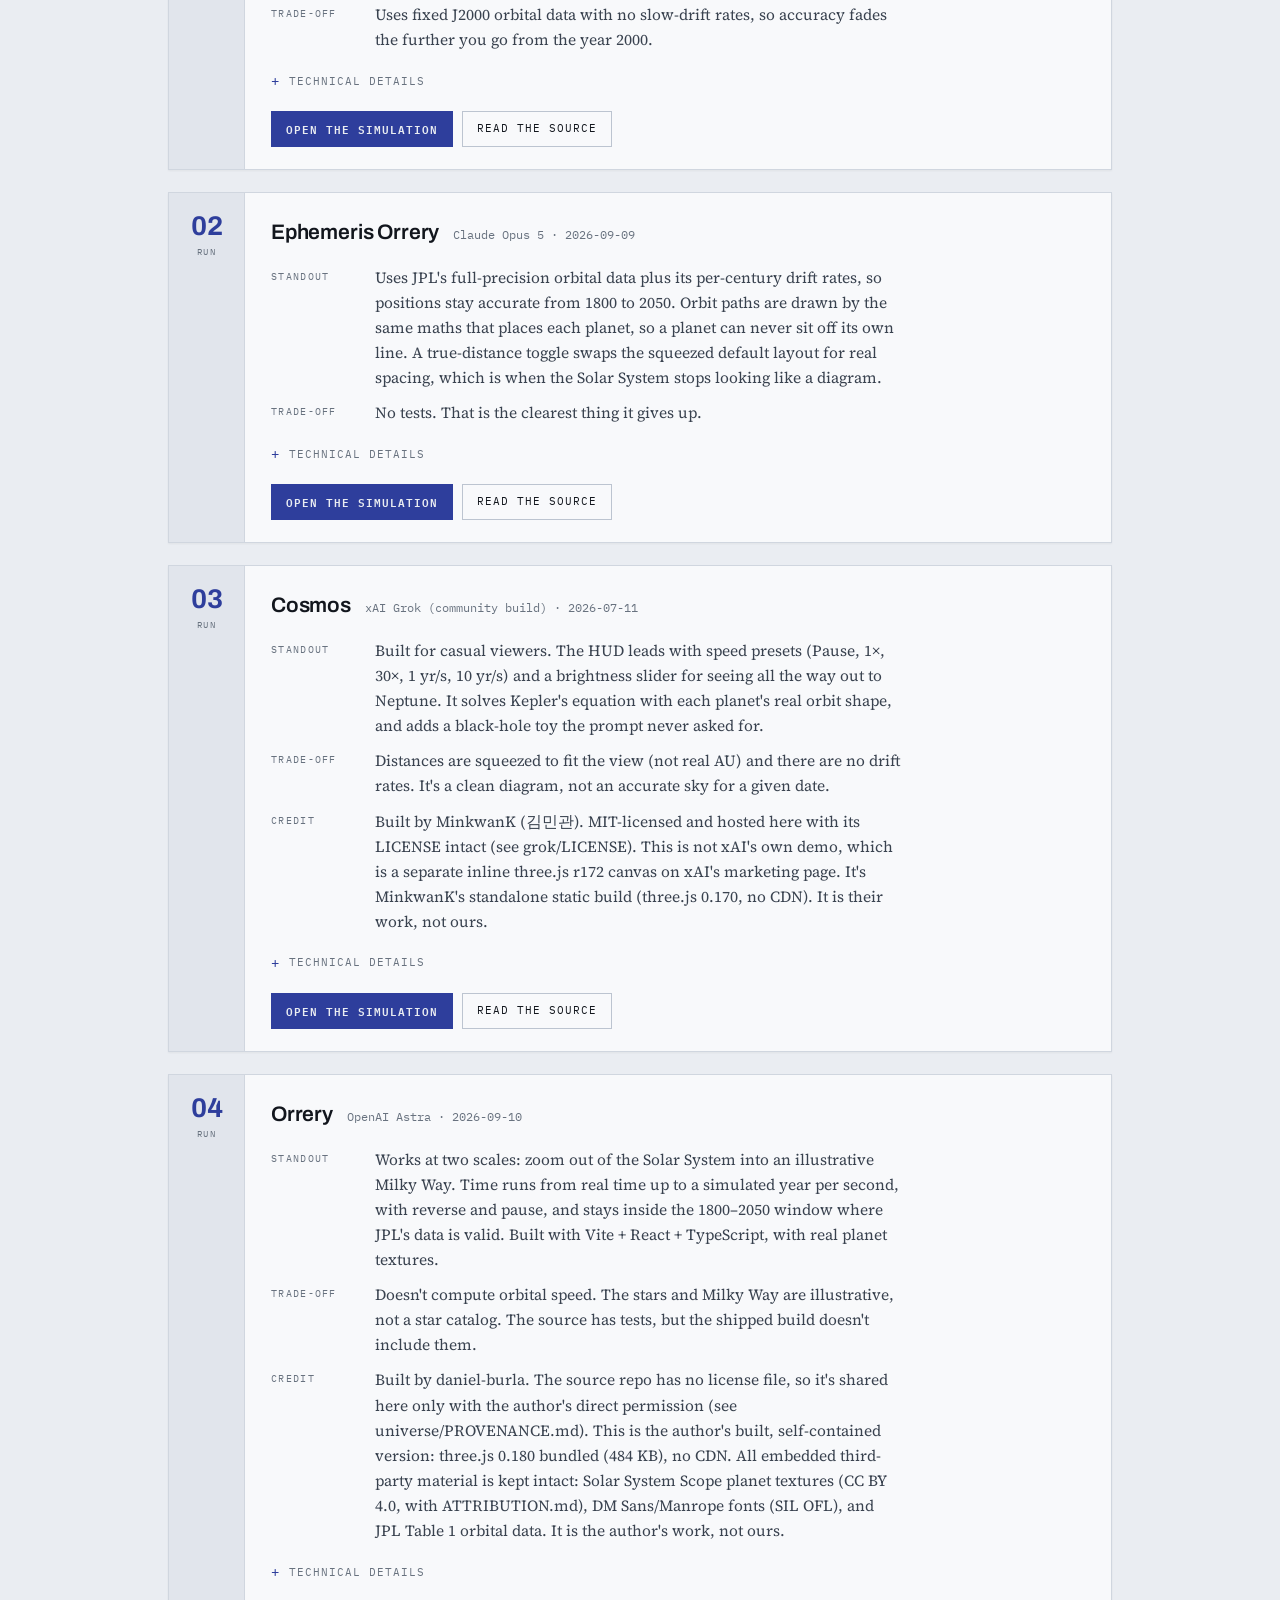
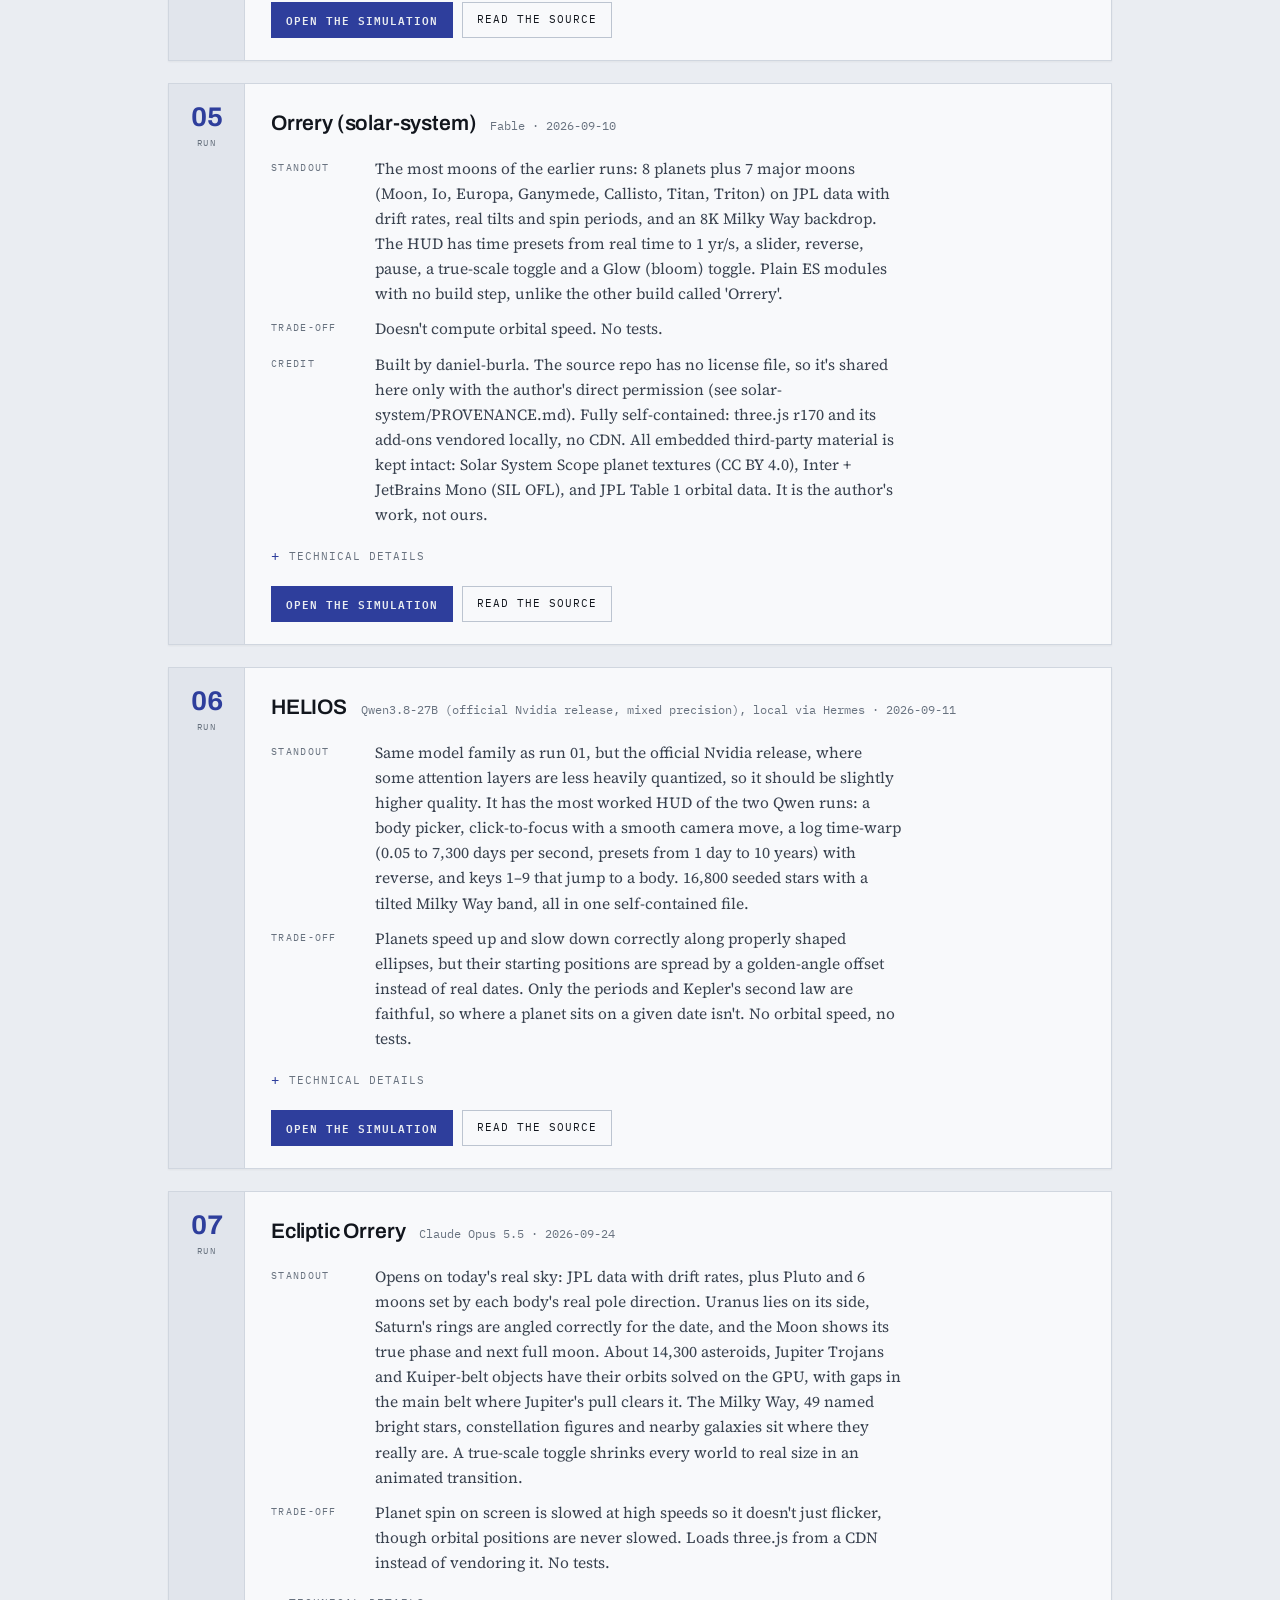
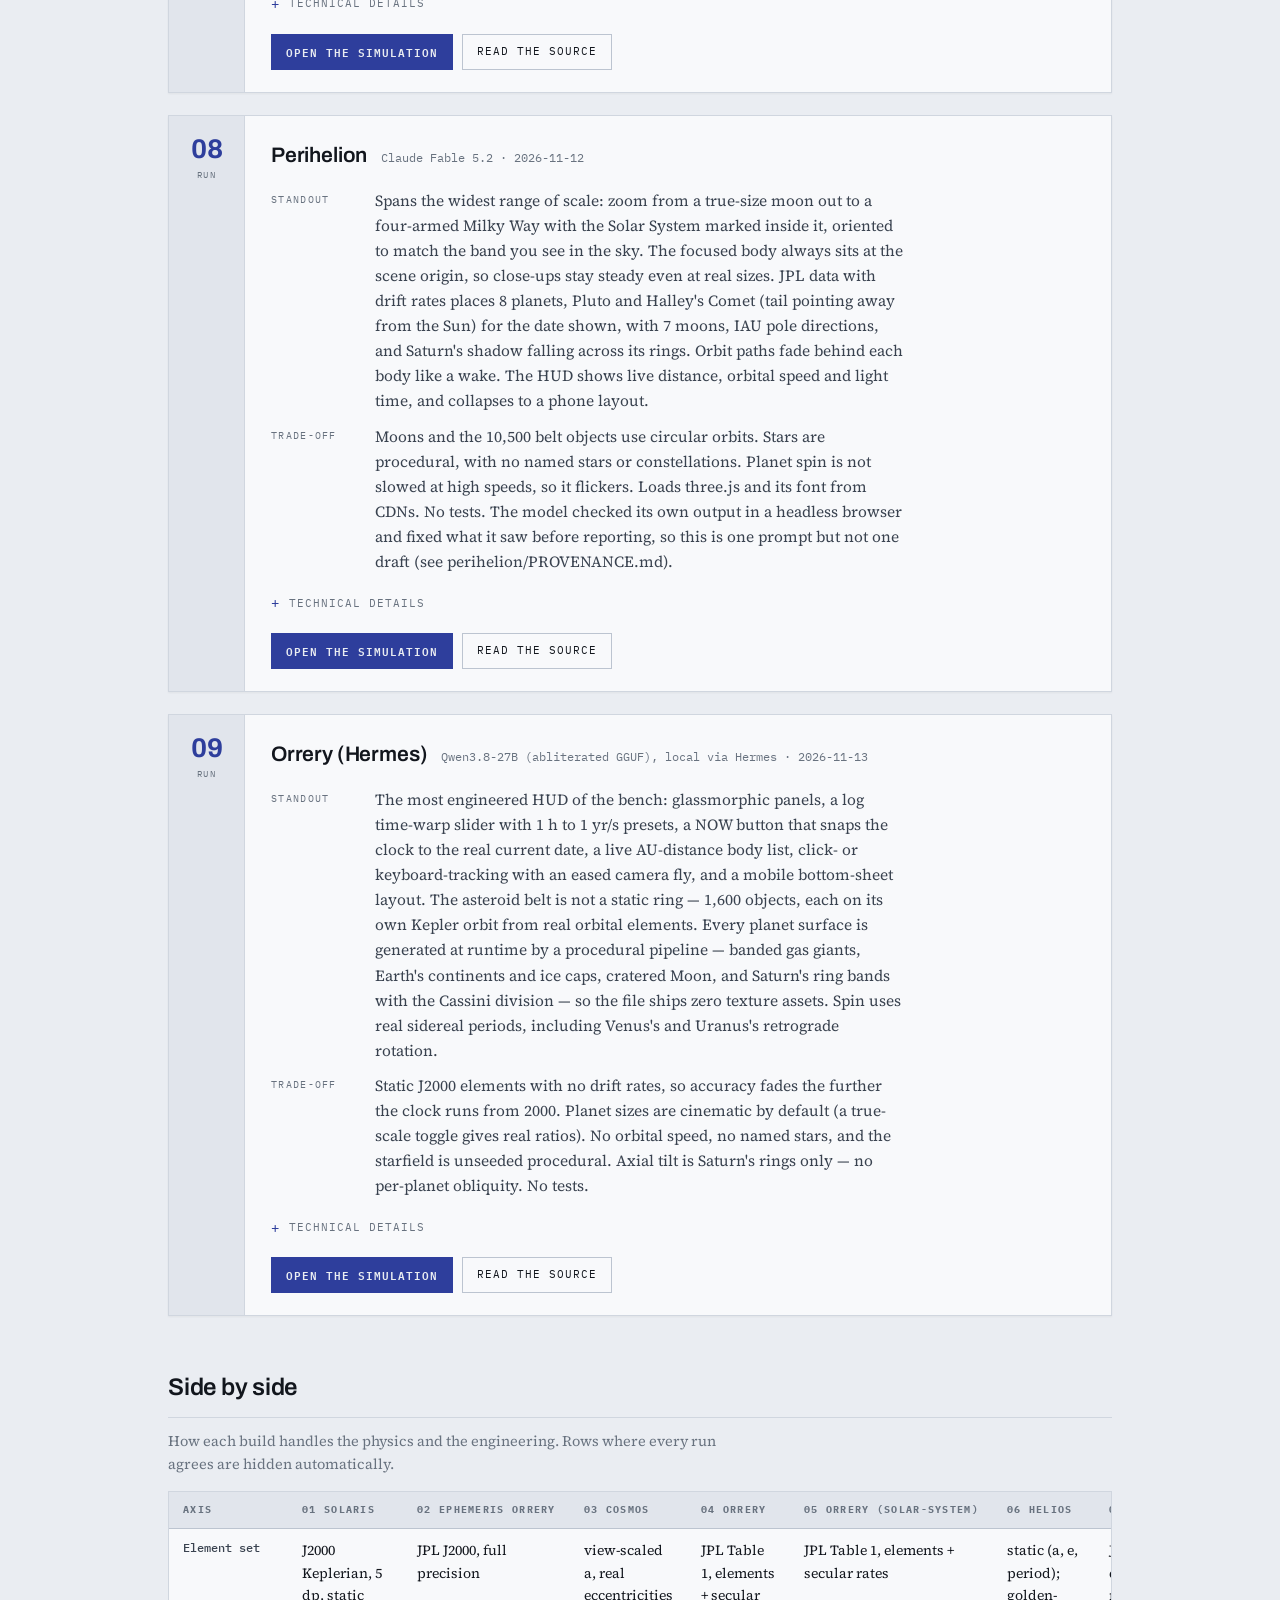
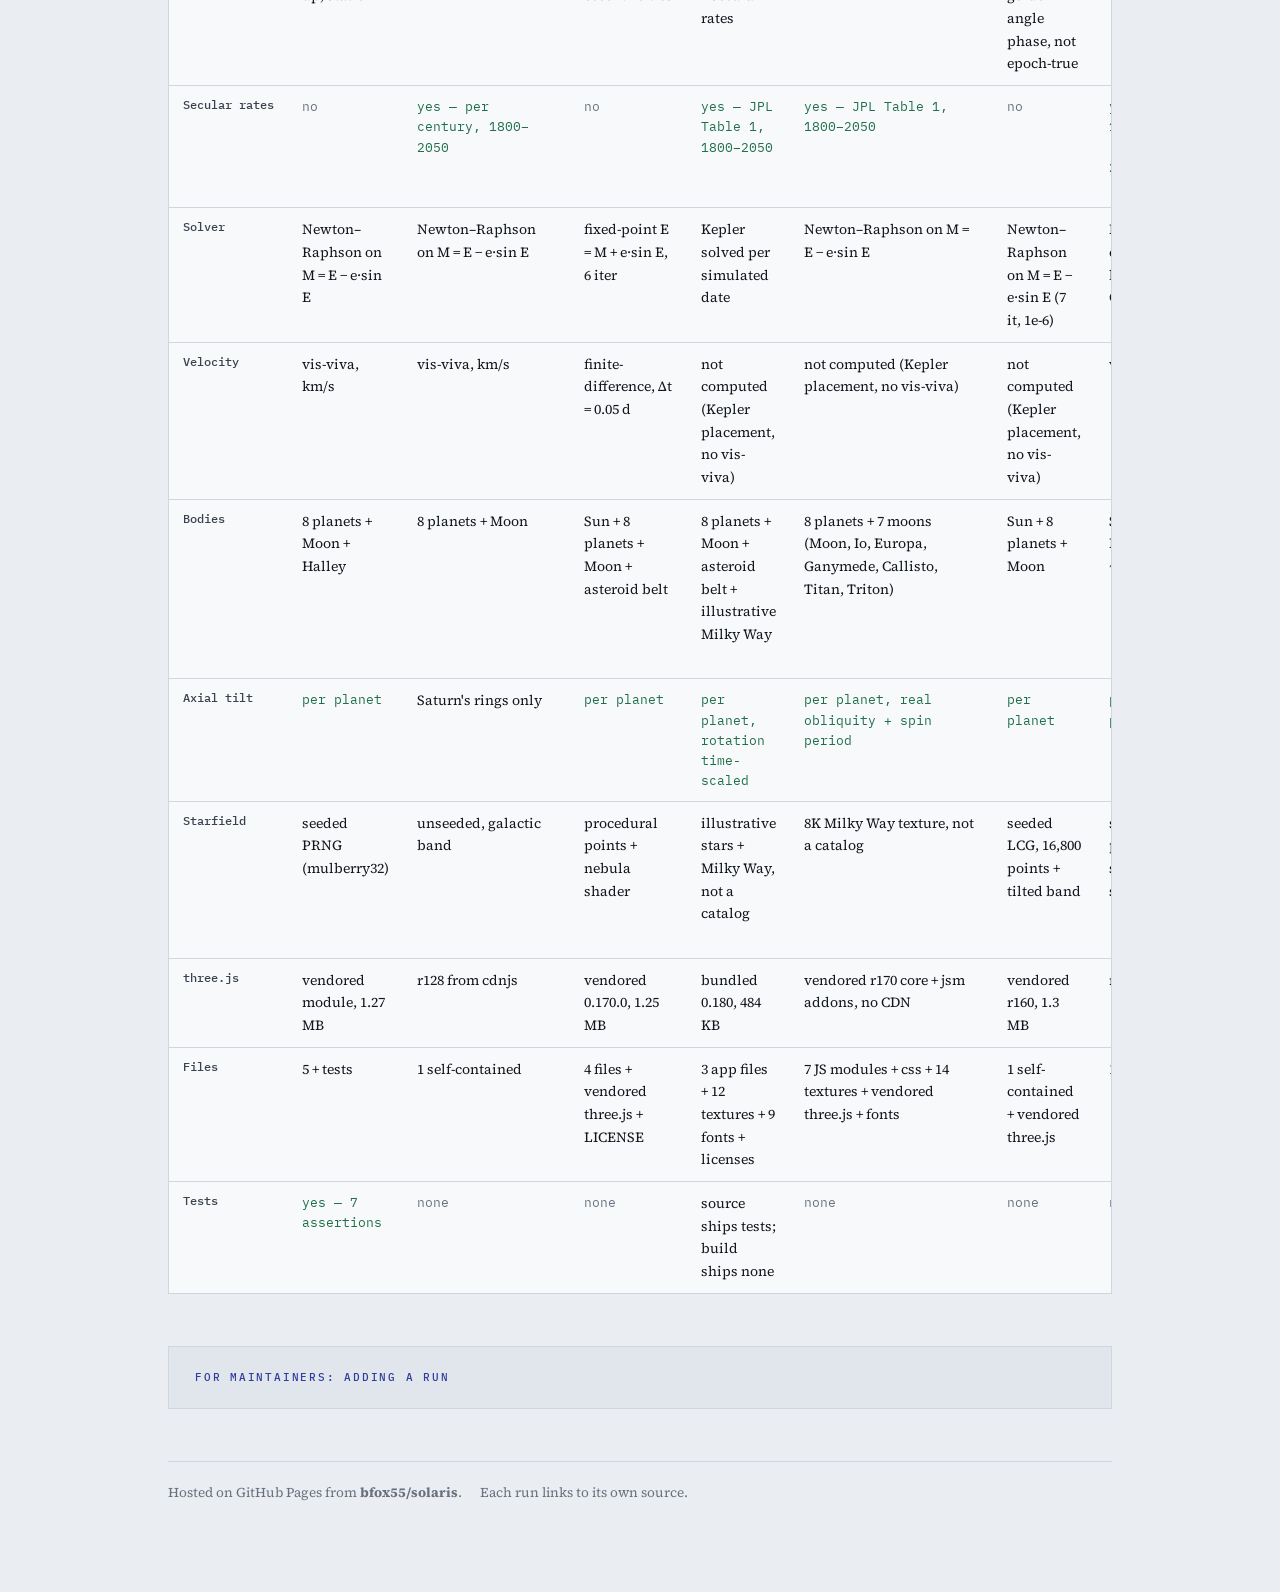
==== commit fa4debc6: "Add run 09 'Orrery (Hermes)' (Qwen3.8-27B abliterated GGUF, local via Hermes)" ====
--- a/index.html
+++ b/index.html
@@ -434,6 +434,27 @@
         "Axial tilt": "per body, IAU pole directions",
         "Starfield": "seeded PRNG, 20k points + baked Milky Way shader + 90k-point galaxy",
         "three.js": "0.170.0 from jsDelivr",
+        "Files": "1 self-contained",
+        "Tests": "none"
+      }
+    },
+    {
+      model: "Qwen3.8-27B (abliterated GGUF), local via Hermes",
+      date: "2026-11-13",
+      name: "Orrery (Hermes)",
+      href: "hermes-orrery/",
+      src: "https://github.com/bfox55/solaris/tree/master/hermes-orrery",
+      standout: "The most engineered HUD of the bench: glassmorphic panels, a log time-warp slider with 1 h to 1 yr/s presets, a NOW button that snaps the clock to the real current date, a live AU-distance body list, click- or keyboard-tracking with an eased camera fly, and a mobile bottom-sheet layout. The asteroid belt is not a static ring — 1,600 objects, each on its own Kepler orbit from real orbital elements. Every planet surface is generated at runtime by a procedural pipeline — banded gas giants, Earth's continents and ice caps, cratered Moon, and Saturn's ring bands with the Cassini division — so the file ships zero texture assets. Spin uses real sidereal periods, including Venus's and Uranus's retrograde rotation.",
+      tradeoff: "Static J2000 elements with no drift rates, so accuracy fades the further the clock runs from 2000. Planet sizes are cinematic by default (a true-scale toggle gives real ratios). No orbital speed, no named stars, and the starfield is unseeded procedural. Axial tilt is Saturn's rings only — no per-planet obliquity. No tests.",
+      spec: {
+        "Element set": "J2000 Keplerian (5-decimal table), static",
+        "Secular rates": "no",
+        "Solver": "Newton–Raphson on M = E − e·sin E (8 it)",
+        "Velocity": "not computed (Kepler placement, no vis-viva)",
+        "Bodies": "Sun + 8 planets + Moon + 1,600 belt objects on Kepler orbits",
+        "Axial tilt": "Saturn's rings only",
+        "Starfield": "unseeded PRNG, ~12k points + tilted galactic band + 2 nebula sprites",
+        "three.js": "0.160.0 from jsDelivr",
         "Files": "1 self-contained",
         "Tests": "none"
       }
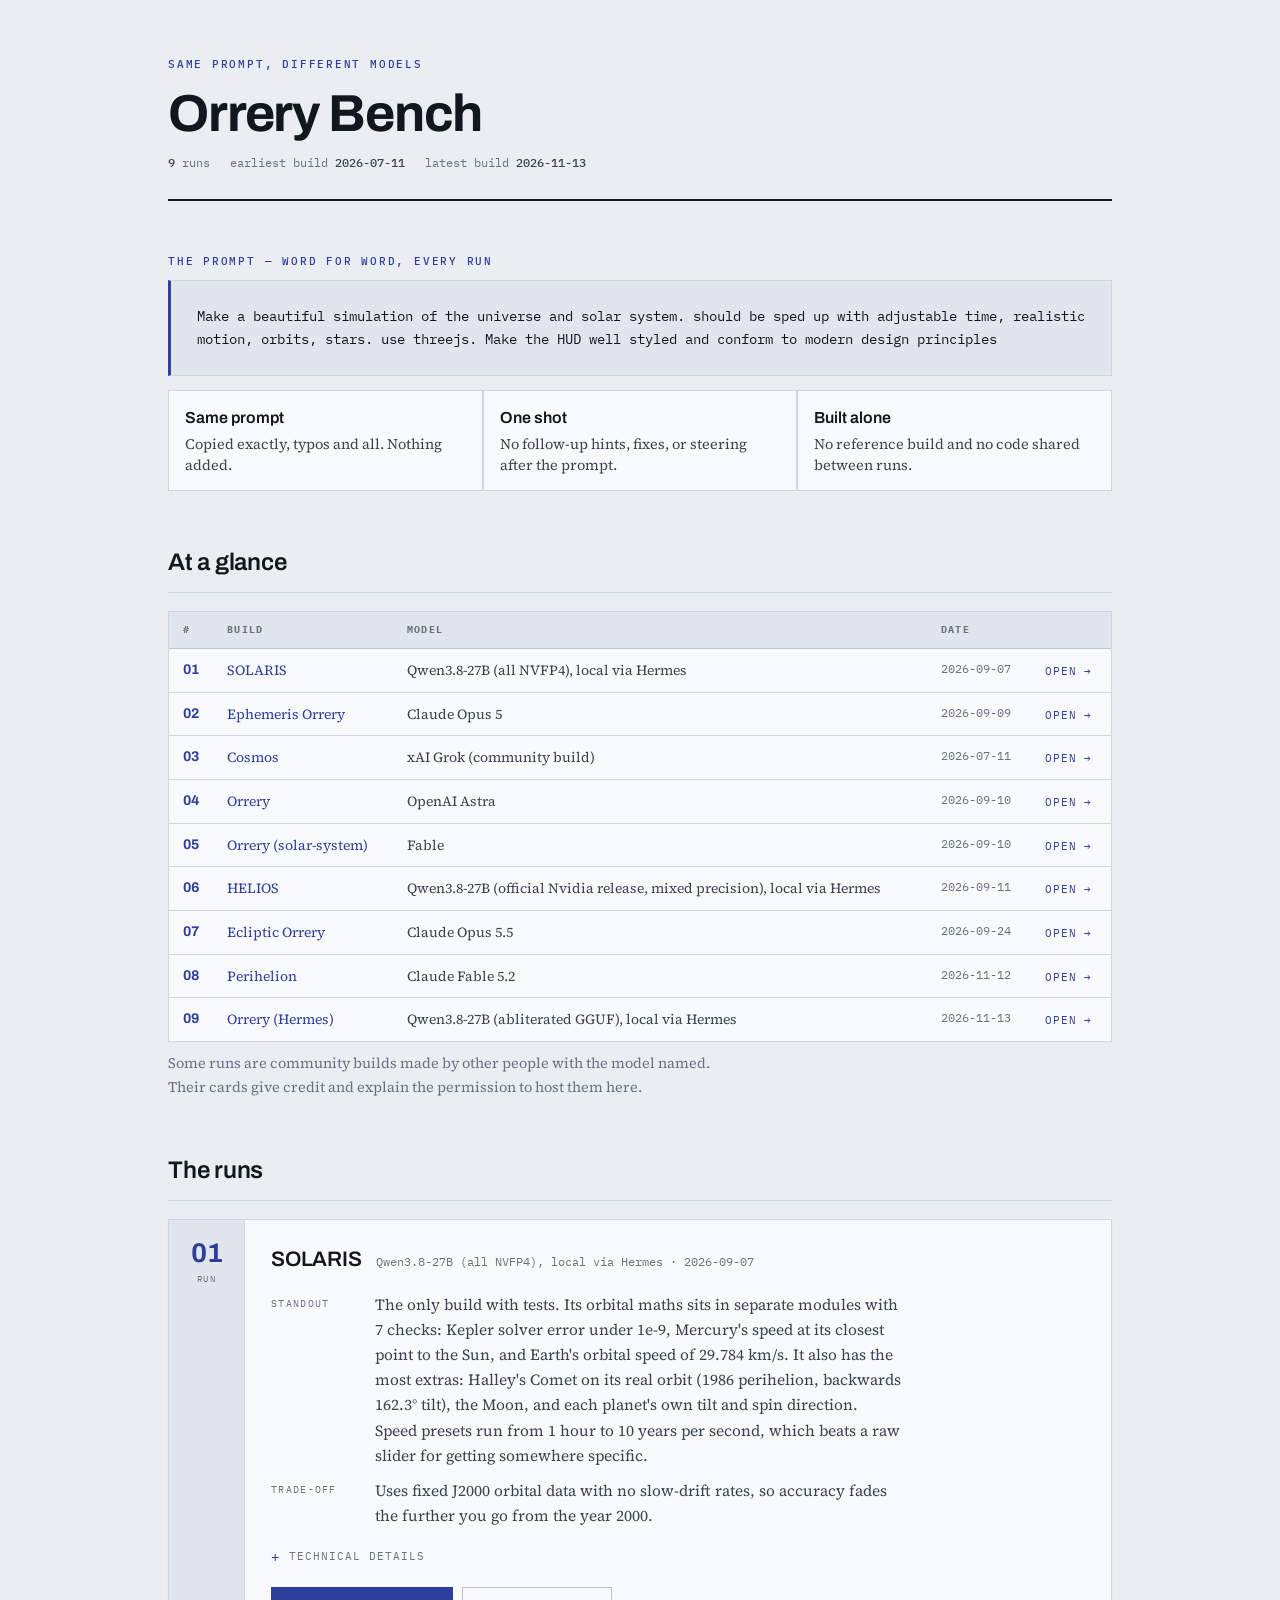
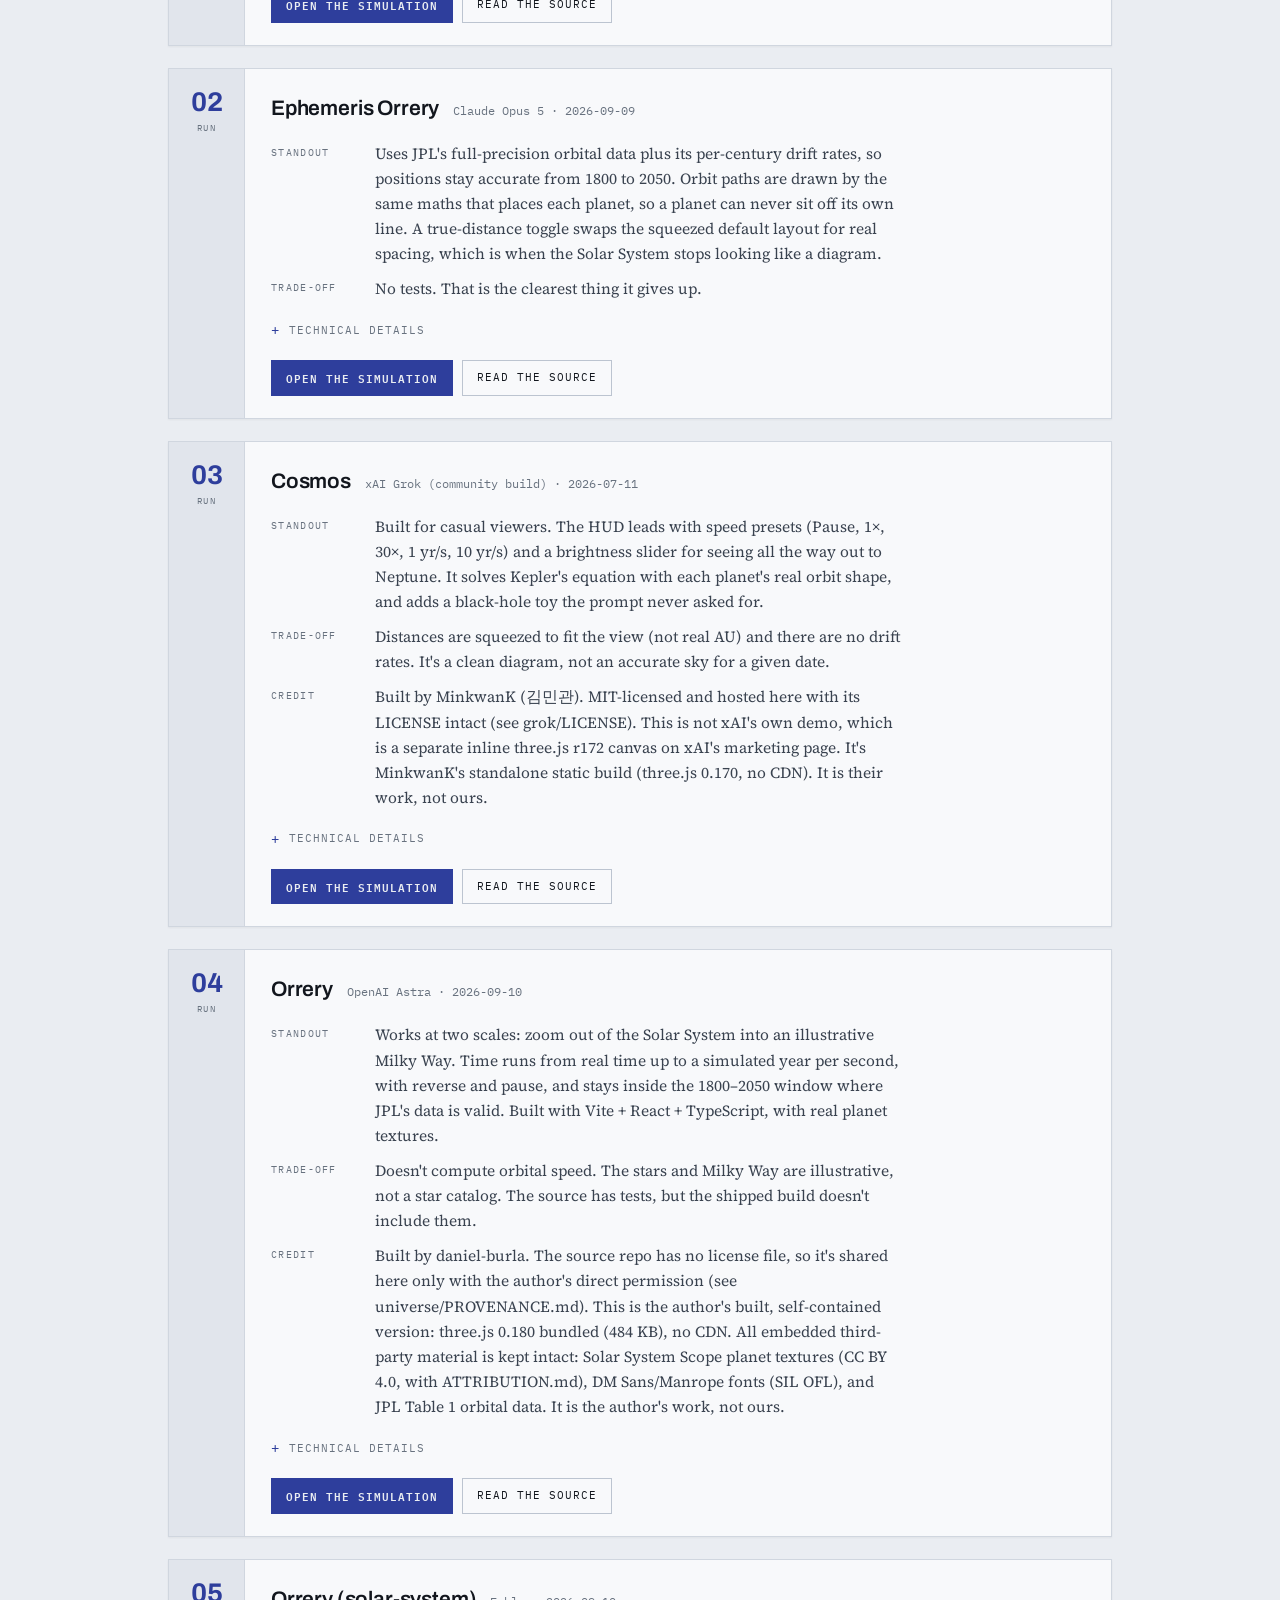
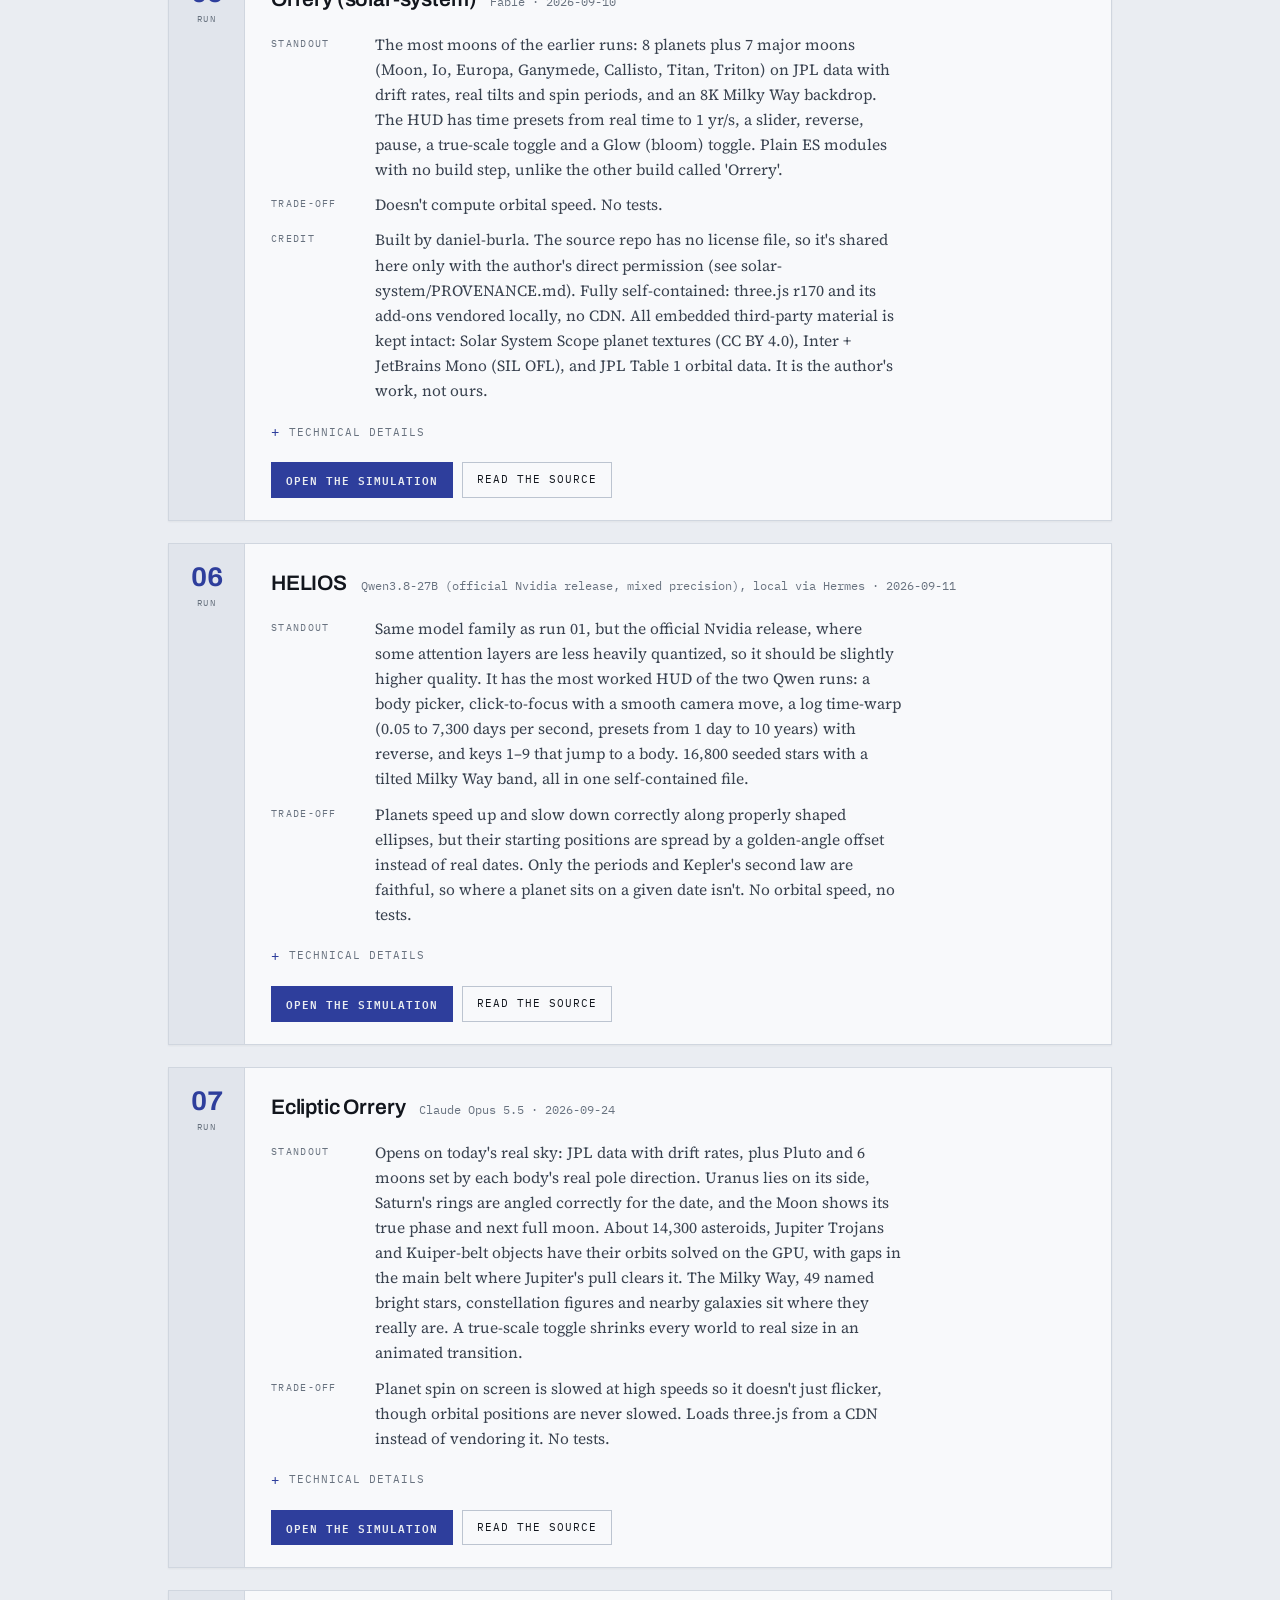
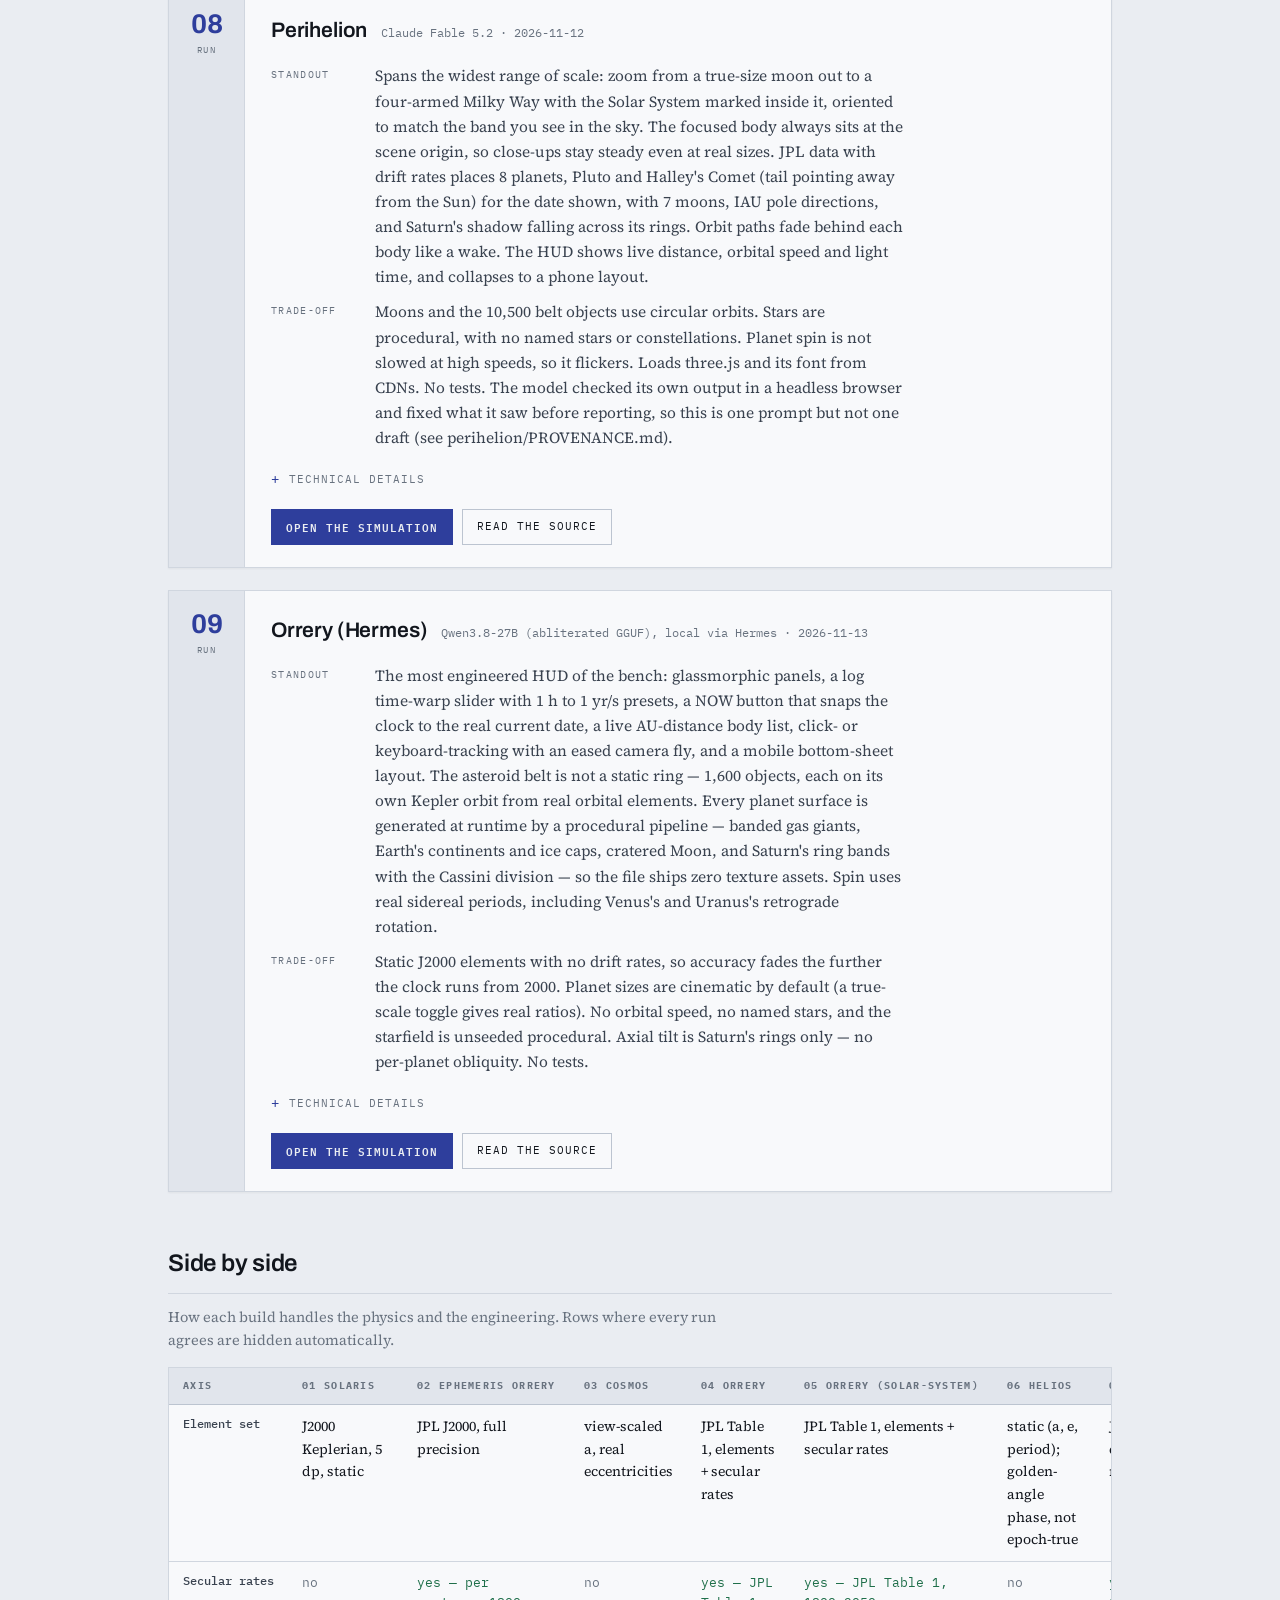
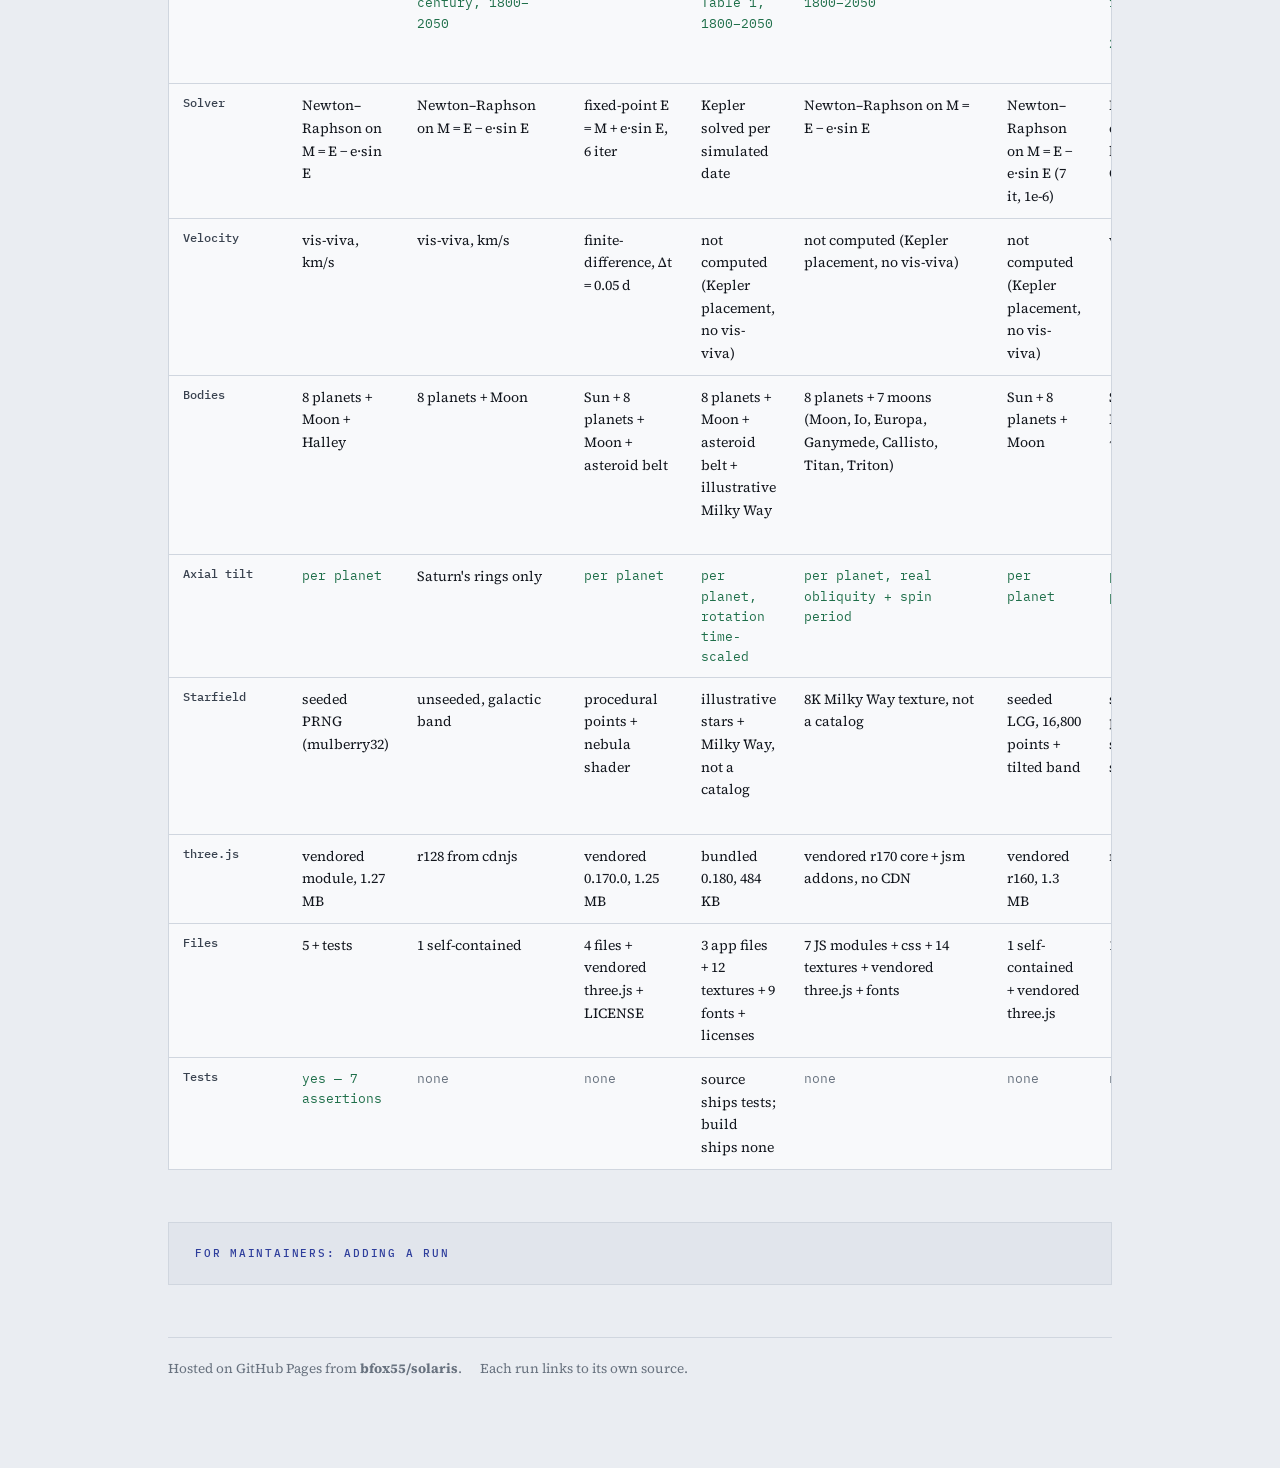
==== commit eb9e0de7: "Front page: drop explanatory paragraph, keep header + prompt only" ====
--- a/index.html
+++ b/index.html
@@ -208,7 +208,6 @@
   <header>
     <div class="label">Same prompt, different models</div>
     <h1>Orrery Bench</h1>
-    <p>We give different AI models the exact same one-line prompt and publish what each one builds. Since the prompt never changes, the differences between these simulations come from the models themselves.</p>
     <div class="meta" id="meta"></div>
   </header>
 
